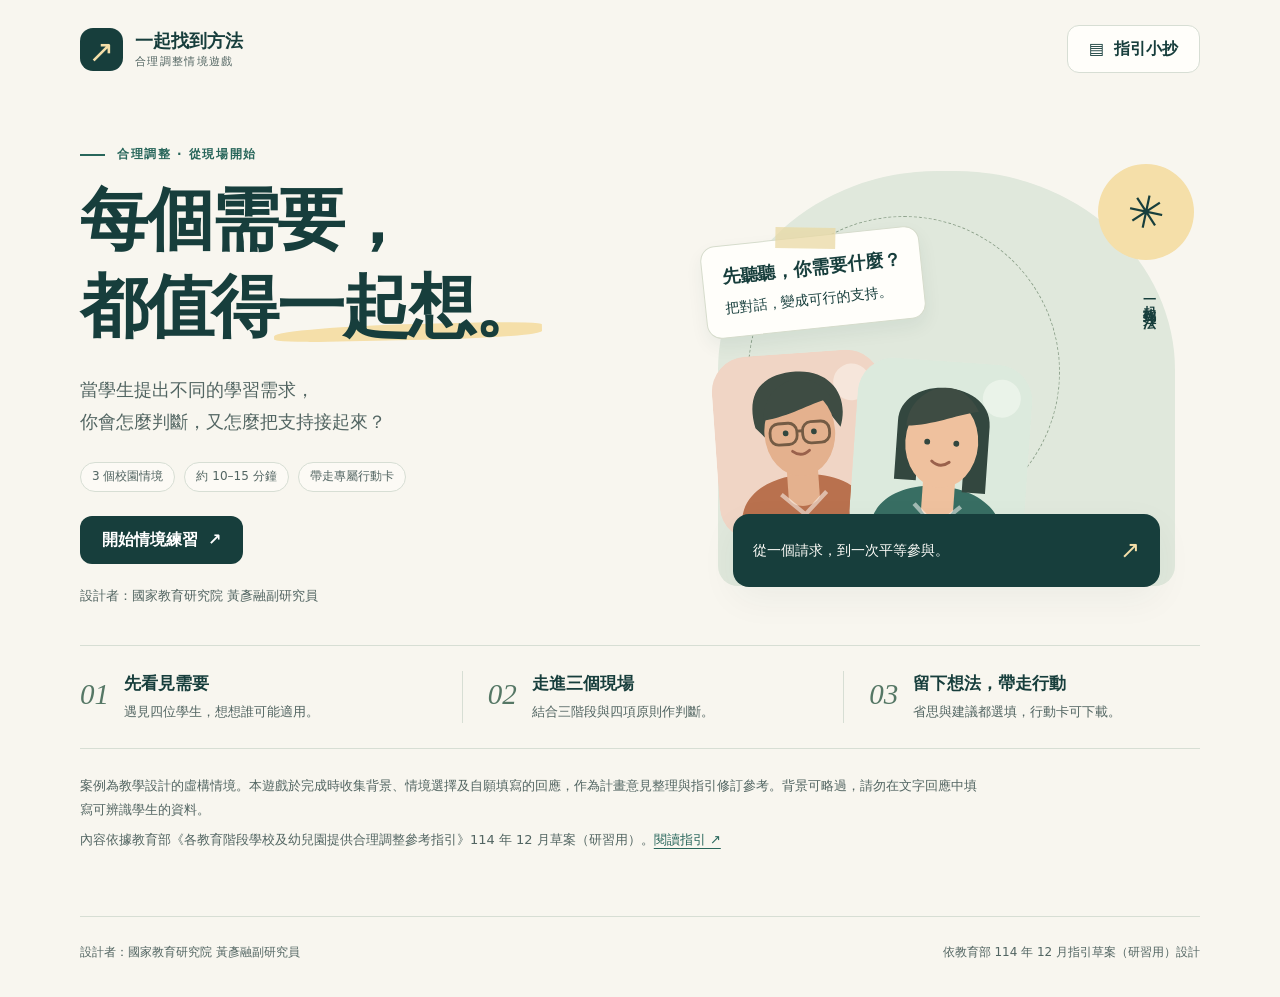
==== index.html @ 73f28015 "Add files via upload" ====
<!doctype html>
<html lang="zh-Hant">
<head>
  <meta charset="utf-8">
  <meta name="viewport" content="width=device-width, initial-scale=1">
  <meta name="theme-color" content="#173e3c">
  <meta name="description" content="走進三個教育現場情境，練習合理調整的研判，帶走你的合理調整行動卡。設計者：國家教育研究院 黃彥融副研究員。">
  <title>一起找到方法｜合理調整情境遊戲</title>
  <link rel="icon" href="./icon.svg" type="image/svg+xml">
  <link rel="stylesheet" href="./styles.css">
  <script defer src="./config.js"></script>
  <script defer src="./content.js"></script>
  <script defer src="./logic.js"></script>
  <script defer src="./game.js"></script>
</head>
<body>
  <a class="skip-link" href="#main">跳到主要內容</a>
  <header class="site-header">
    <a class="brand" href="./index.html" aria-label="一起找到方法 首頁"><span class="brand-mark" aria-hidden="true">↗</span><span>一起找到方法<small>合理調整情境遊戲</small></span></a>
    <button class="btn btn-light guide-open" data-guide="S1" type="button"><span aria-hidden="true">▤</span> 指引小抄</button>
  </header>
  <div id="progress-wrap"></div>
  <main id="main" tabindex="-1"></main>
  <footer class="site-footer"><span>設計者：國家教育研究院 黃彥融副研究員</span><span>依教育部 114 年 12 月指引草案（研習用）設計</span></footer>
  <dialog id="guide-dialog" aria-labelledby="guide-heading"><div id="guide-content"></div></dialog>
  <dialog id="restart-dialog" aria-labelledby="restart-heading"><div class="dialog-pad"><p class="eyebrow">重新出發</p><h2 id="restart-heading">開始一次新的練習？</h2><p>本分頁的作答會清除。已送出的意見紀錄會保留，重玩會使用新的作答編號。</p><div class="button-row"><button class="btn btn-light" id="cancel-restart">保留目前進度</button><button class="btn btn-primary" id="confirm-restart">重新開始</button></div></div></dialog>
  <div id="announcer" class="sr-only" role="status" aria-live="polite"></div>
  <noscript><p class="noscript">請開啟瀏覽器的 JavaScript，才能進行這個互動遊戲。</p></noscript>
</body>
</html>
---- styles.css ----
@charset "UTF-8";
[hidden]{display:none!important}
.skip-link:not(:focus){clip-path:inset(50%)}
:root{--ink:#173e3c;--muted:#526562;--paper:#f8f6ef;--white:#fffefa;--line:#d7ded4;--green:#28665b;--mint:#dceadd;--peach:#f0d5c5;--lavender:#e3e0ef;--sand:#eddfb6;--yellow:#f5dfa9;--red:#9b3c2f;--shadow:0 12px 36px #173e3c0d;--radius:22px}
*{box-sizing:border-box}html{scroll-behavior:smooth}body{margin:0;background:var(--paper);color:var(--ink);font-family:"PingFang TC","Noto Sans CJK TC","Microsoft JhengHei",system-ui,sans-serif;font-size:16px;line-height:1.8}button,input,select,textarea{font:inherit}button,a,input,select,textarea{-webkit-tap-highlight-color:transparent}button{cursor:pointer}a{color:var(--green);text-underline-offset:4px}button:disabled{cursor:not-allowed;opacity:.5}button:focus-visible,a:focus-visible,input:focus-visible,select:focus-visible,textarea:focus-visible,summary:focus-visible{outline:3px solid #a45b24;outline-offset:4px}h1,h2,h3,p{margin:0}h1,h2,h3{line-height:1.45;font-weight:750}h1{font-size:clamp(29px,3.8vw,45px);letter-spacing:-.035em}h2{font-size:27px}h3{font-size:19px}.muted{color:var(--muted)}.small{font-size:14px}.eyebrow{font-size:12px;font-weight:750;letter-spacing:.13em;text-transform:uppercase;color:var(--green);margin-bottom:10px}.site-header{max-width:1180px;margin:auto;display:flex;justify-content:space-between;align-items:center;padding:25px 30px;gap:16px}.brand{display:flex;align-items:center;gap:12px;text-decoration:none;color:var(--ink);font-size:18px;font-weight:800;line-height:1.5}.brand small{display:block;font-size:11px;letter-spacing:.12em;color:var(--muted);font-weight:500}.brand-mark{width:43px;height:43px;border-radius:13px;background:var(--ink);color:var(--yellow);display:grid;place-items:center;font-size:31px;font-weight:400}.btn{min-height:48px;border:1px solid transparent;border-radius:12px;padding:10px 21px;font-weight:650;display:inline-flex;justify-content:center;align-items:center;gap:10px;line-height:1.5;text-decoration:none;transition:background .16s,transform .16s}.btn:hover:not(:disabled){transform:translateY(-1px)}.btn-primary{background:var(--ink);color:white}.btn-primary:hover:not(:disabled){background:#28665b}.btn-light{background:var(--white);border-color:var(--line);color:var(--ink)}.btn-quiet{background:transparent;color:var(--muted);padding-left:8px;padding-right:8px}.btn-small{padding:7px 13px;min-height:42px;font-size:14px}.button-row{display:flex;align-items:center;gap:12px;flex-wrap:wrap}.push-right{margin-left:auto}.site-footer{max-width:1120px;margin:64px auto 0;padding:25px 0 34px;display:flex;justify-content:space-between;gap:18px;border-top:1px solid var(--line);font-size:12px;color:var(--muted)}#main{max-width:1120px;margin:0 auto;min-height:55vh;outline:none}.skip-link{position:fixed;top:-100px;left:16px;background:var(--ink);color:white;padding:12px;z-index:99}.skip-link:focus{top:8px}.sr-only{position:absolute;width:1px;height:1px;padding:0;margin:-1px;overflow:hidden;clip:rect(0,0,0,0);white-space:nowrap;border:0}.noscript{padding:30px}.intro-heading{max-width:770px;margin:22px 0 30px}.intro-heading p:not(.eyebrow){margin-top:13px;color:var(--muted)}.tag{display:inline-flex;align-items:center;gap:6px;border:1px solid var(--line);border-radius:100px;padding:3px 11px;font-size:12px;color:var(--muted);background:#fffefa99}.tag.green{background:var(--mint);border-color:transparent;color:var(--ink)}
/* Opening spread */
.hero{display:grid;grid-template-columns:1.12fr 1fr;align-items:center;gap:45px;padding:46px 0 38px}.hero h1{font-size:clamp(44px,5.5vw,68px);line-height:1.28;letter-spacing:-.035em}.hero h1 em{font-style:normal;position:relative;isolation:isolate}.hero h1 em:after{content:"";position:absolute;left:-3px;right:-3px;bottom:6px;height:16px;background:var(--yellow);z-index:-1;border-radius:60% 20% 40% 20%;transform:rotate(-1.2deg)}.hero-copy>p{margin:24px 0;max-width:495px;font-size:18px;color:var(--muted)}.hero-copy .eyebrow{display:flex;align-items:center;gap:12px}.hero-copy .eyebrow:before{content:"";height:2px;width:25px;background:var(--green)}.hero-meta{display:flex;flex-wrap:wrap;gap:9px;margin:24px 0}.designer{font-size:13px!important;margin:20px 0 0!important}.hero-art{height:440px;position:relative;isolation:isolate}.art-arch{position:absolute;inset:15px 25px 10px;background:#e0e8dc;border-radius:48% 48% 20px 20px;overflow:hidden}.art-arch:before{content:"";position:absolute;width:310px;height:310px;border:1px dashed #8fa38d;border-radius:50%;top:45px;left:30px}.art-sun{position:absolute;right:6px;top:8px;background:var(--yellow);width:96px;height:96px;border-radius:50%;display:grid;place-items:center;font-size:45px;transform:rotate(12deg)}.art-caption{position:absolute;right:39px;top:135px;writing-mode:vertical-rl;letter-spacing:.22em;font-size:13px;font-weight:600}.art-note{position:absolute;left:10px;top:80px;background:var(--white);border:1px solid #d6dccc;border-radius:15px;padding:15px 19px;box-shadow:0 8px 18px #173e3c10;transform:rotate(-6deg);z-index:2;font-size:14px}.art-note b{display:block;font-size:18px;margin-bottom:3px}.art-note:before{content:"";position:absolute;top:-10px;left:35%;width:60px;height:21px;background:#ead9a3ba;transform:rotate(7deg)}.art-person{position:absolute;width:170px;bottom:49px;left:23px;transform:rotate(-4deg)}.art-person.two{left:160px;bottom:35px;width:175px;transform:rotate(4deg)}.art-stamp{position:absolute;bottom:9px;left:40px;right:40px;background:var(--ink);color:var(--white);border-radius:16px;display:flex;align-items:center;justify-content:space-between;padding:15px 20px;box-shadow:var(--shadow);font-size:14px}.art-stamp span:last-child{font-size:24px;color:var(--yellow)}.overview{display:grid;grid-template-columns:repeat(3,1fr);border-top:1px solid var(--line);border-bottom:1px solid var(--line);padding:25px 0;gap:25px}.overview-item{display:flex;gap:15px}.overview-item+.overview-item{border-left:1px solid var(--line);padding-left:25px}.overview-num{font:italic 29px Georgia,serif;color:#557765;line-height:1.6}.overview h3{font-size:17px}.overview p{font-size:13px;color:var(--muted);margin-top:4px}.home-note{margin-top:25px;max-width:900px;font-size:13px;color:var(--muted)}.home-note p+p{margin-top:7px}.home-note a{font-size:13px}.local-note{font-size:12px;color:var(--muted);margin-top:9px}
/* Shared navigation and forms */
.progress-shell{max-width:1120px;margin:2px auto 34px;padding-top:10px}.progress-label{display:flex;justify-content:space-between;align-items:center;font-size:12px;color:var(--muted);margin-bottom:10px}.progress-track{display:grid;grid-template-columns:repeat(6,1fr);gap:7px;list-style:none;padding:0;margin:0}.progress-track li{border-top:4px solid #dfe3d8;padding-top:8px;font-size:12px;color:#78867a}.progress-track li.done{border-color:#779888;color:var(--green)}.progress-track li.current{border-color:var(--ink);color:var(--ink);font-weight:750}.form-card{background:var(--white);border:1px solid var(--line);border-radius:var(--radius);padding:30px;box-shadow:var(--shadow)}.profile-grid{display:grid;grid-template-columns:1fr 1fr;gap:24px 30px}.field{display:flex;flex-direction:column;gap:7px;min-width:0}.field.full{grid-column:1/-1}.field label,.field legend{font-size:15px;font-weight:700}.field small{font-size:12px;color:var(--muted)}input[type=text],select,textarea{width:100%;border:1px solid #bbc9be;border-radius:10px;padding:11px 12px;background:#fff;color:var(--ink);min-height:48px}textarea{resize:vertical;min-height:144px;line-height:1.8}.field fieldset,fieldset.field{border:0;padding:0;margin:0;min-width:0}.checks{display:flex;flex-wrap:wrap;gap:9px;margin-top:4px}.check{display:flex;align-items:center;gap:7px;border:1px solid var(--line);border-radius:9px;padding:8px 12px;font-weight:400!important;font-size:14px!important;min-height:44px;cursor:pointer}.check:has(input:checked){background:var(--mint);border-color:var(--green)}input[type=checkbox],input[type=radio]{accent-color:var(--green)}.form-actions{margin-top:28px;padding-top:23px;border-top:1px solid var(--line)}.optional{font-size:12px!important;border:1px solid var(--line);border-radius:30px;padding:2px 8px;color:var(--muted);font-weight:400;margin-left:7px}.inline-error{color:var(--red);font-size:14px;min-height:20px}.reflection-intro{background:var(--mint);padding:18px 22px;border-radius:14px;margin-bottom:25px;font-size:14px}.reflection-grid{display:grid;gap:29px}.reflection-grid label{font-size:20px}.reflection-question{margin:7px 0 10px}.reflection-count{text-align:right;color:var(--muted);font-size:12px}
/* Student cards */
.student-grid{display:grid;grid-template-columns:1fr 1fr;gap:21px}.student-card{background:var(--white);border:1px solid var(--line);border-radius:var(--radius);overflow:hidden}.student-top{display:flex;align-items:center;padding:20px 22px 12px;gap:14px}.portrait{display:block;width:80px;flex:0 0 80px;border-radius:22px;overflow:hidden}.student-top h2{font-size:23px}.student-top .tag{margin-top:5px}.student-description{padding:0 22px 20px;font-size:15px;min-height:113px}.intro-choices{border:0;margin:0;padding:0 20px 20px;display:flex;flex-direction:column;gap:7px}.intro-choice{position:relative;display:flex;align-items:center;gap:10px;padding:9px 12px;min-height:43px;border:1px solid var(--line);border-radius:9px;font-size:14px;cursor:pointer}.intro-choice:has(input:checked){border-color:var(--green);background:var(--mint)}.below-cards{margin-top:25px;display:flex;gap:20px;align-items:center;justify-content:space-between}.review-list{display:grid;gap:14px}.review-student{display:grid;grid-template-columns:70px 1fr;gap:20px;padding:22px;border-radius:18px;background:var(--white);border:1px solid var(--line)}.review-student .portrait{width:70px;flex-basis:70px}.review-student p{margin-top:8px;color:var(--muted);font-size:15px}.your-choice{font-size:12px;display:inline-block;background:var(--paper);padding:3px 9px;border-radius:8px}.review-takeaway{margin:24px 0;padding:21px 25px;background:var(--mint);border-radius:15px}.review-takeaway h3{margin-bottom:6px}
/* Cases */
.case-layout{display:grid;grid-template-columns:285px 1fr;gap:30px}.case-aside{align-self:start;position:sticky;top:24px}.case-profile{border-radius:var(--radius);padding:26px;position:relative;overflow:hidden}.case-profile.peach{background:var(--peach)}.case-profile.lavender{background:var(--lavender)}.case-profile.mint{background:var(--mint)}.case-profile .portrait{width:108px;max-width:100%;margin-bottom:20px}.case-profile h2{font-size:25px}.case-profile .eyebrow{margin-bottom:10px}.case-profile blockquote{margin:17px 0 0;font-size:15px;line-height:1.9}.case-profile .case-subtitle{font-size:13px;color:var(--muted);margin-top:10px}.case-steps{display:flex;gap:8px;margin-top:20px;align-items:center}.case-step{height:29px;width:29px;border:1px solid #7b9184;border-radius:50%;display:grid;place-items:center;font-size:12px}.case-step.active{background:var(--ink);color:white;border-color:var(--ink)}.case-steps span:last-child{margin-left:6px;font-size:12px}.case-context{font-size:13px;margin-top:20px;color:var(--muted)}summary{cursor:pointer;min-height:36px;font-weight:650}.case-context p{padding-top:8px}.case-content h1{font-size:clamp(26px,2.7vw,35px);margin:13px 0 19px}.scene-text{font-size:16px;color:#435c56;border-left:3px solid #97b09b;padding:4px 0 4px 18px;margin-bottom:25px}.case-mark{display:flex;align-items:center;justify-content:space-between;gap:12px}.stage-label{font-size:12px;color:var(--muted)}.stage-label strong{color:var(--green);font-weight:600}.decision-form{margin:0}.decision-options{display:flex;flex-direction:column;gap:12px;border:0;padding:0;margin:0}.decision-option{display:flex;align-items:flex-start;gap:13px;background:var(--white);border:1px solid #cbd5c8;border-radius:15px;padding:18px;cursor:pointer;line-height:1.85;box-shadow:0 2px 5px #173e3c03;transition:border .15s,background .15s}.decision-option:hover{border-color:#7b9987}.decision-option input{width:17px;height:17px;margin-top:7px;flex:0 0 17px}.option-letter{font-family:Georgia,serif;font-size:18px;color:#7b8d7b;margin-right:7px}.decision-option:has(input:checked){background:#e7eee3;border:2px solid var(--green);padding:17px}.decision-option:has(input:disabled){cursor:default}.decision-option .option-text{flex:1}.decision-option:has(input:disabled:not(:checked)){opacity:.65}.decision-bottom{display:flex;justify-content:space-between;align-items:center;gap:15px;margin-top:21px}.principle-links{display:flex;flex-wrap:wrap;gap:7px;margin-top:25px}.principle-links>span{font-size:12px;align-self:center;color:var(--muted);margin-right:3px}.principle-link{font-size:12px;min-height:37px;border:1px solid #c6d1c2;color:var(--green);background:transparent;border-radius:25px;padding:5px 12px}.principle-link:hover{background:var(--mint)}.feedback-panel{background:#e6eee2;border:1px solid #b8cdb5;border-radius:18px;padding:24px;margin-top:26px;outline:none;animation:arrive .28s ease}.feedback-panel>p:not(.eyebrow){margin:13px 0;color:#2a4b40;font-size:15px}.action-tip{background:#fffefaad;padding:15px 17px;border-radius:11px;font-size:14px;margin:17px 0}.action-tip strong{display:block;font-size:12px;margin-bottom:4px}.source-link{font-size:12px}.next-case-tag{margin-top:13px;color:var(--muted);font-size:12px}
/* Guide */
dialog{border:1px solid var(--line);border-radius:22px;max-width:680px;width:calc(100% - 32px);max-height:85vh;padding:0;color:var(--ink);background:var(--paper);box-shadow:0 30px 100px #122e2b33}dialog::backdrop{background:#102d2b88;backdrop-filter:blur(3px)}.dialog-pad{padding:28px}.dialog-pad p{margin:12px 0 22px}.guide-header{padding:24px 28px 17px;display:flex;justify-content:space-between;align-items:center}.guide-header h2{font-size:24px}.close-btn{border:1px solid var(--line);width:43px;height:43px;min-width:43px;border-radius:50%;background:var(--white);font-size:24px;color:var(--ink)}.guide-tabs{padding:0 28px;display:flex;flex-wrap:wrap;gap:8px}.guide-tabs button{border:1px solid var(--line);border-radius:9px;background:var(--white);padding:8px 12px;min-height:42px;color:var(--ink);font-size:13px}.guide-tabs button[aria-pressed=true]{background:var(--ink);color:var(--white)}.guide-body{margin:20px 28px 25px;padding:24px;background:var(--white);border-radius:16px;border:1px solid var(--line)}.guide-body h3{font-size:22px}.guide-body p{font-size:16px;margin:14px 0}.guide-footer{font-size:12px;color:var(--muted);padding:0 28px 26px}.guide-footer p{margin-bottom:8px}
/* Result */
.result-layout{display:grid;grid-template-columns:1fr .88fr;gap:48px;align-items:start}.result-copy{padding-top:12px}.result-copy>p{color:var(--muted);margin:18px 0 24px}.result-card-wrap{padding:22px;background:#e2e8db;border-radius:24px;transform:rotate(1deg);box-shadow:var(--shadow)}.result-card-wrap img{display:block;width:100%;height:auto;border-radius:14px;box-shadow:0 7px 24px #163e3c18}.result-actions{margin:25px 0;display:flex;gap:10px;flex-wrap:wrap}.result-actions>.btn{flex-grow:1}.card-description{font-size:13px;color:var(--muted);margin-top:14px}.result-values{padding:21px 0;border-top:1px solid var(--line);border-bottom:1px solid var(--line);display:grid;gap:18px}.result-values h3{font-size:14px;color:var(--green);margin-bottom:5px}.result-values p,.result-values li{font-size:15px;line-height:1.85}.result-values ul{margin:5px 0 0;padding-left:22px}.send-status{font-size:13px;padding:15px 17px;background:#fffefa;border:1px solid var(--line);border-radius:11px;margin:22px 0}.send-status p{margin:0}.send-status[data-status=sent]{background:var(--mint)}.send-status[data-status=failed]{background:#fff0df;border-color:#d6b996}.send-status .btn{margin-top:10px}.review-decisions{margin-top:35px;border-top:1px solid var(--line);padding-top:20px}.review-case{padding:18px 0;border-bottom:1px solid var(--line)}.review-case p{font-size:14px;color:var(--muted);margin-top:10px}.review-case strong{display:block;color:var(--ink)}.toast{font-size:13px;color:var(--red);margin-top:12px}.home-resume{padding:10px 14px;background:var(--mint);font-size:13px;border-radius:10px;margin-bottom:18px}.card-loading{padding:80px 20px;text-align:center}.restore-note{font-size:12px;color:var(--muted)}
@keyframes arrive{from{opacity:0;transform:translateY(7px)}to{opacity:1;transform:translateY(0)}}
@media(max-width:1180px){#main,.progress-shell,.site-footer{margin-left:30px;margin-right:30px}.hero{gap:20px}.hero-art{height:405px}.art-person{width:155px}.art-person.two{left:135px;width:155px}.site-footer{font-size:11px}}
@media(max-width:800px){.hero{grid-template-columns:1fr 1fr;gap:0;padding-top:23px}.hero h1{font-size:43px}.hero-copy>p{font-size:16px}.hero-art{height:370px}.art-arch{inset:15px 0 10px 15px}.art-note{font-size:12px;left:0;top:75px;padding:13px}.art-note b{font-size:16px}.art-person{width:135px;left:18px}.art-person.two{left:116px;width:130px}.art-stamp{left:12px;right:0;padding:13px;font-size:12px}.art-caption{right:10px;top:125px}.art-sun{right:0;width:72px;height:72px;font-size:35px}.overview{gap:14px}.overview-item{gap:10px}.overview-item+.overview-item{padding-left:14px}.overview-num{font-size:24px}.case-layout{grid-template-columns:230px 1fr;gap:23px}.case-profile{padding:22px}.case-profile h2{font-size:22px}.case-profile blockquote{font-size:14px}.result-layout{gap:28px}.guide-open{font-size:13px;padding:9px 13px}.student-description{min-height:137px}}
@media(max-width:640px){body{font-size:15px}.site-header{padding:19px 20px;gap:12px}.brand{font-size:16px;gap:9px}.brand-mark{width:36px;height:36px;font-size:27px;border-radius:11px}.brand small{font-size:10px}.guide-open{min-height:42px;font-size:12px;padding:7px 10px}.guide-open span{display:none}#main,.progress-shell,.site-footer{margin-left:20px;margin-right:20px}.site-footer{display:block;margin-top:42px;font-size:11px;padding:22px 0}.site-footer span{display:block;margin-top:5px}.hero{display:flex;flex-direction:column;gap:20px;padding:25px 0 29px;align-items:stretch}.hero h1{font-size:48px}.hero-copy>p{max-width:none;margin:19px 0;font-size:16px}.hero-meta{margin:18px 0}.hero-art{width:100%;max-width:365px;height:310px;align-self:center}.art-arch{inset:4px 25px 9px}.art-arch:before{width:230px;height:230px;left:28px;top:27px}.art-person{width:138px;left:40px;bottom:38px}.art-person.two{width:139px;left:156px;bottom:32px}.art-note{left:14px;top:42px;font-size:11px;transform:rotate(-5deg)}.art-note b{font-size:15px}.art-sun{right:19px;top:0;width:66px;height:66px;font-size:31px}.art-caption{top:86px;right:39px;font-size:11px}.art-stamp{left:34px;right:32px;bottom:0;padding:12px 15px}.designer{font-size:11px!important}.overview{grid-template-columns:1fr;gap:17px;padding:22px 0}.overview-item+.overview-item{padding-left:0;border-left:0}.overview-item{gap:17px}.overview-num{font-size:25px}.overview h3{font-size:16px}.overview p{margin-top:1px}.home-note{font-size:12px}.progress-shell{margin-top:0;margin-bottom:23px;padding-top:5px}.progress-track{gap:5px}.progress-track li{font-size:10px;padding-top:6px;white-space:nowrap}.progress-label{font-size:11px;margin-bottom:8px}.intro-heading{margin-top:18px;margin-bottom:22px}.intro-heading p:not(.eyebrow){font-size:14px}.intro-heading h1{font-size:29px}.form-card{padding:21px;border-radius:17px}.profile-grid{grid-template-columns:1fr;gap:22px}.field.full{grid-column:auto}.checks{gap:7px}.check{font-size:13px!important}.form-actions .btn{flex:1}.form-actions .btn-quiet{flex-basis:100%}.student-grid{grid-template-columns:1fr;gap:17px}.student-top{padding:17px 19px 10px}.student-description{min-height:0;padding:0 19px 17px;font-size:15px}.intro-choices{padding:0 17px 18px}.student-top .portrait{width:70px;flex-basis:70px}.below-cards{flex-wrap:wrap;gap:13px}.below-cards .btn-primary{width:100%}.review-student{grid-template-columns:48px 1fr;gap:13px;padding:18px}.review-student .portrait{width:48px;flex-basis:48px;border-radius:12px}.review-student p{font-size:14px}.case-layout{display:flex;flex-direction:column;gap:23px}.case-aside{position:static}.case-profile{display:grid;grid-template-columns:70px 1fr;gap:0 17px;padding:18px;border-radius:17px}.case-profile .portrait{width:70px;margin:0;grid-row:1/5;border-radius:18px}.case-profile .eyebrow{font-size:10px;margin:0 0 4px;grid-column:2}.case-profile h2{font-size:21px;grid-column:2}.case-profile blockquote{font-size:13px;margin:10px 0 0;grid-column:1/-1}.case-profile .case-subtitle{display:none}.case-steps{grid-column:2;margin-top:10px;gap:6px}.case-step{width:22px;height:22px;font-size:10px}.case-steps span:last-child{font-size:11px}.case-context{margin-top:12px;font-size:12px}.case-context summary{min-height:30px}.case-content h1{font-size:27px;margin:12px 0 17px}.scene-text{font-size:15px;padding-left:13px;margin-bottom:22px}.decision-option{padding:15px 13px;gap:9px;font-size:15px}.decision-option:has(input:checked){padding:14px 12px}.decision-bottom{align-items:stretch}.decision-bottom .btn-primary{flex:1}.stage-label{font-size:10px}.case-mark>.tag{font-size:10px}.feedback-panel{padding:20px 18px;margin-top:22px}.feedback-panel h3{font-size:18px}.feedback-panel>p:not(.eyebrow){font-size:15px}.feedback-panel .btn-primary{width:100%}.action-tip{font-size:13px}.principle-links{margin-top:20px}.principle-link{font-size:11px;padding:5px 10px}.guide-header{padding:19px 21px 16px}.guide-tabs{padding:0 21px;gap:7px}.guide-tabs button{font-size:12px;padding:7px 10px}.guide-body{margin:18px 21px;padding:19px}.guide-body h3{font-size:21px}.guide-body p{font-size:15px}.guide-footer{padding:0 21px 22px;font-size:11px}.dialog-pad{padding:23px}.dialog-pad h2{font-size:24px}.result-layout{display:flex;flex-direction:column;gap:25px}.result-copy{width:100%}.result-card-area{width:100%;max-width:430px;align-self:center}.result-copy h1{font-size:32px}.result-card-wrap{padding:17px;transform:none}.result-actions>.btn{font-size:14px;padding:11px}.reflection-intro{font-size:13px;padding:17px}.reflection-question{font-size:15px}.reflection-grid label{font-size:18px}.form-actions{padding-top:19px;margin-top:22px}textarea,input[type=text],select{font-size:16px}.review-decisions{margin-top:28px}}
@media(prefers-reduced-motion:reduce){*{scroll-behavior:auto!important;animation:none!important;transition:none!important}.btn:hover:not(:disabled){transform:none}}
@media print{.site-header,.site-footer,.progress-shell,.result-copy,.result-actions,.send-status,.review-decisions{display:none}.result-layout{display:block}.result-card-area{width:100%;max-width:500px;margin:auto}.result-card-wrap{transform:none;background:none;padding:0;box-shadow:none}.result-card-wrap img{box-shadow:none}body{background:white}}
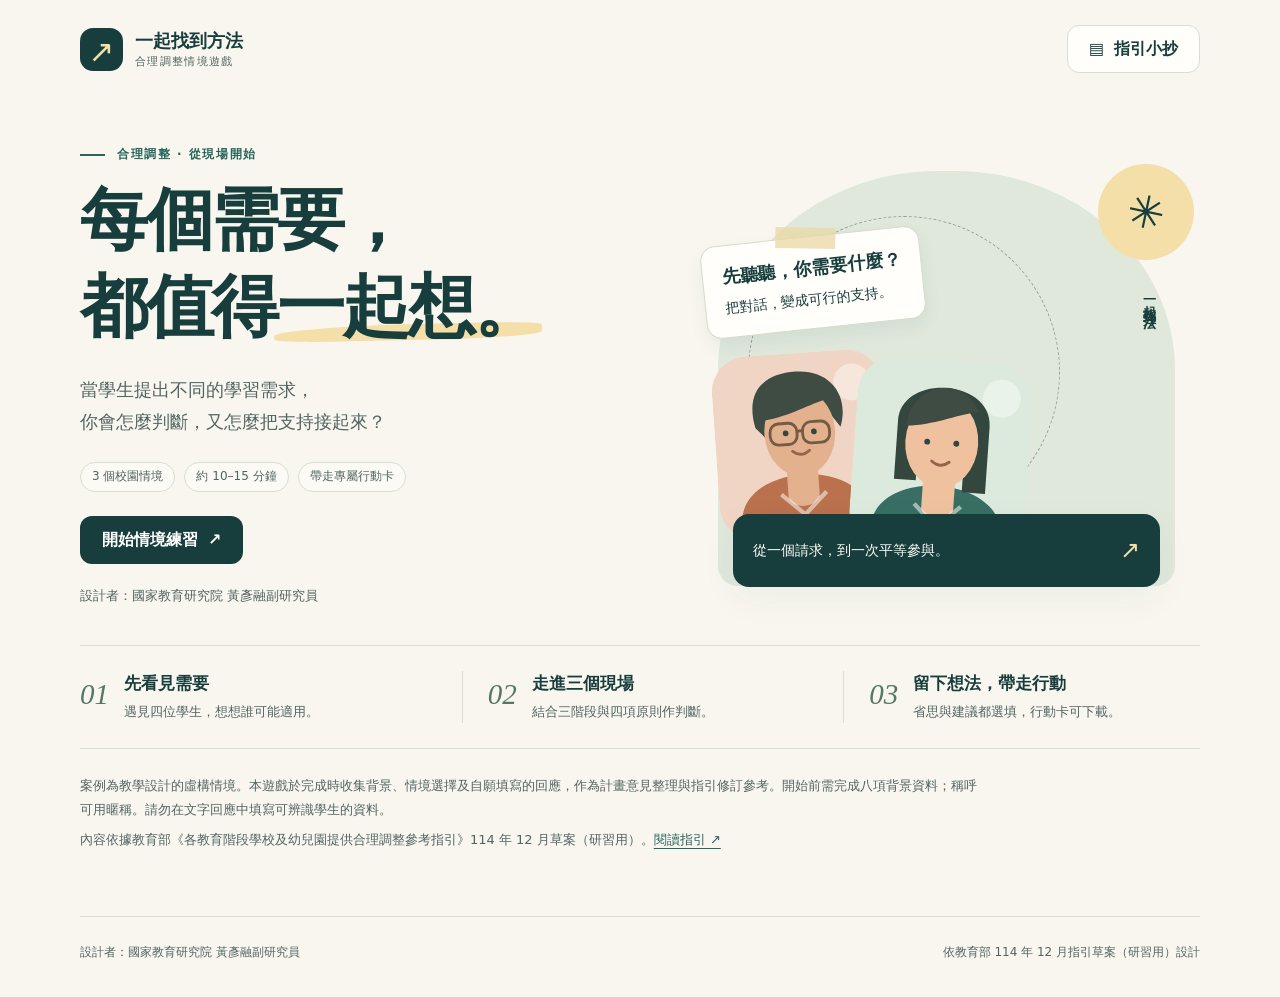
==== commit 3589ba1a: "Add files via upload" ====
--- a/index.html
+++ b/index.html
@@ -7,11 +7,11 @@
   <meta name="description" content="走進三個教育現場情境，練習合理調整的研判，帶走你的合理調整行動卡。設計者：國家教育研究院 黃彥融副研究員。">
   <title>一起找到方法｜合理調整情境遊戲</title>
   <link rel="icon" href="./icon.svg" type="image/svg+xml">
-  <link rel="stylesheet" href="./styles.css">
+  <link rel="stylesheet" href="./styles.css?v=20260930-background-required">
   <script defer src="./config.js"></script>
-  <script defer src="./content.js"></script>
-  <script defer src="./logic.js"></script>
-  <script defer src="./game.js"></script>
+  <script defer src="./content.js?v=20260930-background-required"></script>
+  <script defer src="./logic.js?v=20260930-background-required"></script>
+  <script defer src="./game.js?v=20260930-background-required"></script>
 </head>
 <body>
   <a class="skip-link" href="#main">跳到主要內容</a>
--- a/styles.css
+++ b/styles.css
@@ -21,3 +21,11 @@
 @media(max-width:640px){body{font-size:15px}.site-header{padding:19px 20px;gap:12px}.brand{font-size:16px;gap:9px}.brand-mark{width:36px;height:36px;font-size:27px;border-radius:11px}.brand small{font-size:10px}.guide-open{min-height:42px;font-size:12px;padding:7px 10px}.guide-open span{display:none}#main,.progress-shell,.site-footer{margin-left:20px;margin-right:20px}.site-footer{display:block;margin-top:42px;font-size:11px;padding:22px 0}.site-footer span{display:block;margin-top:5px}.hero{display:flex;flex-direction:column;gap:20px;padding:25px 0 29px;align-items:stretch}.hero h1{font-size:48px}.hero-copy>p{max-width:none;margin:19px 0;font-size:16px}.hero-meta{margin:18px 0}.hero-art{width:100%;max-width:365px;height:310px;align-self:center}.art-arch{inset:4px 25px 9px}.art-arch:before{width:230px;height:230px;left:28px;top:27px}.art-person{width:138px;left:40px;bottom:38px}.art-person.two{width:139px;left:156px;bottom:32px}.art-note{left:14px;top:42px;font-size:11px;transform:rotate(-5deg)}.art-note b{font-size:15px}.art-sun{right:19px;top:0;width:66px;height:66px;font-size:31px}.art-caption{top:86px;right:39px;font-size:11px}.art-stamp{left:34px;right:32px;bottom:0;padding:12px 15px}.designer{font-size:11px!important}.overview{grid-template-columns:1fr;gap:17px;padding:22px 0}.overview-item+.overview-item{padding-left:0;border-left:0}.overview-item{gap:17px}.overview-num{font-size:25px}.overview h3{font-size:16px}.overview p{margin-top:1px}.home-note{font-size:12px}.progress-shell{margin-top:0;margin-bottom:23px;padding-top:5px}.progress-track{gap:5px}.progress-track li{font-size:10px;padding-top:6px;white-space:nowrap}.progress-label{font-size:11px;margin-bottom:8px}.intro-heading{margin-top:18px;margin-bottom:22px}.intro-heading p:not(.eyebrow){font-size:14px}.intro-heading h1{font-size:29px}.form-card{padding:21px;border-radius:17px}.profile-grid{grid-template-columns:1fr;gap:22px}.field.full{grid-column:auto}.checks{gap:7px}.check{font-size:13px!important}.form-actions .btn{flex:1}.form-actions .btn-quiet{flex-basis:100%}.student-grid{grid-template-columns:1fr;gap:17px}.student-top{padding:17px 19px 10px}.student-description{min-height:0;padding:0 19px 17px;font-size:15px}.intro-choices{padding:0 17px 18px}.student-top .portrait{width:70px;flex-basis:70px}.below-cards{flex-wrap:wrap;gap:13px}.below-cards .btn-primary{width:100%}.review-student{grid-template-columns:48px 1fr;gap:13px;padding:18px}.review-student .portrait{width:48px;flex-basis:48px;border-radius:12px}.review-student p{font-size:14px}.case-layout{display:flex;flex-direction:column;gap:23px}.case-aside{position:static}.case-profile{display:grid;grid-template-columns:70px 1fr;gap:0 17px;padding:18px;border-radius:17px}.case-profile .portrait{width:70px;margin:0;grid-row:1/5;border-radius:18px}.case-profile .eyebrow{font-size:10px;margin:0 0 4px;grid-column:2}.case-profile h2{font-size:21px;grid-column:2}.case-profile blockquote{font-size:13px;margin:10px 0 0;grid-column:1/-1}.case-profile .case-subtitle{display:none}.case-steps{grid-column:2;margin-top:10px;gap:6px}.case-step{width:22px;height:22px;font-size:10px}.case-steps span:last-child{font-size:11px}.case-context{margin-top:12px;font-size:12px}.case-context summary{min-height:30px}.case-content h1{font-size:27px;margin:12px 0 17px}.scene-text{font-size:15px;padding-left:13px;margin-bottom:22px}.decision-option{padding:15px 13px;gap:9px;font-size:15px}.decision-option:has(input:checked){padding:14px 12px}.decision-bottom{align-items:stretch}.decision-bottom .btn-primary{flex:1}.stage-label{font-size:10px}.case-mark>.tag{font-size:10px}.feedback-panel{padding:20px 18px;margin-top:22px}.feedback-panel h3{font-size:18px}.feedback-panel>p:not(.eyebrow){font-size:15px}.feedback-panel .btn-primary{width:100%}.action-tip{font-size:13px}.principle-links{margin-top:20px}.principle-link{font-size:11px;padding:5px 10px}.guide-header{padding:19px 21px 16px}.guide-tabs{padding:0 21px;gap:7px}.guide-tabs button{font-size:12px;padding:7px 10px}.guide-body{margin:18px 21px;padding:19px}.guide-body h3{font-size:21px}.guide-body p{font-size:15px}.guide-footer{padding:0 21px 22px;font-size:11px}.dialog-pad{padding:23px}.dialog-pad h2{font-size:24px}.result-layout{display:flex;flex-direction:column;gap:25px}.result-copy{width:100%}.result-card-area{width:100%;max-width:430px;align-self:center}.result-copy h1{font-size:32px}.result-card-wrap{padding:17px;transform:none}.result-actions>.btn{font-size:14px;padding:11px}.reflection-intro{font-size:13px;padding:17px}.reflection-question{font-size:15px}.reflection-grid label{font-size:18px}.form-actions{padding-top:19px;margin-top:22px}textarea,input[type=text],select{font-size:16px}.review-decisions{margin-top:28px}}
 @media(prefers-reduced-motion:reduce){*{scroll-behavior:auto!important;animation:none!important;transition:none!important}.btn:hover:not(:disabled){transform:none}}
 @media print{.site-header,.site-footer,.progress-shell,.result-copy,.result-actions,.send-status,.review-decisions{display:none}.result-layout{display:block}.result-card-area{width:100%;max-width:500px;margin:auto}.result-card-wrap{transform:none;background:none;padding:0;box-shadow:none}.result-card-wrap img{box-shadow:none}body{background:white}}
+
+/* Background form: all eight questions require an explicit response. */
+.required-label{display:inline-block;margin-left:7px;padding:2px 8px;border:1px solid #b4c6b6;border-radius:30px;font-size:12px;font-weight:400;color:var(--green)}
+.profile-errors{margin:0 0 23px;padding:13px 16px;border:1px solid var(--red);border-radius:10px;background:#fff4ef;color:var(--red);font-size:14px}
+.field-error{margin:0;color:var(--red);font-size:13px;line-height:1.7}
+.field.invalid input[type=text],.field.invalid select{border:2px solid var(--red)}
+.field.invalid .checks{outline:2px solid var(--red);outline-offset:5px;border-radius:6px}
+.intro-heading .profile-resume{color:var(--green);font-size:14px}
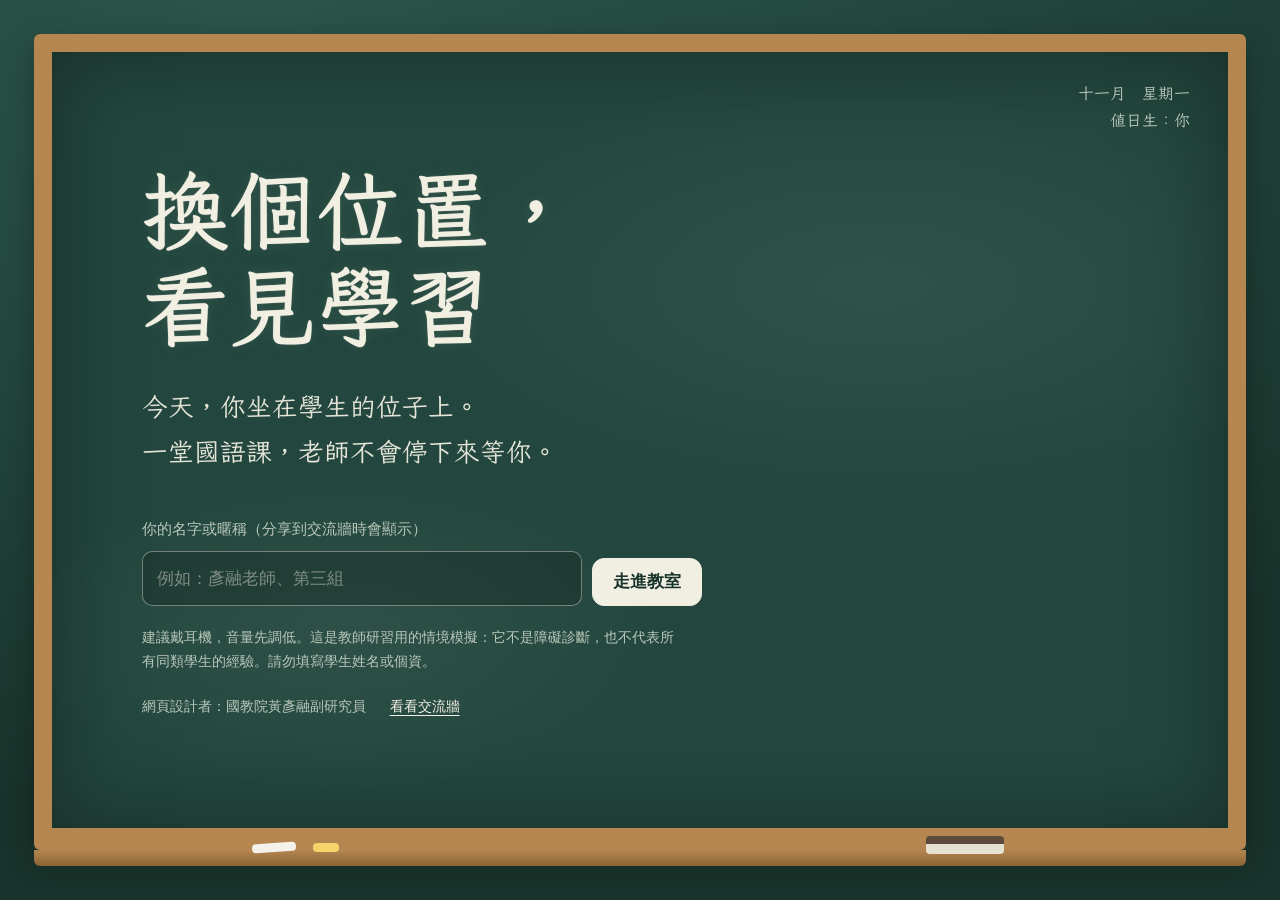
==== commit 4ffb7aa0: "Add files via upload" ====
--- a/index.html
+++ b/index.html
@@ -2,29 +2,1811 @@
 <html lang="zh-Hant">
 <head>
   <meta charset="utf-8">
-  <meta name="viewport" content="width=device-width, initial-scale=1">
-  <meta name="theme-color" content="#173e3c">
-  <meta name="description" content="走進三個教育現場情境，練習合理調整的研判，帶走你的合理調整行動卡。設計者：國家教育研究院 黃彥融副研究員。">
-  <title>一起找到方法｜合理調整情境遊戲</title>
-  <link rel="icon" href="./icon.svg" type="image/svg+xml">
-  <link rel="stylesheet" href="./styles.css?v=20260930-background-required">
-  <script defer src="./config.js"></script>
-  <script defer src="./content.js?v=20260930-background-required"></script>
-  <script defer src="./logic.js?v=20260930-background-required"></script>
-  <script defer src="./game.js?v=20260930-background-required"></script>
+  <meta name="viewport" content="width=device-width, initial-scale=1, viewport-fit=cover">
+  <meta name="theme-color" content="#23473e">
+  <meta name="description" content="坐進學生的位子，上一堂不會等你的國語課。融合教育教師研習用的沉浸式情境。">
+  <title>換個位置，看見學習｜融合教育沉浸式教室</title>
+  <link rel="preconnect" href="https://fonts.googleapis.com">
+  <link rel="preconnect" href="https://fonts.gstatic.com" crossorigin>
+  <link rel="stylesheet" href="https://fonts.googleapis.com/css2?family=LXGW+WenKai+TC:wght@400;700&display=swap">
+  <style>
+:root{
+  --page:#e8ebe3; --ink:#1d2927; --muted:#566660; --line:#c9d1c7; --panel:#f6f5ef; --panel-ink:#1d2927; --field:#fffdf7;
+  --board:#23473e; --board-deep:#18332b; --chalk:#f1eee2; --chalk-dim:#b9c7bb; --frame:#b5864f; --frame-deep:#8a6235;
+  --wall:#e3e7dc; --wall-low:#d2d9cb; --wood:#c48f58; --wood-deep:#8e6034; --paper:#fbf7ec; --paper-ink:#25292a; --paper-edge:#e4d9bf;
+  --orange:#e17c12; --orange-ink:#8a4500; --mark:rgba(240,146,34,.36); --ok:#2d7650; --miss:#a8432c;
+  --amber:#f0c987; --blue:#b7cdef; --coral:#f1b59c; --purple:#d4c2ec;
+  --kai:"LXGW WenKai TC","BiauKai","DFKai-SB","標楷體","Kaiti TC","STKaiti","Noto Serif TC","Noto Serif CJK TC","PMingLiU","Songti TC",serif;
+  --sans:"PingFang TC","Noto Sans TC","Noto Sans CJK TC","Microsoft JhengHei",system-ui,sans-serif;
+  color-scheme:light;
+  box-sizing:border-box; padding-top:env(safe-area-inset-top,0px); padding-bottom:env(safe-area-inset-bottom,0px);
+}
+@media (prefers-color-scheme:dark){
+  :root:not([data-theme="light"]){
+    --page:#141a18; --ink:#e6ebe4; --muted:#9db0a7; --line:#2d3833; --panel:#1c2421; --panel-ink:#e6ebe4; --field:#121816;
+    --wall:#3a423c; --wall-low:#2f3631; --wood:#8f6741; --wood-deep:#5d4127; --paper:#ece5d2; --paper-edge:#cfc4a8;
+    --orange:#f0973a; --orange-ink:#ffcf98; --ok:#7fd0a3; --miss:#f19a83; color-scheme:dark;
+  }
+}
+:root[data-theme="dark"]{
+  --page:#141a18; --ink:#e6ebe4; --muted:#9db0a7; --line:#2d3833; --panel:#1c2421; --panel-ink:#e6ebe4; --field:#121816;
+  --wall:#3a423c; --wall-low:#2f3631; --wood:#8f6741; --wood-deep:#5d4127; --paper:#ece5d2; --paper-edge:#cfc4a8;
+  --orange:#f0973a; --orange-ink:#ffcf98; --ok:#7fd0a3; --miss:#f19a83; color-scheme:dark;
+}
+*,*::before,*::after{box-sizing:border-box}
+html{height:100%;scroll-padding-top:env(safe-area-inset-top,0px)}
+body{margin:0;height:100%;background:var(--page);color:var(--ink);font-family:var(--sans);font-size:16px;line-height:1.7;-webkit-font-smoothing:antialiased}
+main{height:100%}
+button,input,textarea,select{font:inherit;color:inherit}
+button{cursor:pointer}
+[hidden]{display:none!important}
+:focus-visible{outline:3px solid var(--orange);outline-offset:3px}
+h1:focus,h2:focus{outline:none}
+.visually-hidden{position:absolute!important;width:1px;height:1px;overflow:hidden;clip:rect(0,0,0,0);white-space:nowrap}
+.skip-link{position:fixed;left:12px;top:-80px;z-index:999;background:var(--panel);color:var(--panel-ink);padding:8px 14px;border-radius:8px}
+.skip-link:focus{top:calc(env(safe-area-inset-top,0px) + 10px)}
+.screen{min-height:100%}
+.btn{display:inline-flex;align-items:center;justify-content:center;gap:8px;border-radius:12px;padding:12px 20px;font-weight:700;border:1.5px solid var(--line);background:var(--panel);color:var(--panel-ink);text-decoration:none;line-height:1.3}
+.btn:hover{border-color:var(--muted)}
+.btn.primary{background:var(--board);border-color:var(--board);color:var(--chalk)}
+.btn.primary:hover{background:var(--board-deep)}
+.btn:disabled{opacity:.45;cursor:not-allowed}
+
+/* ---------- 開場：黑板 ---------- */
+.intro{display:flex;flex-direction:column;background:radial-gradient(120% 90% at 20% 0%,#2c5449 0%,var(--board) 45%,var(--board-deep) 100%);color:var(--chalk)}
+.board-wall{flex:1;display:flex;flex-direction:column;padding:clamp(14px,3vw,34px)}
+.chalkboard{position:relative;flex:1;border:clamp(10px,1.6vw,18px) solid var(--frame);border-bottom-width:clamp(14px,2vw,22px);border-radius:6px;box-shadow:inset 0 0 90px rgba(0,0,0,.35),0 10px 30px rgba(0,0,0,.3);
+  background:radial-gradient(60% 40% at 70% 30%,rgba(255,255,255,.06),transparent 70%),radial-gradient(40% 30% at 25% 75%,rgba(255,255,255,.05),transparent 70%),var(--board);
+  padding:clamp(26px,6vw,80px) clamp(22px,7vw,96px);display:flex;flex-direction:column;justify-content:center;max-width:1240px;width:100%;margin:0 auto}
+.board-corner{position:absolute;right:clamp(16px,3vw,38px);top:clamp(12px,2.4vw,28px);font-family:var(--kai);font-size:clamp(.82rem,1.4vw,1rem);color:var(--chalk-dim);text-align:right;line-height:1.7}
+.chalk-title{font-family:var(--kai);font-weight:700;font-size:clamp(2.6rem,8vw,5.4rem);line-height:1.12;letter-spacing:.02em;margin:0 0 .35em;text-shadow:0 0 1px rgba(241,238,226,.6),0 0 14px rgba(241,238,226,.08)}
+.chalk-lead{font-family:var(--kai);font-size:clamp(1.15rem,2.3vw,1.6rem);line-height:1.75;color:#e4e5d8;max-width:30em;margin:0 0 1.6em}
+.start-form{display:flex;flex-wrap:wrap;gap:10px;align-items:flex-end;max-width:560px}
+.start-form label{width:100%;font-size:.92rem;color:var(--chalk-dim)}
+.start-form input{flex:1;min-width:0;background:rgba(0,0,0,.18);border:1.5px solid rgba(241,238,226,.4);border-radius:10px;padding:12px 14px;color:var(--chalk);font-size:1.05rem}
+.start-form input::placeholder{color:rgba(241,238,226,.45)}
+.start-form .btn{background:var(--chalk);color:var(--board-deep);border-color:var(--chalk);font-size:1.05rem}
+.chalk-note{margin:1.4em 0 0;font-size:.85rem;color:var(--chalk-dim);max-width:40em;line-height:1.8}
+.chalk-tray{height:16px;margin:0 auto;width:min(1240px,100%);background:linear-gradient(var(--frame),var(--frame-deep));border-radius:0 0 6px 6px;position:relative}
+.chalk-tray .chalk{position:absolute;top:-7px;height:9px;border-radius:4px;background:#f4f2ea}
+.chalk-tray .c1{left:18%;width:44px;transform:rotate(-4deg)}
+.chalk-tray .c2{left:23%;width:26px;background:#f7d36b}
+.chalk-tray .eraser{position:absolute;top:-14px;right:20%;width:78px;height:18px;border-radius:4px;background:linear-gradient(#5d4a3a 0 45%,#e7e1d1 45%)}
+.board-foot{display:flex;flex-wrap:wrap;gap:8px 24px;margin:1.6em 0 0;font-size:.85rem;color:var(--chalk-dim)}
+.board-foot a{color:var(--chalk);text-underline-offset:4px}
+.intro-foot{display:flex;justify-content:space-between;gap:12px;flex-wrap:wrap;padding:14px clamp(16px,3vw,34px) 18px;font-size:.85rem;color:var(--chalk-dim)}
+.intro-foot a{color:var(--chalk);text-underline-offset:4px}
+
+/* ---------- 選座位 ---------- */
+.paper-wrap,.panel-wrap{max-width:1180px;margin:0 auto;padding:clamp(24px,5vw,56px) clamp(16px,4vw,40px) 64px}
+.screen-head h1,.band h1{font-family:var(--kai);font-size:clamp(2rem,4.4vw,3rem);line-height:1.2;margin:0 0 .3em}
+.screen-head p,.band p{color:var(--muted);margin:0;max-width:44em}
+.seat-layout{display:grid;grid-template-columns:minmax(0,1.35fr) minmax(280px,.65fr);gap:clamp(18px,3vw,36px);margin-top:28px;align-items:start}
+.plan{position:relative;background:var(--wall);border:2px solid var(--line);border-radius:18px;padding:64px 54px 30px 44px}
+.plan-board{position:absolute;left:22%;right:22%;top:14px;height:20px;border-radius:4px;background:var(--board);color:var(--chalk);font-size:.72rem;text-align:center;line-height:20px;letter-spacing:.4em}
+.plan-desk{position:absolute;left:44%;width:12%;top:40px;height:14px;border-radius:3px;background:var(--wood-deep);opacity:.55}
+.plan-windows{position:absolute;left:8px;top:70px;bottom:40px;width:10px;border-radius:4px;background:repeating-linear-gradient(#a9cfd6 0 38px,transparent 38px 46px)}
+.plan-door{position:absolute;right:6px;top:66px;width:14px;height:60px;border-radius:3px;background:var(--wood);}
+.plan-label{position:absolute;font-size:.7rem;color:var(--muted)}
+.plan-grid{display:grid;grid-template-columns:repeat(6,1fr);gap:clamp(8px,1.6vw,16px)}
+.plan.flip{padding:30px 44px 64px 54px}
+.plan.flip .plan-board{top:auto;bottom:14px}
+.plan.flip .plan-desk{top:auto;bottom:40px}
+.plan.flip .plan-windows{left:auto;right:8px;top:40px;bottom:70px}
+.plan.flip .plan-door{right:auto;left:6px;top:auto;bottom:66px}
+.plan.flip .plan-grid{transform:rotate(180deg)}
+.plan.flip .avatar{transform:rotate(180deg)}
+.plan-caption{font-size:.8rem;color:var(--muted);margin:8px 0 0;text-align:center}
+.plan-seat{aspect-ratio:1.5;border-radius:6px;background:var(--wall-low);border:0}
+.plan-seat.named{position:relative;background:var(--paper);border:2px solid var(--line);display:grid;place-items:center;padding:0;transition:transform .15s,border-color .15s}
+.plan-seat.named:hover{border-color:var(--orange);transform:scale(1.06)}
+.plan-seat.named[aria-pressed="true"]{border-color:var(--orange);box-shadow:0 0 0 4px var(--mark);transform:scale(1.1)}
+.avatar{display:grid;place-items:center;width:38px;height:38px;border-radius:50%;font-family:var(--kai);font-weight:700;font-size:1.1rem;color:#2b2b2b}
+.plan-seat .avatar{width:min(34px,80%);height:auto;aspect-ratio:1;font-size:.95rem}
+.amber{background:var(--amber)}.blue{background:var(--blue)}.coral{background:var(--coral)}.purple{background:var(--purple)}
+.plan-seat.dim{opacity:.35}
+.plan-seat.glow{box-shadow:0 0 0 4px var(--orange)}
+.seat-card{background:var(--panel);color:var(--panel-ink);border:1px solid var(--line);border-radius:18px;padding:24px;min-height:260px}
+.seat-card .who{display:flex;gap:14px;align-items:center;margin-bottom:14px}
+.seat-card .avatar{width:56px;height:56px;font-size:1.5rem}
+.seat-card h2{margin:0;font-family:var(--kai);font-size:1.7rem;line-height:1.2}
+.seat-card .tag{font-size:.85rem;color:var(--muted)}
+.seat-card p{margin:0 0 12px}
+.seat-card .seat-note{color:var(--muted);font-size:.92rem}
+.seat-card .btn{width:100%;margin:10px 0 12px}
+.seat-hint{color:var(--muted)}
+.seat-list{display:none}
+
+/* ---------- 教室 ---------- */
+.stage{position:relative;height:100%;display:grid;grid-template-rows:minmax(230px,47%) 1fr;overflow:hidden;--near:.85;--board-blur:0px;--book-blur:0px;--book-scale:1}
+.scene{position:relative;overflow:hidden;background:linear-gradient(180deg,var(--wall) 0%,var(--wall) 74%,var(--wall-low) 74%,var(--wall-low) 100%);transition:transform .55s ease,filter .4s}
+.window{position:absolute;left:0;top:9%;width:12%;height:58%;display:grid;grid-template-rows:repeat(3,1fr);gap:5px;padding:6px;background:#f5f2e8;border-radius:0 6px 6px 0}
+.window i{background:linear-gradient(160deg,#cfe7ee,#a9cfd9);border-radius:2px}
+.sunlight{position:absolute;inset:0;background:linear-gradient(115deg,rgba(255,236,190,.55) 0%,rgba(255,236,190,0) 34%);pointer-events:none;mix-blend-mode:soft-light}
+.wallclock{position:absolute;right:23%;top:6%;width:clamp(30px,4vw,48px);aspect-ratio:1;border-radius:50%;background:#fbfaf4;border:3px solid #39433f}
+.wallclock .hand{position:absolute;left:50%;bottom:50%;width:2px;transform-origin:50% 100%;background:#2b302e;border-radius:2px}
+.wallclock .h{height:26%;transform:rotate(310deg);width:3px}
+.wallclock .m{height:38%;transform:rotate(150deg)}
+.wallclock .s{height:42%;background:var(--orange);animation:tick 60s steps(60) infinite}
+@keyframes tick{to{transform:rotate(360deg)}}
+.board{position:absolute;left:44%;top:7%;width:calc(62% * var(--near));min-width:250px;aspect-ratio:3.1;transform:translateX(-50%);background:var(--board);border:clamp(5px,.8vw,10px) solid var(--frame);border-radius:4px;box-shadow:0 6px 0 var(--frame-deep),inset 0 0 40px rgba(0,0,0,.3);overflow:hidden;transition:width .6s}
+.board-inner{position:absolute;inset:0;padding:5% 6%;color:var(--chalk);font-family:var(--kai);filter:blur(var(--board-blur));transition:filter .5s;display:flex;flex-direction:column;justify-content:center;gap:2%}
+.board-title{font-size:calc(clamp(1rem,2.6vw,1.9rem) * var(--near));text-align:center;letter-spacing:.12em;margin:0}
+.board-sub{font-size:calc(clamp(.7rem,1.3vw,.95rem) * var(--near));text-align:center;color:var(--chalk-dim);margin:0}
+.board-steps{list-style:none;margin:2% 0 0;padding:0;display:flex;justify-content:center;gap:4%;flex-wrap:wrap;font-size:calc(clamp(.72rem,1.25vw,1rem) * var(--near))}
+.board-steps li{border-bottom:2px solid rgba(247,211,107,.8);padding:0 .2em}
+.board-quiz{font-size:calc(clamp(.62rem,1.12vw,.92rem) * var(--near));line-height:1.55;text-align:left}
+.board-quiz p{margin:0 0 .35em}
+.board-quiz ol{margin:0;padding:0;list-style:none;display:grid;grid-template-columns:1fr 1fr;gap:.15em 1.2em}
+.board-glare{position:absolute;inset:0;background:radial-gradient(55% 80% at 22% 30%,rgba(255,252,235,.55),transparent 70%);opacity:0;transition:opacity .5s;pointer-events:none}
+.stage.glare .board-glare{opacity:1}
+.teacher{position:absolute;left:73%;bottom:23%;height:calc(52% * var(--near));aspect-ratio:100/190;transition:left .6s,height .6s}
+.teacher svg{width:100%;height:100%;overflow:visible}
+.teacher .t-back{display:none}
+.teacher.turned .t-front{display:none}
+.teacher.turned .t-back{display:block}
+.teacher .mouth{transform-origin:50px 43px;transform-box:view-box}
+.teacher.talking .mouth{animation:talk .28s ease-in-out infinite alternate}
+@keyframes talk{to{transform:scaleY(2.4)}}
+.bubble{position:absolute;left:calc(73% + 6.5%);right:1.5%;top:28%;max-width:min(34ch,20%);background:#fffef8;color:#22302d;border-radius:14px;padding:10px 14px;font-size:clamp(.82rem,1.15vw,.98rem);line-height:1.65;box-shadow:0 6px 18px rgba(30,40,35,.18);opacity:0;transform:translateY(6px);transition:opacity .25s,transform .25s;z-index:4}
+.bubble.show{opacity:1;transform:none}
+.bubble::before{content:"";position:absolute;left:-8px;top:18px;border:8px solid transparent;border-right-color:#fffef8;border-left:0}
+.bubble-who{display:block;font-size:.72rem;color:#6b7a75;font-weight:700}
+.bubble p{margin:0}
+.bubble .masked{color:#9aa39f;letter-spacing:-.05em}
+.bubble.fragment p{color:#6b7a75}
+.door{position:absolute;right:0;bottom:16%;width:10%;height:62%;background:linear-gradient(90deg,var(--wood-deep),var(--wood));border-radius:4px 0 0 0;display:none}
+.door-window{position:absolute;left:18%;right:18%;top:12%;height:30%;background:#cfe0e3;overflow:hidden;border:3px solid #6e5233}
+.passerby{position:absolute;bottom:-10%;left:-60%;width:46%;height:90%;border-radius:50% 50% 10% 10%;background:#3d4744;opacity:.8}
+.stage[data-role="adhd"]:not(.s-calm) .door{display:block}
+.heads{position:absolute;left:0;right:0;bottom:0;height:46%;pointer-events:none}
+.head-row{position:absolute;left:0;right:0;display:flex;justify-content:space-around;align-items:flex-end}
+.head{position:relative;width:var(--s);height:calc(var(--s) * 1.5);animation:bob 6s ease-in-out infinite;animation-delay:var(--d)}
+.head::before{content:"";position:absolute;left:18%;right:18%;top:0;height:58%;border-radius:48% 48% 44% 44%;background:var(--hair)}
+.head::after{content:"";position:absolute;left:0;right:0;bottom:0;height:46%;border-radius:40% 40% 6px 6px;background:linear-gradient(180deg,#f6f6f2 0 70%,#26406a 70%);box-shadow:inset 0 3px 0 #26406a}
+.head.turn::before{border-radius:48% 30% 44% 50%;transform:translateX(12%) rotate(-8deg)}
+.head.duck{animation:duck 1.2s ease-in-out}
+@keyframes bob{50%{transform:translateY(-2px)}}
+@keyframes duck{40%{transform:translateY(40%)}}
+.thought{position:absolute;left:4%;bottom:5%;max-width:min(30em,70%);font-family:var(--kai);font-size:clamp(1rem,1.7vw,1.3rem);color:#2c3633;background:rgba(255,253,244,.88);padding:6px 14px;border-radius:999px;opacity:0;transform:translateY(8px);transition:opacity .4s,transform .4s;z-index:5}
+.thought.show{opacity:1;transform:none}
+:root[data-theme="dark"] .thought{color:#2c3633}
+
+.desk{position:relative;background:repeating-linear-gradient(92deg,rgba(0,0,0,.035) 0 3px,transparent 3px 11px),linear-gradient(180deg,var(--wood) 0%,var(--wood-deep) 100%);box-shadow:inset 0 10px 18px rgba(0,0,0,.18);overflow:auto;transition:filter .4s}
+.desk-inner{max-width:1120px;margin:0 auto;padding:22px clamp(12px,3vw,32px) 28px;display:grid;grid-template-columns:minmax(0,1fr) minmax(220px,300px);gap:clamp(14px,2vw,26px);align-items:start}
+.pace{position:sticky;top:0;z-index:6;height:26px;display:flex;align-items:center;justify-content:flex-end;padding:0 14px;background:rgba(40,28,16,.32)}
+.pace i{position:absolute;left:0;top:0;bottom:0;width:100%;background:linear-gradient(90deg,rgba(225,124,18,.55),rgba(225,124,18,.85));transform-origin:left;transition:transform .25s linear}
+.pace span{position:relative;font-size:.8rem;font-weight:700;color:#fff8ec;text-shadow:0 1px 2px rgba(0,0,0,.4)}
+.book-wrap{position:relative}
+.book{position:relative;background:linear-gradient(90deg,var(--paper) 0 49.6%,var(--paper-edge) 49.6% 50.4%,var(--paper) 50.4%);color:var(--paper-ink);border-radius:6px 6px 10px 10px;box-shadow:0 2px 0 var(--paper-edge),0 14px 26px rgba(40,26,10,.35);padding:clamp(16px,2.4vw,28px) clamp(16px,2.6vw,34px);transform:scale(var(--lean,1));transform-origin:50% 100%;transition:transform .35s}
+.book .page{font-family:var(--kai);font-size:calc(clamp(1.08rem,1.7vw,1.32rem) * var(--book-scale));line-height:2.05;filter:blur(var(--book-blur));transition:filter .35s}
+.book h3{font-family:var(--kai);font-size:1.25em;margin:0 0 .4em;font-weight:700;letter-spacing:.08em}
+.book .byline{font-size:.7em;color:#7b7566;margin:0 0 .8em}
+.book p{margin:0}
+.sent{border-radius:3px;cursor:default;-webkit-box-decoration-break:clone;box-decoration-break:clone}
+.book.active .sent{cursor:pointer}
+.book.active .sent:hover{background:rgba(225,124,18,.14)}
+.sent[aria-pressed="true"]{background:var(--mark)}
+.sent.reading-now{box-shadow:inset 0 -3px 0 rgba(225,124,18,.85)}
+.sent .tag{display:inline-block;font-family:var(--sans);font-size:.55em;line-height:1.4;padding:0 .4em;margin:0 .3em;border:1px solid #b07a3a;color:#8a5a20;border-radius:4px;vertical-align:middle}
+.book.hc{background:#fff;color:#000}
+.book.hc .page{font-weight:700}
+.intruder{position:absolute;right:-4%;top:12%;width:62%;height:72%;border:0;border-radius:6px;background:linear-gradient(135deg,#3f6aa8,#2c4f84);box-shadow:-10px 12px 24px rgba(0,0,0,.35);color:#eef3fb;font-family:var(--kai);font-size:1.3rem;transform:rotate(-7deg);display:flex;align-items:flex-start;justify-content:flex-end;padding:18px 22px;animation:slidein .55s ease-out;z-index:3}
+.intruder span{border:2px solid rgba(238,243,251,.6);padding:2px 10px;border-radius:4px}
+.intruder.leaving{animation:slideout .45s ease-in forwards}
+@keyframes slidein{from{transform:translateX(70%) rotate(4deg);opacity:0}}
+@keyframes slideout{to{transform:translateX(90%) rotate(10deg);opacity:0}}
+.desk-side{display:flex;flex-direction:column;gap:14px}
+.task-card,.answer-card,.handout,.sticky,.gloss{background:var(--paper);color:var(--paper-ink);border-radius:8px;padding:14px 16px;box-shadow:0 8px 18px rgba(40,26,10,.28)}
+.task-card .label{font-size:.75rem;color:#7b7566;margin:0}
+.task-card h2{font-family:var(--kai);font-size:1.35rem;margin:0 0 6px;line-height:1.3}
+.task-card .status{font-size:.88rem;color:#5d5a50;margin:0}
+.task-card .btn{margin-top:10px;width:100%;padding:10px}
+.answer-card h3,.handout h3,.gloss h3,.sticky h3{font-size:.8rem;margin:0 0 8px;color:#7b7566;font-weight:700}
+.answer-grid{display:grid;grid-template-columns:repeat(4,1fr);gap:8px}
+.answer-grid button{aspect-ratio:1;border-radius:50%;border:2px solid #8b8370;background:#fff;color:#2a2a2a;font-weight:800;font-size:1.15rem}
+.answer-grid button[aria-pressed="true"]{background:#2a2a2a;color:#fff;border-color:#2a2a2a}
+.answer-grid button:disabled{cursor:default}
+.handout{font-family:var(--kai);font-size:1.15rem;line-height:1.7;background:#fff;color:#000}
+.handout ol{margin:6px 0 0;padding-left:1.6em}
+.sticky{background:#fbe78a;transform:rotate(1.5deg)}
+.sticky ol{margin:0;padding-left:1.3em;font-size:.95rem}
+.sticky li.done{text-decoration:line-through;opacity:.6}
+.gloss{font-size:.9rem;line-height:1.75}
+.gloss p{margin:0 0 6px}
+.lean-btn{border:2px dashed rgba(255,248,236,.6);background:rgba(40,28,16,.25);color:#fff8ec;border-radius:10px;padding:10px;font-weight:700;touch-action:none;user-select:none;-webkit-user-select:none}
+.hud{position:absolute;top:10px;right:12px;z-index:20;display:flex;gap:8px;align-items:center}
+.hud-seat{font-size:.78rem;color:#4b5853;background:rgba(255,253,244,.8);padding:4px 10px;border-radius:999px}
+.hud button{border:0;background:rgba(29,41,39,.78);color:#f1eee2;border-radius:999px;padding:6px 14px;font-size:.85rem;font-weight:700}
+.pause-layer{position:absolute;inset:0;z-index:40;background:rgba(15,25,22,.72);display:grid;place-items:center;padding:20px}
+.pause-box{background:var(--panel);color:var(--panel-ink);border-radius:18px;padding:26px;width:min(420px,100%);display:flex;flex-direction:column;gap:12px}
+.pause-box h2{margin:0;font-family:var(--kai);font-size:1.6rem}
+.pause-box label{display:flex;gap:10px;align-items:center}
+.pause-box input{width:20px;height:20px;accent-color:var(--board)}
+.curtain{position:absolute;inset:0;z-index:30;background:var(--board-deep);color:var(--chalk);display:grid;place-items:center;opacity:0;pointer-events:none;transition:opacity .9s}
+.curtain.show{opacity:1;pointer-events:auto}
+.curtain p{white-space:pre-line;font-family:var(--kai);font-size:clamp(1.6rem,4vw,2.6rem);text-align:center;line-height:1.5;margin:0;padding:20px}
+
+/* 事件：視線飄走、坐不住 */
+.stage.glance .scene{transform:translateX(-8%) scale(1.05)}
+.stage.glance .desk{filter:brightness(.72) blur(1.5px)}
+.stage.glance .passerby{animation:pass 1.7s linear}
+@keyframes pass{to{left:120%}}
+.stage.sway .scene,.stage.sway .desk{animation:sway 2.2s ease-in-out}
+@keyframes sway{25%{transform:translate(-1.5%,1%) rotate(-.6deg)}60%{transform:translate(1.5%,-.5%) rotate(.5deg)}}
+.stage.leaning{--lean:1.05}
+.stage.fx-off .scene,.stage.fx-off .desk,.stage.fx-off .head,.stage.fx-off .intruder{animation:none!important;transition:none!important}
+.stage.fx-off.glance .scene{transform:none}
+@media (prefers-reduced-motion:reduce){
+  .stage .scene,.stage .desk,.head,.intruder,.passerby,.wallclock .s{animation:none!important;transition:none!important}
+  .stage.glance .scene{transform:none}
+}
+
+/* 中等寬度：老師的話移到畫面下方，避免蓋住黑板 */
+@media (min-width:761px) and (max-width:1180px){
+  .board{left:46%}
+  .bubble{left:auto;right:2%;top:auto;bottom:6%;max-width:min(44ch,56%)}
+  .bubble::before{display:none}
+  .thought{max-width:38%}
+}
+/* 小螢幕：課本改橫排，教室畫面縮小 */
+@media (max-width:760px){
+  .stage{grid-template-rows:minmax(210px,40%) 1fr}
+  .window{width:16%}
+  .board{left:50%;width:calc(84% * var(--near));min-width:0;top:8%}
+  .teacher{left:76%;bottom:28%;height:calc(40% * var(--near))}
+  .bubble{right:3%}
+  .bubble{left:3%;right:3%;top:auto;bottom:4%;max-width:none}
+  .bubble::before{display:none}
+  .thought{left:3%;right:3%;max-width:none;bottom:auto;top:calc(8% + 30%);font-size:.95rem;border-radius:12px}
+  .desk-inner{grid-template-columns:1fr;padding-top:14px}
+  .desk-side{order:-1}
+  .book{background:var(--paper)}
+  .hud{top:6px;right:6px}
+  .hud-seat{display:none}
+  .seat-layout{grid-template-columns:1fr}
+  .plan{padding:54px 30px 22px 26px}
+}
+/* 大螢幕：像真正的國語課本一樣直排 */
+@media (min-width:900px) and (min-height:640px){
+  .book{height:clamp(300px,calc(53vh - 70px),520px);overflow-x:auto;overflow-y:hidden;direction:rtl;background:var(--paper)}
+  .book.hc{background:#fff}
+  .book .page{writing-mode:vertical-rl;height:100%;direction:ltr}
+  .book h3{margin:0 0 0 .5em}
+  .book .byline{margin:0 0 0 1em}
+  .book p{margin:0 0 0 .3em}
+  .sent .tag{text-orientation:upright;margin:.3em 0;padding:.3em .1em}
+}
+
+/* ---------- 下課、換位、比較 ---------- */
+.panel-screen{background:var(--page)}
+.band{background:var(--board);color:var(--chalk);border-radius:20px;padding:clamp(24px,4vw,44px);margin-bottom:26px}
+.band p{color:var(--chalk-dim)}
+.band .kicker{font-size:.85rem;color:#f7d36b;margin:0 0 6px}
+.timeline{list-style:none;margin:0;padding:0;display:grid;gap:12px}
+.timeline li{display:grid;grid-template-columns:auto 1fr;gap:16px;align-items:start;background:var(--panel);color:var(--panel-ink);border:1px solid var(--line);border-radius:16px;padding:18px 20px}
+.mark{width:42px;height:42px;border-radius:50%;display:grid;place-items:center;font-weight:800;font-size:1.1rem;color:#fff}
+.mark.ok{background:var(--ok)}.mark.miss{background:var(--miss)}.mark.late{background:#8a8170}
+.timeline h3{margin:0 0 2px;font-size:1.05rem}
+.timeline .meta{font-size:.85rem;color:var(--muted);margin:0 0 6px}
+.timeline p{margin:0}
+.actions{display:flex;flex-wrap:wrap;gap:10px;margin-top:24px}
+.swap-layout{display:grid;grid-template-columns:minmax(0,.9fr) minmax(0,1.1fr);gap:26px;align-items:start}
+.support-picks{border:0;margin:0;padding:0;display:grid;gap:12px}
+.support-picks legend{font-weight:700;margin-bottom:10px}
+.pick{display:grid;grid-template-columns:auto 1fr;gap:14px;align-items:start;background:var(--panel);color:var(--panel-ink);border:2px solid var(--line);border-radius:16px;padding:16px 18px;cursor:pointer}
+.pick:has(input:checked){border-color:var(--orange)}
+.pick input{width:22px;height:22px;margin-top:3px;accent-color:var(--orange)}
+.pick strong{display:block;font-size:1.05rem}
+.pick span{color:var(--muted);font-size:.92rem}
+.recap{background:var(--panel);color:var(--panel-ink);border:1px solid var(--line);border-radius:16px;padding:18px 20px;margin-top:16px}
+.recap h3{margin:0 0 8px;font-size:.95rem}
+.recap ol{margin:0;padding-left:1.3em;color:var(--muted);font-size:.92rem}
+.compare{display:grid;gap:10px}
+.compare-row{display:grid;grid-template-columns:150px 1fr 1fr;gap:12px;align-items:stretch}
+.compare-row>div{background:var(--panel);color:var(--panel-ink);border:1px solid var(--line);border-radius:14px;padding:14px 16px}
+.compare-head>div{background:none;border:0;padding:4px 16px;font-weight:700;color:var(--muted)}
+.compare-row .act{font-weight:700;display:flex;align-items:center}
+.cell{display:flex;gap:12px;align-items:center}
+.cell .mark{width:34px;height:34px;font-size:.95rem;flex-shrink:0}
+.cell small{display:block;color:var(--muted)}
+.answer-key{background:var(--panel);color:var(--panel-ink);border:1px solid var(--line);border-radius:16px;padding:18px 20px;margin-top:18px}
+.answer-key h3{margin:0 0 8px;font-size:1rem}
+.answer-key h3+ul{margin-bottom:16px}
+.answer-key ul{margin:0;padding-left:1.2em}
+.memory-note{font-family:var(--kai);font-size:1.25rem;line-height:1.7;margin:22px 0 0;padding:18px 22px;border-left:4px solid var(--orange);background:var(--panel);color:var(--panel-ink);border-radius:0 14px 14px 0}
+@media (max-width:760px){
+  .swap-layout{grid-template-columns:1fr}
+  .compare-row{grid-template-columns:1fr}
+  .compare-head{display:none}
+  .compare-row .act{padding-bottom:0;background:none;border:0}
+}
+
+/* ---------- 反思 ---------- */
+.reflect-layout{display:grid;grid-template-columns:minmax(0,1.4fr) minmax(260px,.6fr);gap:24px;align-items:start}
+.card{background:var(--panel);color:var(--panel-ink);border:1px solid var(--line);border-radius:18px;padding:clamp(18px,3vw,30px)}
+.field{margin:0 0 20px;border:0;padding:0}
+.field label,.field legend{display:block;font-weight:700;margin-bottom:8px}
+.field textarea,.field input[type="text"],.wall-side input{width:100%;background:var(--field);color:var(--ink);border:1.5px solid var(--line);border-radius:10px;padding:12px 14px;line-height:1.7;resize:vertical}
+.chips{display:flex;flex-wrap:wrap;gap:8px}
+.chip{position:relative}
+.chip input{position:absolute;opacity:0;width:1px;height:1px}
+.chip span{display:inline-block;border:1.5px solid var(--line);border-radius:999px;padding:7px 14px;font-size:.9rem;cursor:pointer;background:var(--field)}
+.chip input:checked+span{border-color:var(--orange);background:var(--mark)}
+.chip input:focus-visible+span{outline:3px solid var(--orange);outline-offset:2px}
+.consent{display:flex;gap:10px;align-items:flex-start;font-size:.9rem;color:var(--muted);margin:0 0 16px}
+.consent input{width:20px;height:20px;margin-top:3px;accent-color:var(--board);flex-shrink:0}
+.status-line{min-height:1.6em;font-size:.9rem;color:var(--orange-ink);margin:0 0 10px}
+.summary h3{margin:0 0 10px;font-size:1rem}
+.summary p{color:var(--muted);font-size:.92rem;margin:0 0 10px}
+.success{text-align:center;padding:20px 0}
+.success h2{font-family:var(--kai);font-size:2rem;margin:0 0 8px}
+.backup-box{width:100%;margin-top:8px;background:var(--field);color:var(--ink);border:1.5px solid var(--line);border-radius:10px;padding:10px}
+@media (max-width:760px){.reflect-layout{grid-template-columns:1fr}}
+
+/* ---------- 交流牆 ---------- */
+.wall-layout{display:grid;grid-template-columns:minmax(0,1.4fr) minmax(250px,.6fr);gap:22px;align-items:start}
+.wall-tools{display:flex;gap:10px;flex-wrap:wrap;align-items:center;margin:0 0 14px}
+.wall-tools select{background:var(--field);color:var(--ink);border:1.5px solid var(--line);border-radius:10px;padding:9px 12px}
+.wall-banner{font-size:.88rem;color:var(--muted);margin:0 0 16px}
+.wall-banner:empty{display:none}
+.posts{display:grid;gap:14px}
+.post{background:var(--panel);color:var(--panel-ink);border:1px solid var(--line);border-radius:16px;padding:20px}
+.post-top{display:flex;justify-content:space-between;gap:10px;flex-wrap:wrap;margin-bottom:12px}
+.post-top b{display:block}
+.post-top small{color:var(--muted)}
+.post-role{font-size:.8rem;border:1px solid var(--line);border-radius:999px;padding:3px 10px;align-self:flex-start}
+.post h4{margin:12px 0 2px;font-size:.8rem;color:var(--muted)}
+.post p{margin:0;white-space:pre-wrap;overflow-wrap:anywhere}
+.post-tags{display:flex;flex-wrap:wrap;gap:6px;margin-top:10px}
+.post-tags span{font-size:.78rem;background:var(--mark);border-radius:6px;padding:2px 8px}
+.replies{margin-top:12px;display:grid;gap:8px}
+.reply{border-left:3px solid var(--line);padding:4px 0 4px 12px;font-size:.92rem}
+.reply strong{font-size:.85rem}
+.reply small{color:var(--muted);margin-left:6px}
+.reply-bar{display:flex;justify-content:space-between;align-items:center;margin-top:14px;padding-top:12px;border-top:1px solid var(--line);font-size:.85rem;color:var(--muted)}
+.reply-bar button{border:0;background:none;color:var(--orange-ink);font-weight:700}
+.reply-form{display:grid;gap:8px;margin-top:10px}
+.reply-form textarea{width:100%;background:var(--field);color:var(--ink);border:1.5px solid var(--line);border-radius:10px;padding:10px;min-height:80px}
+.reply-form .btn{justify-self:end;padding:8px 16px}
+.empty{text-align:center;border:1.5px dashed var(--line);border-radius:16px;padding:40px 20px;color:var(--muted)}
+.wall-side{display:grid;gap:14px}
+@media (max-width:760px){.wall-layout{grid-template-columns:1fr}}
+.top-links{display:flex;justify-content:space-between;align-items:center;gap:12px;margin-bottom:20px;font-size:.92rem}
+.top-links a{color:var(--ink);text-underline-offset:4px}
+.credit{color:var(--muted);font-size:.85rem;margin-top:30px}
+
+  </style>
+  <script src="./config.js"></script>
 </head>
 <body>
-  <a class="skip-link" href="#main">跳到主要內容</a>
-  <header class="site-header">
-    <a class="brand" href="./index.html" aria-label="一起找到方法 首頁"><span class="brand-mark" aria-hidden="true">↗</span><span>一起找到方法<small>合理調整情境遊戲</small></span></a>
-    <button class="btn btn-light guide-open" data-guide="S1" type="button"><span aria-hidden="true">▤</span> 指引小抄</button>
-  </header>
-  <div id="progress-wrap"></div>
-  <main id="main" tabindex="-1"></main>
-  <footer class="site-footer"><span>設計者：國家教育研究院 黃彥融副研究員</span><span>依教育部 114 年 12 月指引草案（研習用）設計</span></footer>
-  <dialog id="guide-dialog" aria-labelledby="guide-heading"><div id="guide-content"></div></dialog>
-  <dialog id="restart-dialog" aria-labelledby="restart-heading"><div class="dialog-pad"><p class="eyebrow">重新出發</p><h2 id="restart-heading">開始一次新的練習？</h2><p>本分頁的作答會清除。已送出的意見紀錄會保留，重玩會使用新的作答編號。</p><div class="button-row"><button class="btn btn-light" id="cancel-restart">保留目前進度</button><button class="btn btn-primary" id="confirm-restart">重新開始</button></div></div></dialog>
-  <div id="announcer" class="sr-only" role="status" aria-live="polite"></div>
-  <noscript><p class="noscript">請開啟瀏覽器的 JavaScript，才能進行這個互動遊戲。</p></noscript>
+<a class="skip-link" href="#main">跳至主要內容</a>
+<main id="main">
+
+  <!-- 開場 -->
+  <section id="introView" class="screen intro" aria-labelledby="introTitle">
+    <div class="board-wall">
+      <div class="chalkboard">
+        <div class="board-corner" aria-hidden="true">十一月　星期一<br>值日生：你</div>
+        <h1 id="introTitle" class="chalk-title">換個位置，<br>看見學習</h1>
+        <p class="chalk-lead">今天，你坐在學生的位子上。<br>一堂國語課，老師不會停下來等你。</p>
+        <form id="startForm" class="start-form">
+          <label for="nickname">你的名字或暱稱（分享到交流牆時會顯示）</label>
+          <input id="nickname" maxlength="24" required autocomplete="nickname" placeholder="例如：彥融老師、第三組" spellcheck="false">
+          <button class="btn" type="submit">走進教室</button>
+        </form>
+        <p class="chalk-note">建議戴耳機，音量先調低。這是教師研習用的情境模擬：它不是障礙診斷，也不代表所有同類學生的經驗。請勿填寫學生姓名或個資。</p>
+        <p class="board-foot"><span>網頁設計者：國教院黃彥融副研究員</span><a href="#wall" data-route="wall">看看交流牆</a></p>
+      </div>
+      <div class="chalk-tray" aria-hidden="true"><i class="chalk c1"></i><i class="chalk c2"></i><i class="eraser"></i></div>
+    </div>
+  </section>
+
+  <!-- 選座位 -->
+  <section id="seatView" class="screen" hidden aria-labelledby="seatTitle">
+    <div class="paper-wrap">
+      <header class="screen-head">
+        <h1 id="seatTitle">選一個座位坐下</h1>
+        <p>五年甲班，第三節國語課。四位同學坐在不同的位置，各自有不同的處境。</p>
+      </header>
+      <div class="seat-layout">
+        <div class="plan" role="group" aria-label="教室座位圖">
+          <div class="plan-board" aria-hidden="true">黑板</div>
+          <div class="plan-desk" aria-hidden="true"></div>
+          <div class="plan-windows" aria-hidden="true"></div>
+          <div class="plan-door" aria-hidden="true"></div>
+          <div class="plan-grid" id="planGrid"></div>
+        </div>
+        <aside class="seat-card" id="seatCard" aria-live="polite">
+          <p class="seat-hint">點一個有名字的座位，看看坐在那裡的是誰。</p>
+        </aside>
+      </div>
+    </div>
+  </section>
+
+  <!-- 教室 -->
+  <section id="stageView" class="screen stage" hidden aria-labelledby="stageTitle">
+    <h1 id="stageTitle" class="visually-hidden">國語課</h1>
+    <div class="scene" id="scene">
+      <div class="window" aria-hidden="true"><i></i><i></i><i></i></div>
+      <div class="sunlight" aria-hidden="true"></div>
+      <div class="wallclock" aria-hidden="true"><i class="hand h"></i><i class="hand m"></i><i class="hand s"></i></div>
+      <div class="board" id="board" role="img" aria-label="黑板"><div class="board-inner" id="boardInner"></div><div class="board-glare"></div></div>
+      <div class="teacher" id="teacher" aria-hidden="true">
+        <svg viewBox="0 0 100 190">
+          <g class="t-front">
+            <rect x="37" y="132" width="10" height="50" rx="4" fill="#3a3f48"/><rect x="53" y="132" width="10" height="50" rx="4" fill="#3a3f48"/>
+            <path d="M30 108 L70 108 L76 146 L24 146 Z" fill="#46607e"/>
+            <rect x="27" y="56" width="46" height="62" rx="15" fill="#5b7f98"/>
+            <rect x="43" y="58" width="14" height="44" rx="3" fill="#f3ede1"/>
+            <rect x="18" y="62" width="11" height="48" rx="5" fill="#5b7f98" transform="rotate(8 23 62)"/>
+            <rect x="71" y="62" width="11" height="48" rx="5" fill="#5b7f98" transform="rotate(-8 77 62)"/>
+            <rect x="45" y="47" width="10" height="12" fill="#efc6a2"/>
+            <circle cx="50" cy="34" r="16" fill="#efc6a2"/>
+            <path d="M33 34 C33 14 67 14 67 34 L67 44 C64 30 58 24 50 24 C42 24 36 30 33 44 Z" fill="#2b2320"/>
+            <circle cx="44" cy="35" r="1.8" fill="#2b2320"/><circle cx="56" cy="35" r="1.8" fill="#2b2320"/>
+            <rect class="mouth" x="46.5" y="42" width="7" height="2" rx="1" fill="#a3524a"/>
+          </g>
+          <g class="t-back">
+            <rect x="37" y="132" width="10" height="50" rx="4" fill="#3a3f48"/><rect x="53" y="132" width="10" height="50" rx="4" fill="#3a3f48"/>
+            <path d="M30 108 L70 108 L76 146 L24 146 Z" fill="#46607e"/>
+            <rect x="27" y="56" width="46" height="62" rx="15" fill="#4f7189"/>
+            <rect x="18" y="62" width="11" height="48" rx="5" fill="#4f7189" transform="rotate(8 23 62)"/>
+            <rect x="72" y="26" width="11" height="44" rx="5" fill="#4f7189" transform="rotate(-24 77 60)"/>
+            <circle cx="50" cy="34" r="16.5" fill="#2b2320"/>
+            <path d="M34 36 C34 52 66 52 66 36" fill="#2b2320"/>
+          </g>
+        </svg>
+      </div>
+      <div class="bubble" id="bubble"><span class="bubble-who">老師</span><p id="bubbleText" aria-live="polite"></p></div>
+      <div class="door" aria-hidden="true"><div class="door-window"><i class="passerby"></i></div></div>
+      <div class="heads" id="heads" aria-hidden="true"></div>
+      <div class="thought" id="thought" role="status"></div>
+    </div>
+    <div class="desk" id="desk">
+      <div class="pace" id="pace" hidden><i id="paceFill"></i><span id="paceText"></span></div>
+      <div class="desk-inner">
+        <div class="book-wrap">
+          <article class="book" id="book" aria-label="國語課本"><div class="page" id="bookPage"></div></article>
+          <button class="intruder" id="intruder" type="button" hidden aria-label="隔壁同學的聯絡簿壓到課本上了，按一下推回去"><span>聯絡簿</span></button>
+        </div>
+        <div class="desk-side">
+          <div class="task-card" id="taskCard"></div>
+          <div class="answer-card" id="answerCard" hidden><h3>答案卡</h3><div class="answer-grid" id="answerGrid"></div></div>
+          <div class="handout" id="handout" hidden></div>
+          <div class="sticky" id="sticky" hidden></div>
+          <div class="gloss" id="gloss" hidden></div>
+          <button class="lean-btn" id="leanBtn" type="button" hidden>按住這裡（或空白鍵）：把臉湊近課本</button>
+        </div>
+      </div>
+    </div>
+    <div class="hud"><span class="hud-seat" id="hudSeat"></span><button type="button" id="pauseBtn" aria-keyshortcuts="Escape">暫停</button></div>
+    <div class="pause-layer" id="pauseLayer" hidden role="dialog" aria-modal="true" aria-labelledby="pauseTitle">
+      <div class="pause-box">
+        <h2 id="pauseTitle" tabindex="-1">暫停中</h2>
+        <button type="button" class="btn primary" id="resumeBtn">繼續上課</button>
+        <label><input type="checkbox" id="soundToggle" checked> 播放聲音（老師語音與教室環境聲）</label>
+        <label><input type="checkbox" id="fxToggle"> 減少晃動與模糊</label>
+        <button type="button" class="btn" id="quitBtn">離開教室，回到選座位</button>
+      </div>
+    </div>
+    <div class="curtain" id="curtain"><p id="curtainText"></p></div>
+  </section>
+
+  <!-- 下課 -->
+  <section id="debriefView" class="screen panel-screen" hidden aria-labelledby="debriefTitle">
+    <div class="panel-wrap">
+      <header class="band"><p class="kicker" id="debriefKicker"></p><h1 id="debriefTitle" tabindex="-1">下課了。</h1><p id="debriefLead"></p></header>
+      <ol class="timeline" id="debriefList"></ol>
+      <div class="actions"><button type="button" class="btn primary" id="toSwapBtn">換個位置：走上講台</button></div>
+    </div>
+  </section>
+
+  <!-- 換位：老師的位置 -->
+  <section id="swapView" class="screen panel-screen" hidden aria-labelledby="swapTitle">
+    <div class="panel-wrap">
+      <header class="band"><p class="kicker">換個位置</p><h1 id="swapTitle" tabindex="-1">現在，你站上講台。</h1><p id="swapLead"></p></header>
+      <div class="swap-layout">
+        <div>
+          <div class="plan flip" aria-hidden="true">
+            <div class="plan-board">黑板（在你身後）</div><div class="plan-desk"></div><div class="plan-windows"></div><div class="plan-door"></div>
+            <div class="plan-grid" id="swapPlan"></div>
+          </div>
+          <p class="plan-caption">從講台看出去的教室</p>
+          <div class="recap" id="swapRecap"></div>
+        </div>
+        <div>
+          <fieldset class="support-picks" id="supportPicks"><legend>你想做哪些教學調整？（可複選）</legend></fieldset>
+          <div class="actions"><button type="button" class="btn primary" id="replayBtn" disabled>用這些調整，再上一次這堂課</button></div>
+        </div>
+      </div>
+    </div>
+  </section>
+
+  <!-- 比較 -->
+  <section id="compareView" class="screen panel-screen" hidden aria-labelledby="compareTitle">
+    <div class="panel-wrap">
+      <header class="band"><p class="kicker" id="compareKicker"></p><h1 id="compareTitle" tabindex="-1">同一堂課，兩種經驗。</h1><p id="compareLead"></p></header>
+      <div class="compare" id="compareTable"></div>
+      <div class="answer-key" id="answerKey"></div>
+      <p class="memory-note" id="memoryNote"></p>
+      <div class="actions">
+        <button type="button" class="btn primary" id="toReflectBtn">寫下你的觀察與調整</button>
+        <button type="button" class="btn" id="retrySwapBtn">換一組調整再試</button>
+        <button type="button" class="btn" id="otherSeatBtn">坐到另一個位置</button>
+      </div>
+    </div>
+  </section>
+
+  <!-- 反思 -->
+  <section id="reflectView" class="screen panel-screen" hidden aria-labelledby="reflectTitle">
+    <div class="panel-wrap">
+      <header class="band"><p class="kicker" id="reflectKicker"></p><h1 id="reflectTitle" tabindex="-1">把剛才的感受，變成教學上的改變。</h1><p>困難不一定來自學生本身，也可能是課堂資訊、活動規則、座位安排與教學方式之間的落差。</p></header>
+      <div class="reflect-layout">
+        <div class="card">
+          <form id="reflectForm">
+            <div class="field"><label for="rObs">哪個時刻最讓你感受到這位學生可能遇到的困難？（必填）</label><textarea id="rObs" required minlength="10" maxlength="800" rows="4" placeholder="例如：老師一邊寫黑板一邊說「讀到哪裡停」的時候……"></textarea></div>
+            <div class="field"><label for="rAdj">如果你是這班的老師，你會怎麼調整班級經營或教學活動？（必填）</label><textarea id="rAdj" required minlength="10" maxlength="1000" rows="5" placeholder="要改變什麼、在哪個活動改、怎麼讓學生參與……"></textarea></div>
+            <fieldset class="field"><legend>你最想嘗試的支持策略（可複選）</legend><div class="chips" id="strategyChips"></div></fieldset>
+            <div class="field"><label for="rQ">想和其他老師討論的問題（選填）</label><textarea id="rQ" maxlength="600" rows="3" placeholder="例如：怎樣同時照顧不同學生，又不打斷課堂節奏？"></textarea></div>
+            <label class="consent"><input type="checkbox" id="rPublish"><span>我同意用我的暱稱把這份反思公開在交流牆，讓其他參與者閱讀與回覆。不勾選也可以送出，只會交給主持教師。</span></label>
+            <p class="status-line" id="rStatus" aria-live="polite"></p>
+            <div class="actions"><button type="submit" class="btn primary" id="rSubmit">送出反思</button><button type="button" class="btn" id="rCopy">複製我的反思備份</button></div>
+          </form>
+          <div class="success" id="rSuccess" hidden>
+            <h2>反思已送出。</h2>
+            <p id="rSuccessText"></p>
+            <div class="actions" style="justify-content:center"><a class="btn primary" href="#wall" data-route="wall">前往交流牆</a><button type="button" class="btn" id="rAnother">坐到另一個位置</button></div>
+          </div>
+        </div>
+        <aside class="card summary" id="reflectSummary"></aside>
+      </div>
+    </div>
+  </section>
+
+  <!-- 交流牆 -->
+  <section id="wallView" class="screen panel-screen" hidden aria-labelledby="wallTitle">
+    <div class="panel-wrap">
+      <div class="top-links"><a href="#start" data-route="start">← 回到教室門口</a><span id="wallCount"></span></div>
+      <header class="band"><p class="kicker">交流牆</p><h1 id="wallTitle" tabindex="-1">看見差異，一起討論改變。</h1><p>閱讀其他老師的觀察，分享你會如何調整課堂。沒有唯一標準答案。</p></header>
+      <p class="wall-banner" id="wallBanner" role="status"></p>
+      <div class="wall-layout">
+        <div>
+          <div class="wall-tools">
+            <label class="visually-hidden" for="wallFilter">依學生篩選</label>
+            <select id="wallFilter"><option value="all">所有學生</option><option value="vision">小晴（弱視）</option><option value="hearing">小廷（輕度聽損）</option><option value="adhd">小宇（注意力調節）</option><option value="reading">小禾（閱讀理解）</option></select>
+            <button type="button" class="btn" id="wallRefresh">重新整理</button>
+          </div>
+          <p class="status-line" id="wallStatus" aria-live="polite"></p>
+          <div class="posts" id="wallPosts"></div>
+        </div>
+        <aside class="wall-side">
+          <div class="card"><label for="wallNick" style="font-weight:700;display:block;margin-bottom:8px">回覆時使用的暱稱</label><input id="wallNick" maxlength="24" autocomplete="nickname" placeholder="填入你的暱稱"></div>
+          <div class="card"><strong>交流守則</strong><p style="margin:6px 0 0;color:var(--muted);font-size:.92rem">尊重學生的個別差異，就教學情境給具體建議，不張貼可辨識學生的資訊。</p></div>
+        </aside>
+      </div>
+      <p class="credit">網頁設計者：國教院黃彥融副研究員</p>
+    </div>
+  </section>
+</main>
+
+<script type="module">
+// ===== 課堂內容 =====
+const PASSAGE = [
+  '這裡的十一月，陽光照耀滿園柳丁的景象，如金粉從天上落下般美麗。',
+  '每當我經過那一大片的柳丁園，即使冷風陣陣，也能感受到一絲的溫暖。',
+  '那一顆顆香甜飽滿的柳丁，都是農人深切的希望。',
+  '這些年，我走過鄉間的泥土地、村裡的石子路，我下田看農事、上網推廣農特產。',
+  '我拍下一張張照片，用鏡頭記錄家鄉的容顏。'
+];
+// 小禾的類比：對閱讀理解有困難的學生，白話課文讀起來，可能像一般讀者讀文言文。
+const PASSAGE_CLASSICAL = [
+  '是鄉十一月，日照滿園之橙，燦若金屑自天而墜，其美可觀。',
+  '每過橙園，雖朔風屢至，猶覺微溫。',
+  '累累橙實，甘而且碩，皆農人之所深望也。',
+  '比年以來，余行鄉野之泥途、里巷之石徑，下田觀稼，復於網路廣傳土產。',
+  '攝影累帙，以鏡錄故鄉之貌。'
+];
+const CHUNK_LABELS = ['畫面', '感受', '希望', '行動', '記錄'];
+const QUIZ = {
+  q: '「陽光照耀滿園柳丁的景象，如金粉從天上落下般美麗。」作者用這個比喻，主要想表達什麼？',
+  qClassical: '「日照滿園之橙，燦若金屑自天而墜。」作者以此喻何？',
+  options: ['作者想說明十一月的天氣很冷。', '作者想呈現陽光照耀柳丁園時的美麗景象。', '作者想表達農人收成時十分辛苦。', '作者想提醒讀者家鄉的道路很崎嶇。'],
+  optionsClassical: ['言十一月天候甚寒。', '狀日照橙園之美。', '謂農人收成之艱。', '示鄉間道路之險。'],
+  correct: 1
+};
+const STOP_SENTENCE = 2;          // 活動一：讀到「農人深切的希望」停
+const HIGHLIGHT_ANSWER = [0, 1];  // 活動二：景象＋感受
+const ACTIVITY_NAMES = ['跟著老師讀', '畫出兩句重點', '回答黑板上的選擇題'];
+const ACTIVITY_SHORT = ['跟讀', '畫重點', '選擇題'];
+const WORK_TIME = [12, 35, 25];   // 秒；老師不會一直等
+
+// 老師說的話：[文字, 關鍵字旗標]。旗標 1 的片段在吵雜教室裡最容易被蓋掉。
+const LINES = {
+  opening: [['上課！', 0], ['好，請坐。', 0], ['今天我們要讀〈鏡頭下的家鄉〉。', 0]],
+  instr: [
+    [['請大家翻到〈鏡頭下的家鄉〉。', 0], ['跟著老師讀，', 0], ['讀到「農人深切的希望」', 1], ['就先停下來。', 1]],
+    [['現在請拿出筆，畫出兩句重點。', 0], ['第一句，', 0], ['找描寫柳丁園景象的句子；', 1], ['第二句，', 0], ['找作者經過柳丁園時的感受。', 1], ['只要畫兩句。', 0]],
+    [['最後請看黑板上的選擇題。', 0], ['「如金粉從天上落下」，', 0], ['作者用這個比喻想表達什麼？', 1], ['只選一個', 1], ['最合適的答案。', 0]]
+  ],
+  readAloud: [
+    [['這裡的十一月，', 0], ['陽光照耀滿園柳丁的景象，', 1], ['如金粉從天上落下般美麗。', 0]],
+    [['每當我經過那一大片的柳丁園，', 0], ['即使冷風陣陣，', 1], ['也能感受到一絲的溫暖。', 0]],
+    [['那一顆顆香甜飽滿的柳丁，', 0], ['都是農人深切的希望。', 1]]
+  ],
+  stopQuestion: [['好，停。', 1], ['我們讀到哪裡了？', 0], ['請在課本上指出來。', 0]],
+  after: [[['好，我們繼續。', 0]], [['時間到，筆放下。', 0]], [['好，時間到。', 0]]],
+  closing: [['今天就上到這裡。', 0], ['下課！', 0]],
+  // 小宇：老師一口氣交代很多步驟
+  long: [
+    '請先翻到〈鏡頭下的家鄉〉，跟著我念第一段，念到「農人深切的希望」停，再回頭找作者描寫柳丁園的句子，最後留意下一段。',
+    '請打開課文，找一個寫柳丁園景象的句子，再找一個寫作者感受的句子，只要畫兩句，畫好後把筆放下來，等一下要分享。',
+    '請大家先把課文看完，再看黑板這道選擇題，找出作者的比喻，想一下陽光和金粉的關係，只選一個最合適的答案，選好舉手。'
+  ],
+  longFragment: [
+    '請先翻到……跟著……第一段……再回頭……（剛才說到哪一項？）',
+    '請打開……找……再找……只要……（還有什麼要求？）',
+    '先把……再看……想一下……只……（我剛剛聽到哪裡？）'
+  ],
+  steps: [
+    ['翻到〈鏡頭下的家鄉〉', '跟著老師讀', '讀到「農人深切的希望」停'],
+    ['畫一句：柳丁園的景象', '畫一句：作者的感受', '只畫兩句'],
+    ['看黑板上的題目', '想一想：金粉在比喻什麼', '只選一個答案']
+  ],
+  rephrase: [
+    '我再說一次：我們讀前面三句，讀到講農人希望的那一句就停。',
+    '我用說的再講一次：一句是眼睛看到的柳丁園，一句是作者心裡的感覺。',
+    '金粉就是金色的粉末。想想看，陽光照在一大片柳丁上，是什麼樣子？'
+  ],
+  confirm: '小廷，你可以說說看，現在要做什麼嗎？'
+};
+
+const ROLES = {
+  vision: {
+    id: 'vision', name: '小晴', letter: '晴', color: 'amber', label: '弱視',
+    seat: { r: 5, c: 1 }, seatNote: '最後一排、靠窗。下午的陽光會反射在黑板上。',
+    intro: '看遠處的板書和課本小字都很吃力。看不清楚，不代表看不懂。',
+    rows: 3, near: .72,
+    thoughts: ['（課本的字糊成一片……老師讀到哪一句了？）', '（要畫哪一句？得把臉湊得很近才看得到。）', '（題目寫在黑板上……A 還是 B？看不清楚。）'],
+    easeThoughts: ['（字變大了，我跟得上老師讀到哪。）', '（每一句都看得清楚，可以專心想意思。）', '（題目看得到了，可以好好想答案。）'],
+    barriers: ['坐在後排，黑板與課本的字都不夠清楚。即使想跟上朗讀，也得花很多力氣辨認。', '課文字小、對比低，找句子的過程很費力；看不清不等於不理解。', '題目只寫在遠處的黑板上，作答的困難出現在「看清題目」之前。'],
+    supports: [
+      { key: 'large', label: '放大字體、提高對比', effect: '課本與答案卡換成大字、高對比的版本。' },
+      { key: 'seat', label: '讓學生坐到前排', effect: '座位移到第一排，黑板看得比較清楚，但課本的字還是一樣小。' },
+      { key: 'speak', label: '口述黑板上的內容', effect: '老師把黑板上的題目和選項念出來。' }
+    ],
+    helps: { large: [0, 1, 2], seat: [2], speak: [2] },
+    strategies: ['大字／高對比教材', '清楚板書與座位安排', '口述重要視覺資訊', '讓學生調整閱讀距離']
+  },
+  hearing: {
+    id: 'hearing', name: '小廷', letter: '廷', color: 'blue', label: '輕度聽損',
+    seat: { r: 4, c: 5 }, seatNote: '第四排。前後同學常小聲聊天，老師常一邊寫黑板一邊說話。',
+    intro: '聽得到聲音，但在吵雜的教室裡，關鍵的幾個字最容易漏掉。',
+    rows: 2, near: .82,
+    thoughts: ['（老師說讀到哪裡要停？後面的聲音蓋過去了。）', '（兩句……哪兩句？第二句要找什麼？）', '（老師是不是說只能選一個？）'],
+    easeThoughts: ['（這次聽清楚了：讀到農人的希望就停。）', '（一句景象、一句感受，我知道要畫什麼。）', '（只選一個，好。）'],
+    barriers: ['老師面向黑板說話，教室又有雜音，你只聽到零碎的字，無法確定要做什麼。', '只聽到「兩句……感受」，不知道要從哪兩個方向找；這是訊息取得的障礙，不是不懂課文。', '只靠口頭說明時，「只選一個」這類規則很容易漏接。'],
+    supports: [
+      { key: 'face', label: '面向學生、清楚說話', effect: '老師轉身面對全班說話，看得到口型，漏聽變少。' },
+      { key: 'text', label: '同步呈現文字指令', effect: '老師把步驟寫在黑板上，聽漏了也看得到。' },
+      { key: 'quiet', label: '降低噪音、確認理解', effect: '先請全班安靜再說明，說完後確認你知道要做什麼。' }
+    ],
+    helps: { face: [0, 1, 2], text: [0, 1, 2], quiet: [0, 1, 2] },
+    strategies: ['面向學生並清楚說話', '口語＋文字同步指令', '降低噪音／輔聽支持', '確認學生理解任務']
+  },
+  adhd: {
+    id: 'adhd', name: '小宇', letter: '宇', color: 'coral', label: 'ADHD 注意力調節',
+    seat: { r: 2, c: 6 }, seatNote: '門邊第二排。走廊的腳步聲、隔壁同學的東西，都在手邊。',
+    intro: '教室裡同時發生很多事。一被打斷，就要重新找回剛剛的進度。',
+    rows: 2, near: .86,
+    thoughts: ['（等一下，剛剛讀到哪裡了？）', '（老師說要畫什麼？第二個要求是……？）', '（好想站起來動一動……題目問什麼？）'],
+    easeThoughts: ['（老師讀到這裡，我跟著標記走。）', '（先找景象，再找感受，一步一步來。）', '（先看題目：問的是比喻。）'],
+    barriers: ['老師說話時，走廊的聲音、壓到課本的聯絡簿，都讓你一再重新找朗讀進度。', '要同時記住兩個要求，桌面又被擋住、旁邊有動靜，判斷句子的思路一直被打斷。', '要讀題、比較四個選項、記住問題；每被打斷一次，就得從頭來。'],
+    supports: [
+      { key: 'step', label: '一次給一個明確步驟', effect: '老師一次只說一步，步驟寫在黑板上。' },
+      { key: 'calm', label: '減少干擾、調整座位', effect: '座位移離門口，桌面清空，打斷少了很多。' },
+      { key: 'visual', label: '視覺提示與自我監控', effect: '桌上有步驟清單，課本上有標記，被打斷也找得回進度。' }
+    ],
+    helps: { step: [0, 1, 2], calm: [0, 1, 2], visual: [0, 1, 2] },
+    strategies: ['分段且明確的活動指令', '彈性坐姿／短暫活動', '減少非必要干擾', '視覺提示與自我監控']
+  },
+  reading: {
+    id: 'reading', name: '小禾', letter: '禾', color: 'purple', label: '閱讀理解困難',
+    seat: { r: 3, c: 3 }, seatNote: '中間第三排。',
+    intro: '每個字都讀得出來，整句、整段的意思卻常常抓不住。',
+    analogy: '對小禾來說，課本上的白話文，讀起來可能就像你現在讀文言文：每個字都認得，意思卻要拼很久。',
+    rows: 2, near: .84,
+    thoughts: ['（每個字都認得……可是這段在說什麼？）', '（哪一句是「景象」？哪一句是「感受」？）', '（「金屑自天而墜」……是真的金子嗎？）'],
+    easeThoughts: ['（原來這句在說陽光下的柳丁園。）', '（畫面一句、感受一句，比較好找了。）', '（金粉是比喻陽光，不是真的金子。）'],
+    barriers: ['長句、陌生詞和比喻疊在一起，要反覆讀好幾次才拼得出整體意思。', '即使每個字都讀得出來，仍難分辨哪句是「景象」、哪句是「感受」。', '缺少語境與詞義線索時，很難判斷比喻真正想表達的意思。'],
+    supports: [
+      { key: 'chunk', label: '分段閱讀、標示核心', effect: '每一句標出它在寫什麼：畫面、感受、行動。' },
+      { key: 'gloss', label: '詞語與比喻說明', effect: '桌上多了白話對照，比喻也有說明。' },
+      { key: 'time', label: '口語重述、延長時間', effect: '老師用口語再講一次，作答時間拉長。' }
+    ],
+    helps: { chunk: [1], gloss: [0, 2], time: [0, 1, 2] },
+    strategies: ['分段閱讀與核心句提示', '比喻／關鍵詞語解說', '圖像或口語重述', '延長思考時間與多元作答']
+  }
+};
+const ROLE_ORDER = ['vision', 'hearing', 'adhd', 'reading'];
+const ROLE_LABELS = { vision: '小晴 · 弱視', hearing: '小廷 · 輕度聽損', adhd: '小宇 · 注意力調節', reading: '小禾 · 閱讀理解' };
+
+// ===== 聲音：全部在瀏覽器裡合成，沒有外部音檔 =====
+const Sound = {
+  ctx: null, master: null, bed: null, bedGain: null, rustleTimer: null,
+  enabled: true, level: .2,
+  ensure() {
+    if (!this.enabled) return null;
+    const AC = window.AudioContext || window.webkitAudioContext;
+    if (!AC) return null;
+    try {
+      if (!this.ctx) {
+        this.ctx = new AC();
+        this.master = this.ctx.createGain(); this.master.gain.value = .9;
+        this.master.connect(this.ctx.destination);
+      }
+      if (this.ctx.state === 'suspended') this.ctx.resume().catch(() => {});
+      return this.ctx;
+    } catch (_) { return null; }
+  },
+  noiseBuffer(sec, shape) {
+    const ctx = this.ctx, len = Math.max(1, Math.floor(ctx.sampleRate * sec));
+    const buf = ctx.createBuffer(1, len, ctx.sampleRate), d = buf.getChannelData(0);
+    let s = 0;
+    for (let i = 0; i < len; i++) {
+      const x = i / Math.max(1, len - 1), t = i / ctx.sampleRate;
+      s = s * .86 + (Math.random() * 2 - 1) * .14;
+      d[i] = Math.max(-1, Math.min(1, shape(s, x, t)));
+    }
+    return buf;
+  },
+  play(buf, { type = 'lowpass', freq = 1200, q = .6, gain = .2 } = {}) {
+    const ctx = this.ctx; if (!ctx) return;
+    const src = ctx.createBufferSource(); src.buffer = buf;
+    const f = ctx.createBiquadFilter(); f.type = type; f.frequency.value = freq; f.Q.value = q;
+    const g = ctx.createGain(); g.gain.value = gain;
+    src.connect(f); f.connect(g); g.connect(this.master);
+    src.onended = () => { try { src.disconnect(); f.disconnect(); g.disconnect(); } catch (_) {} };
+    src.start();
+  },
+  startBed(level) {
+    this.level = level;
+    if (!this.ensure()) return;
+    if (this.bed) { this.setLevel(level); return; }
+    const ctx = this.ctx;
+    const buf = this.noiseBuffer(3, (s, x, t) => (s * .7 + (Math.random() * 2 - 1) * .16) * (.7 + .3 * Math.sin(t * 2 * Math.PI * .6)));
+    const src = ctx.createBufferSource(); src.buffer = buf; src.loop = true;
+    const f = ctx.createBiquadFilter(); f.type = 'bandpass'; f.frequency.value = 900; f.Q.value = .6;
+    const g = ctx.createGain(); g.gain.value = 0;
+    src.connect(f); f.connect(g); g.connect(this.master); src.start();
+    this.bed = src; this.bedGain = g;
+    this.setLevel(level);
+    clearInterval(this.rustleTimer);
+    this.rustleTimer = setInterval(() => { if (!Lesson.paused) this.rustle(); }, 2100);
+  },
+  setLevel(level) {
+    this.level = level;
+    if (!this.bedGain) return;
+    const now = this.ctx.currentTime;
+    this.bedGain.gain.cancelScheduledValues(now);
+    this.bedGain.gain.setTargetAtTime(level * .55, now, .3);
+  },
+  stopBed() {
+    clearInterval(this.rustleTimer); this.rustleTimer = null;
+    if (this.bed) { try { this.bed.stop(); this.bed.disconnect(); } catch (_) {} }
+    this.bed = null; this.bedGain = null;
+  },
+  rustleIndex: 0,
+  rustle(force) {
+    if (!this.ctx || (!this.bed && !force)) return;
+    const kinds = ['page', 'murmur', 'chair', 'page', 'murmur', 'step'];
+    const kind = force || kinds[this.rustleIndex++ % kinds.length];
+    const dur = { page: .55, murmur: 1.1, chair: .7, step: .4 }[kind];
+    const buf = this.noiseBuffer(dur, (s, x, t) => {
+      const fade = Math.pow(Math.sin(Math.PI * x), 1.2);
+      let v = s;
+      if (kind === 'page') v += (Math.random() * 2 - 1) * .4 * (.45 + .55 * Math.sin(x * 10 * Math.PI) ** 2);
+      if (kind === 'murmur') v += .4 * Math.sin(2 * Math.PI * (140 + 12 * Math.sin(t * 7)) * t) * (.35 + .65 * Math.sin(t * 8) ** 2);
+      if (kind === 'chair') v += .3 * Math.sin(2 * Math.PI * (240 + 200 * x) * t);
+      if (kind === 'step') v += .8 * Math.sin(2 * Math.PI * 78 * t) * Math.exp(-t * 11);
+      return v * fade;
+    });
+    const freq = { page: 2300, murmur: 650, chair: 1300, step: 380 }[kind];
+    this.play(buf, { type: kind === 'murmur' ? 'bandpass' : 'lowpass', freq, gain: ({ page: .22, murmur: .2, chair: .2, step: .25 }[kind]) * (this.level / .2) * (force ? 1.9 : 1) });
+  },
+  // 蓋過老師關鍵字的那一下：椅子拖地＋同學講話
+  // 不靠調低語音音量（部分平台會忽略），而是讓雜音真的蓋住那幾個字
+  maskFor(sec) {
+    if (!this.ensure()) return;
+    const n = Math.max(1, Math.round(sec / .45));
+    for (let i = 0; i < n; i++) setTimeout(() => this.rustle(i % 2 ? 'murmur' : 'chair'), i * 450);
+  },
+  bell() {
+    if (!this.ensure()) return;
+    const ctx = this.ctx, notes = [659, 523, 587, 392, 392, 587, 659, 523];
+    notes.forEach((hz, i) => {
+      const o = ctx.createOscillator(), g = ctx.createGain(), t = ctx.currentTime + i * .42;
+      o.type = 'sine'; o.frequency.value = hz;
+      g.gain.setValueAtTime(0, t); g.gain.linearRampToValueAtTime(.12, t + .02); g.gain.exponentialRampToValueAtTime(.001, t + .9);
+      o.connect(g); g.connect(this.master); o.start(t); o.stop(t + 1);
+    });
+  },
+  footsteps() { if (!this.ensure()) return; [0, 380, 760, 1140].forEach(ms => setTimeout(() => this.rustle('step'), ms)); },
+  pencil() {
+    if (!this.ensure()) return;
+    const ctx = this.ctx;
+    [0, 140, 230, 290].forEach((ms, i) => setTimeout(() => {
+      const o = ctx.createOscillator(), g = ctx.createGain(), t = ctx.currentTime;
+      o.type = 'triangle'; o.frequency.value = 1900 - i * 260;
+      g.gain.setValueAtTime(.09 / (i + 1), t); g.gain.exponentialRampToValueAtTime(.001, t + .08);
+      o.connect(g); g.connect(this.master); o.start(t); o.stop(t + .1);
+    }, ms));
+  }
+};
+
+// ===== 老師的聲音（裝置內建中文語音）=====
+const Voice = {
+  voices: [],
+  load() { try { this.voices = window.speechSynthesis?.getVoices?.() || []; } catch (_) { this.voices = []; } },
+  pick() {
+    if (!this.voices.length) this.load();
+    const n = v => String(v.lang || '').toLowerCase().replace('_', '-');
+    return this.voices.find(v => n(v) === 'zh-tw') || this.voices.find(v => n(v).startsWith('zh-hant')) || this.voices.find(v => n(v).startsWith('zh')) || null;
+  },
+  available() { return Sound.enabled && 'speechSynthesis' in window && 'SpeechSynthesisUtterance' in window; },
+  cancel() { try { window.speechSynthesis?.cancel(); } catch (_) {} },
+  // 回傳 Promise；語音不可用或出錯時，用估計的時間代替，字幕節奏仍然一致。
+  utter(text, { volume = .95, rate = .95 } = {}) {
+    const est = Math.max(.6, text.replace(/[，。、；：！？「」〈〉（）…\s]/g, '').length / (4.3 * rate)) + .25;
+    if (!this.available()) return Lesson.wait(est);
+    const tok = Lesson.token;
+    return new Promise((resolve, reject) => {
+      let done = false;
+      // 若這段語音結束時課堂已被中止或重新開始，就讓舊的流程停下來
+      const finish = () => { if (done) return; done = true; clearTimeout(safety); if (tok !== Lesson.token) reject(ABORT); else resolve(); };
+      const u = new SpeechSynthesisUtterance(text);
+      u.lang = 'zh-TW'; const v = this.pick(); if (v) u.voice = v;
+      u.volume = volume; u.rate = rate; u.pitch = 1.04;
+      let started = false;
+      u.onstart = () => { started = true; };
+      u.onend = finish;
+      u.onerror = e => {
+        if (e?.error === 'interrupted' || e?.error === 'canceled') return finish();
+        Lesson.wait(est).then(finish, finish);
+      };
+      const safety = setTimeout(() => { if (!started) { this.cancel(); } finish(); }, (est * 2.6 + 2.5) * 1000);
+      try { window.speechSynthesis.speak(u); } catch (_) { Lesson.wait(est).then(finish, finish); }
+    });
+  }
+};
+if ('speechSynthesis' in window) { Voice.load(); window.speechSynthesis.addEventListener?.('voiceschanged', () => Voice.load()); }
+
+// ===== 後端：沿用原本 V6 的 Google Apps Script 介面（config.js 沒填網址時為本機示範模式）=====
+const CONFIG = window.CLASSROOM_CONFIG || {};
+const API_URL = String(CONFIG.API_URL || '').trim();
+const IS_DEMO = API_URL.length === 0;
+const REQUIRED_BACKEND_VERSION = '6.0.0';
+const LOCAL_KEY = 'classroom-perspective-local-v1';
+let sequence = 0;
+
+function assertEndpoint() {
+  if (!/^https:\/\/script\.google\.com\/macros\/s\/[\w-]+\/exec(?:\?.*)?$/.test(API_URL)) {
+    throw new Error('config.js 的 API_URL 格式錯誤，請填入 Google Apps Script 的 /exec 網址。');
+  }
+}
+function loadDemo() {
+  try {
+    const data = JSON.parse(localStorage.getItem(LOCAL_KEY) || '{}');
+    return { posts: Array.isArray(data.posts) ? data.posts : [], replies: Array.isArray(data.replies) ? data.replies : [] };
+  } catch (_) { return { posts: [], replies: [] }; }
+}
+function storeDemo(data) { try { localStorage.setItem(LOCAL_KEY, JSON.stringify(data)); } catch (_) {} }
+
+// ContentService redirects responses to googleusercontent.com; use read-only JSONP only for
+// non-sensitive data. NEVER transmit private reflection text via a GET query string.
+function jsonp(params = {}, timeoutMs = 10000) {
+  assertEndpoint();
+  return new Promise((resolve,reject)=>{
+    const callback = `_classroomCallback_${Date.now()}_${++sequence}`;
+    const script = document.createElement('script');
+    const url = new URL(API_URL);
+    Object.entries(params).forEach(([k,v])=>url.searchParams.set(k,String(v)));
+    url.searchParams.set('prefix',callback);
+    url.searchParams.set('_t',String(Date.now()));
+    let settled=false;
+    let timeoutId;
+    const cleanup=()=>{ delete window[callback];script.remove();clearTimeout(timeoutId); };
+    const settle=(fn,val)=>{if(settled)return;settled=true;cleanup();fn(val);};
+    timeoutId=window.setTimeout(()=>settle(reject,new Error('無法讀取 Apps Script；可能是部署網址、公開權限或網路問題。')),timeoutMs);
+    window[callback]=val=>settle(resolve,val);
+    script.onerror=()=>settle(reject,new Error('無法載入 Apps Script 的 JSONP 回應，請確認對「任何人」開放並重新部署。'));
+    script.src=url.toString();
+    document.head.appendChild(script);
+  });
+}
+function sleep(ms){return new Promise(resolve=>setTimeout(resolve,ms));}
+
+async function checkBackendHealth(){
+  if(IS_DEMO)return {ok:true,demo:true,apiVersion:'local-demo',message:'此瀏覽器為本機示範模式'};
+  const res=await jsonp({action:'health'});
+  if(!res || res.ok===false){
+    throw new Error(`後端回應健康檢查失敗：${res?.error || '未知錯誤'}。請確認已更新 Code.gs 並編輯原部署為「新增版本」。`);
+  }
+  if(res.apiVersion!==REQUIRED_BACKEND_VERSION){
+    throw new Error(`目前 /exec 不是 V6 後端（收到 ${res.apiVersion || '無版本號'}）。請將 Code.gs 更新並「管理部署作業 → 編輯 → 新增版本 → 部署」。`);
+  }
+  return res;
+}
+
+async function checkSubmission(id,kind='submit'){
+  if(IS_DEMO){
+    const data=loadDemo();
+    const row=kind==='reply'?data.replies.find(r=>r.id===id):data.posts.find(p=>p.id===id);
+    return {ok:true,exists:!!row,moderation:row && kind==='submit'&&!row.publish?'private':'visible'};
+  }
+  const res=await jsonp({action:'check',id,kind},9500);
+  if(!res || !res.ok)throw new Error(res?.error || '無法確認寫入結果。');
+  if(res.apiVersion!==REQUIRED_BACKEND_VERSION)throw new Error('後端版本不一致，無法確認本次寫入。');
+  return res;
+}
+
+async function postNoCors(payload){
+  const controller=new AbortController();
+  const timeout=window.setTimeout(()=>controller.abort(),12000);
+  try {
+    await fetch(API_URL,{
+      method:'POST', mode:'no-cors', redirect:'follow',
+      headers:{'Content-Type':'text/plain;charset=UTF-8'},
+      body:JSON.stringify(payload),signal:controller.signal
+    });
+  } finally {clearTimeout(timeout);}
+}
+
+// Browser-native form POST is a fallback when cross-origin fetch fails / is silently discarded.
+// The hidden iframe response is NOT read (cross-origin). Successful saving is verified by JSONP.
+function postViaForm(payload){
+  return new Promise((resolve,reject)=>{
+    const iframe=document.createElement('iframe');
+    const target=`classroom_post_${Date.now()}_${++sequence}`;
+    iframe.name=target;iframe.title='Google Sheets 後端送出背景框架';iframe.hidden=true;
+    const form=document.createElement('form');form.action=API_URL;
+    form.target=target;form.method='POST';form.enctype='application/x-www-form-urlencoded';form.hidden=true;
+    const field=document.createElement('input');field.type='hidden';field.name='payload';field.value=JSON.stringify(payload);
+    form.append(field);document.body.append(iframe,form);
+    try { form.submit(); resolve(); }
+    catch(err){reject(new Error('備援表單無法送出：'+err.message));}
+    finally { window.setTimeout(()=>{form.remove();iframe.remove();},20000); }
+  });
+}
+
+async function verifyRepeatedly(id,kind,delays){
+  for(const delay of delays){
+    await sleep(delay);
+    try {
+      const answer=await checkSubmission(id,kind);
+      if(answer.exists)return {ok:true,moderation:answer.moderation || 'visible',savedId:id};
+    } catch(error){
+      if(/版本不一致|後端版本/.test(String(error)))throw error;
+      // Transient read failure: keep checking the same ID.
+    }
+  }
+  return null;
+}
+
+async function postThenVerify(payload){
+  await checkBackendHealth(); // Block old /exec deployments BEFORE sending data.
+  const kind=payload.action;
+  const exists=await checkSubmission(payload.id,kind);
+  if(exists.exists)return {ok:true,moderation:exists.moderation,savedId:payload.id,alreadyExists:true};
+  let initialError;
+  try { await postNoCors(payload); }
+  catch(error){ initialError=error; }
+  if(!initialError){
+    const verified=await verifyRepeatedly(payload.id,kind,[300,650,1200]);
+    if(verified)return verified;
+  }
+  // Same ID is reused; backend uses a lock and de-duplication, so no duplicate rows.
+  await postViaForm(payload);
+  const verified=await verifyRepeatedly(payload.id,kind,[350,850,1300,1900,2600]);
+  if(verified)return verified;
+  throw new Error('後端 V6 可以讀取，但沒有找到本次寫入。請開啟「連線診斷」，並在試算表 DeliveryLog 查看是否有 RECEIVED / ERROR 紀錄。保留目前畫面後可以使用同一筆 ID 再送一次。');
+}
+
+async function submitReflection(record){
+  if(IS_DEMO){
+    const data=loadDemo();
+    if(!data.posts.some(p=>p.id===record.id))data.posts.unshift({...record,createdAt:new Date().toISOString()});
+    storeDemo(data);
+    return {ok:true,demo:true,moderation:record.publish?'visible':'private'};
+  }
+  return postThenVerify({action:'submit',...record});
+}
+async function submitReply(record){
+  if(IS_DEMO){
+    const data=loadDemo();
+    if(!data.replies.some(p=>p.id===record.id))data.replies.push({...record,createdAt:new Date().toISOString()});
+    storeDemo(data);
+    return {ok:true,demo:true,moderation:'visible'};
+  }
+  return postThenVerify({action:'reply',...record});
+}
+async function loadWall(){
+  if(IS_DEMO){
+    const data=loadDemo();
+    const posts=data.posts.filter(p=>p.publish===true);
+    return {ok:true,posts,replies:data.replies.filter(r=>posts.some(p=>p.id===r.parentId)),demo:true};
+  }
+  const res=await jsonp({action:'list'});
+  if(!res?.ok)throw new Error(res?.error||'Google Sheets 讀取失敗。');
+  if(res.apiVersion!==REQUIRED_BACKEND_VERSION)throw new Error('交流牆後端版本未更新到 V6，請先更新部署。');
+  return {ok:true,posts:res.posts||[],replies:res.replies||[],demo:false};
+}
+function makeId(){
+  if(window.crypto&&typeof window.crypto.randomUUID==='function')return window.crypto.randomUUID();
+  return `cid_${Date.now().toString(36)}_${Math.random().toString(36).slice(2,15)}`;
+}
+
+// ===== 主程式 =====
+const $ = s => document.querySelector(s);
+const $$ = s => [...document.querySelectorAll(s)];
+const ABORT = new Error('abort');
+function safeGet(k) { try { return sessionStorage.getItem(k) || ''; } catch (_) { return ''; } }
+function safeSet(k, v) { try { sessionStorage.setItem(k, v); } catch (_) {} }
+function el(tag, cls, text) { const n = document.createElement(tag); if (cls) n.className = cls; if (text !== undefined) n.textContent = String(text); return n; }
+
+const S = { nickname: safeGet('classroomNickname'), roleId: null, supports: [], runs: [], results: [], cur: null, view: 'introView', fxOff: false, lastPicks: [] };
+const role = () => ROLES[S.roleId];
+const has = key => S.supports.includes(key);
+const VIEWS = ['introView', 'seatView', 'stageView', 'debriefView', 'swapView', 'compareView', 'reflectView', 'wallView'];
+
+function show(id) {
+  VIEWS.forEach(v => { $('#' + v).hidden = v !== id; });
+  S.view = id;
+  if (id !== 'stageView') { Lesson.abort(); Sound.stopBed(); Voice.cancel(); }
+  window.scrollTo(0, 0);
+  const h = $('#' + id + ' h1');
+  if (h) { if (!h.hasAttribute('tabindex')) h.setAttribute('tabindex', '-1'); h.focus({ preventScroll: true }); }
+  if (id === 'wallView') Wall.open();
+}
+
+// ---------- 可暫停的課堂時鐘 ----------
+const Lesson = {
+  t: 0, last: null, paused: false, token: 0, running: false,
+  start() {
+    this.t = 0; this.last = null; this.paused = false; this.token++;
+    if (!this.running) {
+      this.running = true;
+      const step = now => {
+        if (this.last != null && !this.paused) this.t += Math.min(.25, (now - this.last) / 1000);
+        this.last = now; requestAnimationFrame(step);
+      };
+      requestAnimationFrame(step);
+    }
+  },
+  abort() { this.token++; this.paused = false; Voice.cancel(); },
+  until(pred) {
+    const tok = this.token;
+    return new Promise((resolve, reject) => {
+      const check = () => {
+        if (tok !== this.token) return reject(ABORT);
+        if (pred()) return resolve();
+        requestAnimationFrame(check);
+      };
+      check();
+    });
+  },
+  wait(sec) { const end = this.t + sec; return this.until(() => this.t >= end); },
+  pause() {
+    if (S.view !== 'stageView' || this.paused) return;
+    this.paused = true; Voice.cancel(); Sound.setLevel(0);
+    $('#pauseLayer').hidden = false; $('#pauseTitle').focus();
+  },
+  resume() {
+    if (!this.paused) return;
+    this.paused = false; $('#pauseLayer').hidden = true;
+    Sound.setLevel(ambientLevel()); $('#pauseBtn').focus();
+  }
+};
+
+// ---------- 座位圖 ----------
+function buildPlan(container, { interactive = false, glow = null } = {}) {
+  container.replaceChildren();
+  for (let r = 1; r <= 5; r++) for (let c = 1; c <= 6; c++) {
+    const rid = ROLE_ORDER.find(id => ROLES[id].seat.r === r && ROLES[id].seat.c === c);
+    if (!rid) { container.appendChild(el('div', 'plan-seat' + (glow ? ' dim' : ''))); continue; }
+    const R = ROLES[rid];
+    const seat = el(interactive ? 'button' : 'div', 'plan-seat named' + (glow === rid ? ' glow' : glow ? ' dim' : ''));
+    const av = el('span', `avatar ${R.color}`, R.letter); av.setAttribute('aria-hidden', 'true');
+    seat.appendChild(av);
+    if (interactive) {
+      seat.type = 'button'; seat.dataset.role = rid;
+      seat.setAttribute('aria-label', `${R.name}的座位：${R.label}`);
+      seat.setAttribute('aria-pressed', 'false');
+      seat.addEventListener('click', () => pickSeat(rid));
+    }
+    container.appendChild(seat);
+  }
+}
+function pickSeat(rid) {
+  const R = ROLES[rid];
+  $$('#planGrid .named').forEach(b => b.setAttribute('aria-pressed', String(b.dataset.role === rid)));
+  const card = $('#seatCard'); card.replaceChildren();
+  const who = el('div', 'who');
+  const av = el('span', `avatar ${R.color}`, R.letter); av.setAttribute('aria-hidden', 'true');
+  const txt = el('div'); txt.append(el('h2', '', R.name), el('span', 'tag', R.label));
+  who.append(av, txt);
+  card.append(who, el('p', '', R.intro), el('p', 'seat-note', R.seatNote));
+  if (R.analogy) card.appendChild(el('p', 'seat-note', R.analogy));
+  const sound = el('label', 'consent');
+  const cb = el('input'); cb.type = 'checkbox'; cb.checked = Sound.enabled;
+  cb.addEventListener('change', () => { Sound.enabled = cb.checked; $('#soundToggle').checked = cb.checked; });
+  sound.append(cb, el('span', '', '播放聲音（老師語音與教室環境聲）'));
+  const go = el('button', 'btn primary', `坐下，開始上課`); go.type = 'button';
+  go.addEventListener('click', () => { S.roleId = rid; S.runs = []; S.lastPicks = []; unlockAudio(); startRun([]); });
+  card.append(sound, go, el('p', 'seat-note', '整堂課大約四分鐘。老師會照自己的節奏往下教；按 Esc 或右上角可以暫停。'));
+}
+function unlockAudio() {
+  if (!Sound.enabled) return;
+  Sound.ensure();
+  try { if (Voice.available()) { const u = new SpeechSynthesisUtterance(' '); u.volume = 0; window.speechSynthesis.speak(u); } } catch (_) {}
+}
+
+// ---------- 教室場景 ----------
+function ambientLevel() {
+  const r = role(); if (!r) return .16;
+  if (r.id === 'hearing') return has('quiet') ? .07 : has('face') ? .24 : .32;
+  if (r.id === 'adhd') return has('calm') ? .09 : .24;
+  return .16;
+}
+const HAIR = ['#1f1a17', '#2a211c', '#3a2b22', '#171311', '#45362b', '#241c18'];
+function buildHeads(rows) {
+  const box = $('#heads'); box.replaceChildren();
+  const spec = [
+    { n: 4, s: 'clamp(54px,8vw,96px)', b: '-14px' },
+    { n: 6, s: 'clamp(40px,5.6vw,70px)', b: '20%' },
+    { n: 7, s: 'clamp(30px,4.2vw,52px)', b: '40%' }
+  ];
+  for (let k = rows - 1; k >= 0; k--) {
+    const row = el('div', 'head-row'); row.style.bottom = spec[k].b;
+    for (let i = 0; i < spec[k].n; i++) {
+      const h = el('div', 'head');
+      h.style.setProperty('--s', spec[k].s);
+      h.style.setProperty('--hair', HAIR[(i * 7 + k * 3) % HAIR.length]);
+      h.style.setProperty('--d', `${-((i * 1.7 + k) % 6)}s`);
+      row.appendChild(h);
+    }
+    box.appendChild(row);
+  }
+}
+function setupStage() {
+  const r = role(), st = $('#stageView');
+  st.dataset.role = r.id;
+  st.className = 'screen stage ' + S.supports.map(k => 's-' + k).join(' ');
+  st.classList.toggle('fx-off', S.fxOff);
+  const half = S.fxOff ? .5 : 1;
+  let near = r.near, rows = r.rows, boardBlur = 0, bookBlur = 0, bookScale = 1;
+  if (r.id === 'vision') {
+    if (has('seat')) { near = 1.06; rows = 0; }
+    boardBlur = (has('seat') ? 1.3 : 4.6) * half;
+    bookBlur = (has('large') ? 0 : 1.9) * half;
+    bookScale = has('large') ? 1.28 : .86;
+    st.classList.toggle('glare', !has('seat'));
+  }
+  if (r.id === 'adhd' && has('calm')) near = .9;
+  st.style.setProperty('--near', near);
+  st.style.setProperty('--board-blur', boardBlur + 'px');
+  st.style.setProperty('--book-blur', bookBlur + 'px');
+  st.style.setProperty('--book-scale', bookScale);
+  st.dataset.bookBlur = bookBlur;
+  buildHeads(rows);
+  $('#teacher').classList.toggle('turned', r.id === 'hearing' && !has('face'));
+  $('#book').classList.toggle('hc', r.id === 'vision' && has('large'));
+  $('#hudSeat').textContent = `${r.name}的座位${S.supports.length ? '（已加入調整）' : ''}`;
+  $('#bubble').classList.remove('show', 'fragment'); $('#bubbleText').textContent = '';
+  $('#taskCard').replaceChildren(); $('#boardInner').replaceChildren(); $('#bookPage').replaceChildren();
+  $('#thought').classList.remove('show');
+  $('#intruder').hidden = true; $('#book').inert = false; $('#desk').inert = false;
+  $('#stageView').classList.remove('glance', 'sway', 'leaning');
+  $('#pace').hidden = true; $('#pauseLayer').hidden = true;
+  ['handout', 'sticky', 'gloss', 'answerCard', 'leanBtn'].forEach(id => { $('#' + id).hidden = true; });
+}
+function curtain(text) { $('#curtainText').textContent = text; $('#curtain').classList.add('show'); }
+function lift() { $('#curtain').classList.remove('show'); }
+let thoughtTimer = null;
+function think(text, sec = 4.8) {
+  const t = $('#thought'); t.textContent = text; t.classList.add('show');
+  clearTimeout(thoughtTimer); thoughtTimer = setTimeout(() => t.classList.remove('show'), sec * 1000);
+}
+
+// ---------- 老師說話 ----------
+function splitSegs(segs) {
+  const out = [];
+  segs.forEach(([text, flag]) => {
+    if (text.length <= 26) { out.push([text, flag]); return; }
+    let buf = '';
+    for (const part of text.split(/(?<=[，、；])/)) {
+      if (buf && (buf + part).length > 26) { out.push([buf, flag]); buf = ''; }
+      buf += part;
+    }
+    if (buf) out.push([buf, flag]);
+  });
+  return out;
+}
+function maskText(text) {
+  const tail = (text.match(/[，。、；：！？]$/) || [''])[0];
+  const core = text.replace(/[，。、；：！？]$/, '');
+  return '▒'.repeat(Math.max(2, Math.ceil(core.length / 2))) + tail;
+}
+async function teacherSay(segs, { fragment = null } = {}) {
+  const r = role(), bubble = $('#bubble'), p = $('#bubbleText');
+  p.replaceChildren(); bubble.classList.remove('fragment'); bubble.classList.add('show');
+  let maskIndex = 0;
+  for (const [text, flag] of splitSegs(segs)) {
+    await Lesson.until(() => !Lesson.paused);
+    let masked = false;
+    if (flag && r.id === 'hearing' && !has('quiet')) { masked = has('face') ? maskIndex % 2 === 0 : true; maskIndex++; }
+    const span = el('span', masked ? 'masked' : '', masked ? maskText(text) : text);
+    if (masked) span.setAttribute('aria-label', '（被雜音蓋過，聽不清楚）');
+    p.appendChild(span);
+    $('#teacher').classList.add('talking');
+    if (masked) {
+      const est = Math.max(.8, text.length / 4.1);
+      if (Sound.enabled) Sound.maskFor(est);
+      await Lesson.wait(est);
+    } else {
+      await Voice.utter(text, { volume: r.id === 'hearing' && !has('face') && !has('quiet') ? .55 : .95 });
+    }
+    $('#teacher').classList.remove('talking');
+  }
+  if (fragment) { await Lesson.wait(1.5); p.textContent = fragment; bubble.classList.add('fragment'); }
+}
+
+// ---------- 黑板、課本、桌面 ----------
+function renderBoard(a) {
+  const r = role(), inner = $('#boardInner'); inner.replaceChildren();
+  const label = [];
+  if (a < 2) {
+    inner.append(el('p', 'board-title', '鏡頭下的家鄉'), el('p', 'board-sub', a === 0 ? '第三課　朗讀' : '第三課　找出重點'));
+    label.push('黑板：鏡頭下的家鄉');
+    if ((r.id === 'hearing' && has('text')) || (r.id === 'adhd' && has('step'))) {
+      const ol = el('ol', 'board-steps');
+      LINES.steps[a].forEach((s, i) => ol.appendChild(el('li', '', `${'①②③'[i]} ${s}`)));
+      inner.appendChild(ol); label.push('步驟：' + LINES.steps[a].join('；'));
+    }
+  } else {
+    const classical = r.id === 'reading';
+    const box = el('div', 'board-quiz');
+    box.appendChild(el('p', '', classical ? QUIZ.qClassical : QUIZ.q));
+    const ol = el('ol');
+    (classical ? QUIZ.optionsClassical : QUIZ.options).forEach((o, i) => ol.appendChild(el('li', '', `${'ABCD'[i]}　${o}`)));
+    box.appendChild(ol); inner.appendChild(box);
+    label.push('黑板上的選擇題');
+  }
+  $('#board').setAttribute('aria-label', label.join('。'));
+}
+function renderBook() {
+  const r = role(), page = $('#bookPage'); page.replaceChildren();
+  const classical = r.id === 'reading';
+  page.append(el('h3', '', '鏡頭下的家鄉'), el('p', 'byline', '第三課'));
+  const para = el('p');
+  (classical ? PASSAGE_CLASSICAL : PASSAGE).forEach((text, i) => {
+    const s = el('span', 'sent', text);
+    s.dataset.i = i; s.setAttribute('role', 'button'); s.setAttribute('aria-pressed', 'false');
+    s.setAttribute('aria-disabled', 'true'); s.tabIndex = -1;
+    if (r.id === 'reading' && has('chunk')) s.appendChild(el('span', 'tag', CHUNK_LABELS[i]));
+    s.addEventListener('click', () => onSentence(i));
+    s.addEventListener('keydown', e => { if (e.key === 'Enter' || e.key === ' ') { e.preventDefault(); onSentence(i); } });
+    para.appendChild(s);
+  });
+  page.appendChild(para);
+  $('#book').classList.remove('active');
+}
+function bookActive(on) {
+  $('#book').classList.toggle('active', on);
+  $$('#bookPage .sent').forEach(s => { s.tabIndex = on ? 0 : -1; s.setAttribute('aria-disabled', String(!on)); });
+}
+function markReading(i) { $$('#bookPage .sent').forEach(s => s.classList.toggle('reading-now', Number(s.dataset.i) === i)); }
+function setTask(a, status, button) {
+  const card = $('#taskCard'); card.replaceChildren();
+  card.append(el('p', 'label', `活動 ${a + 1}／3`), el('h2', '', ACTIVITY_NAMES[a]), el('p', 'status', status));
+  if (button) card.appendChild(button);
+}
+function renderSide(a) {
+  const r = role();
+  $('#answerCard').hidden = a !== 2;
+  if (a === 2) {
+    const grid = $('#answerGrid'); grid.replaceChildren();
+    const opts = r.id === 'reading' ? QUIZ.optionsClassical : QUIZ.options;
+    'ABCD'.split('').forEach((L, i) => {
+      const b = el('button', '', L); b.type = 'button'; b.disabled = true;
+      b.setAttribute('aria-pressed', 'false'); b.setAttribute('aria-label', `${L}：${opts[i]}`);
+      b.addEventListener('click', () => onAnswer(i));
+      grid.appendChild(b);
+    });
+  }
+  const handout = $('#handout');
+  handout.hidden = !(r.id === 'vision' && has('large') && a === 2);
+  if (!handout.hidden) {
+    handout.replaceChildren(el('h3', '', '大字講義'), el('div', '', QUIZ.q));
+    const ol = el('ol'); ol.type = 'A'; QUIZ.options.forEach(o => ol.appendChild(el('li', '', o))); handout.appendChild(ol);
+  }
+  const sticky = $('#sticky');
+  sticky.hidden = !(r.id === 'adhd' && has('visual'));
+  if (!sticky.hidden) {
+    sticky.replaceChildren(el('h3', '', '我的步驟'));
+    const ol = el('ol'); ol.id = 'stickyList';
+    LINES.steps[a].forEach(s => ol.appendChild(el('li', '', s))); sticky.appendChild(ol);
+  }
+  const gloss = $('#gloss');
+  gloss.hidden = !(r.id === 'reading' && has('gloss'));
+  if (!gloss.hidden) {
+    gloss.replaceChildren(el('h3', '', '白話對照'));
+    if (a < 2) PASSAGE.forEach((t, i) => gloss.appendChild(el('p', '', `${i + 1}. ${t}`)));
+    else {
+      gloss.appendChild(el('p', '', '「若」是「好像」；「金屑」是金色的粉末。這句是比喻：陽光照在整片柳丁園上，金黃閃亮。'));
+      QUIZ.options.forEach((o, i) => gloss.appendChild(el('p', '', `${'ABCD'[i]}. ${o}`)));
+    }
+  }
+  $('#leanBtn').hidden = !(r.id === 'vision' && !has('large') && a < 2);
+}
+function stepDone(n) { $$('#stickyList li').forEach((li, i) => li.classList.toggle('done', i < n)); }
+
+// ---------- 作答 ----------
+function onSentence(i) {
+  const c = S.cur; if (!c || !$('#book').classList.contains('active')) return;
+  if (c.a === 0) {
+    c.answer = i; c.done = true;
+    $$('#bookPage .sent').forEach(s => s.setAttribute('aria-pressed', String(Number(s.dataset.i) === i)));
+    bookActive(false); stepDone(3);
+    setTask(0, '你指出了一句。等老師往下。');
+  } else if (c.a === 1) {
+    if (c.picks.has(i)) c.picks.delete(i); else if (c.picks.size < 2) c.picks.add(i);
+    $$('#bookPage .sent').forEach(s => s.setAttribute('aria-pressed', String(c.picks.has(Number(s.dataset.i)))));
+    stepDone(c.picks.size);
+    renderPickTask();
+  }
+}
+function renderPickTask() {
+  const c = S.cur;
+  const b = el('button', 'btn primary', '畫好了'); b.type = 'button'; b.disabled = c.picks.size !== 2;
+  b.addEventListener('click', () => { c.done = true; bookActive(false); stepDone(3); setTask(1, '畫好了。等其他同學。'); });
+  setTask(1, `用螢光筆畫出兩句（已畫 ${c.picks.size}／2）`, b);
+}
+function onAnswer(i) {
+  const c = S.cur; if (!c || c.a !== 2 || c.done) return;
+  c.answer = i; c.done = true;
+  $$('#answerGrid button').forEach((b, k) => { b.setAttribute('aria-pressed', String(k === i)); b.disabled = true; });
+  stepDone(3);
+  setTask(2, `你選了 ${'ABCD'[i]}。等老師收卷。`);
+}
+
+// ---------- 小宇的教室：同時發生的事 ----------
+function makePhase() {
+  const ph = { ended: false, at(sec, fn) { Lesson.wait(sec).then(() => { if (!ph.ended && !Lesson.paused) fn(); }, () => {}); }, end() { ph.ended = true; } };
+  return ph;
+}
+const ADHD_PLAN = [[[3, 'notebook'], [9.5, 'glance']], [[4, 'pencil'], [10, 'notebook'], [21, 'glance']], [[4, 'glance'], [12, 'fidget']]];
+function scheduleAdhd(a, ph) {
+  if (role().id !== 'adhd' || has('calm')) return;
+  ADHD_PLAN[a].forEach(([t, kind]) => ph.at(t, () => adhdEvent(kind)));
+}
+function adhdEvent(kind) {
+  const st = $('#stageView'), c = S.cur; if (!c) return;
+  c.interruptions++;
+  if (kind === 'notebook') {
+    const nb = $('#intruder'); nb.classList.remove('leaving'); nb.hidden = false; $('#book').inert = true;
+    think('（隔壁的聯絡簿又壓到我的課本上了……）');
+  } else if (kind === 'glance') {
+    st.classList.add('glance'); $('#desk').inert = true; if (Sound.enabled) Sound.footsteps();
+    think('（走廊有人走過去……）', 3);
+    setTimeout(() => { st.classList.remove('glance'); $('#desk').inert = false; }, 1900);
+  } else if (kind === 'pencil') {
+    if (Sound.enabled) Sound.pencil();
+    const heads = $$('#heads .head'); const h = heads[heads.length - 2]; h?.classList.add('duck'); setTimeout(() => h?.classList.remove('duck'), 1300);
+    think('（誰的筆掉了？滾到哪裡去了？）', 3.4);
+  } else if (kind === 'fidget') {
+    st.classList.add('sway'); $('#desk').inert = true;
+    think('（坐好久了，好想站起來動一動……）', 3.4);
+    setTimeout(() => { st.classList.remove('sway'); $('#desk').inert = false; }, 2200);
+  }
+}
+function pushNotebookAway() {
+  const nb = $('#intruder'); nb.classList.add('leaving');
+  setTimeout(() => { nb.hidden = true; nb.classList.remove('leaving'); $('#book').inert = false; }, 450);
+  think(has('visual') ? '（推開了。標記還在，我讀到這裡。）' : '（推開了……剛剛讀到哪裡？）', 3);
+}
+
+// ---------- 一個活動 ----------
+async function workPhase(sec, isDone) {
+  const start = Lesson.t, pace = $('#pace');
+  pace.hidden = false;
+  await Lesson.until(() => {
+    const left = Math.max(0, sec - (Lesson.t - start));
+    $('#paceFill').style.transform = `scaleX(${left / sec})`;
+    $('#paceText').textContent = isDone() ? '已完成' : `老師再等 ${Math.ceil(left)} 秒`;
+    return isDone() || left <= 0;
+  });
+  const used = Lesson.t - start;
+  if (isDone()) await Lesson.wait(1.1);
+  pace.hidden = true;
+  return used;
+}
+function thoughtFor(a) {
+  const r = role();
+  const helped = S.supports.some(k => (r.helps[k] || []).includes(a));
+  return helped ? r.easeThoughts[a] : r.thoughts[a];
+}
+async function runActivity(a) {
+  const r = role();
+  S.cur = { a, answer: null, picks: new Set(), done: false, interruptions: 0 };
+  renderBoard(a); renderBook(); renderSide(a);
+  setTask(a, '聽老師說明');
+  if (r.id === 'adhd' && !has('step')) await teacherSay([[LINES.long[a], 0]], { fragment: LINES.longFragment[a] });
+  else await teacherSay(LINES.instr[a]);
+  if (r.id === 'hearing' && has('quiet')) {
+    await teacherSay([[LINES.confirm, 0]]);
+    think(`（我知道了：${['讀到「農人深切的希望」就停', '一句景象、一句感受', '只選一個答案'][a]}。）`, 3.5);
+    await Lesson.wait(1.2);
+  }
+  if (r.id === 'reading' && has('time')) await teacherSay([[LINES.rephrase[a], 0]]);
+  if (r.id === 'vision' && has('speak') && a === 2) {
+    await teacherSay([['我把題目念一次：', 0], [QUIZ.q, 0], ...QUIZ.options.map((o, i) => [`${'ABCD'[i]}，${o}`, 0])]);
+  }
+  stepDone(1);
+  const factor = r.id === 'reading' && has('time') ? 1.8 : 1;
+  const limit = Math.round(WORK_TIME[a] * factor);
+  const ph = makePhase();
+  let used;
+  if (a === 0) {
+    setTask(0, '老師在讀課文，跟著讀');
+    scheduleAdhd(0, ph);
+    const marker = r.id === 'adhd' && has('visual');
+    for (let i = 0; i < 3; i++) { if (marker) markReading(i); await teacherSay(LINES.readAloud[i]); }
+    markReading(-1); stepDone(2);
+    await teacherSay(LINES.stopQuestion);
+    setTask(0, '在課本上點出：剛剛讀到哪一句？');
+    bookActive(true);
+    ph.at(2.2, () => think(thoughtFor(0)));
+    used = await workPhase(limit, () => S.cur.done);
+  } else if (a === 1) {
+    bookActive(true); renderPickTask();
+    scheduleAdhd(1, ph);
+    ph.at(2.5, () => think(thoughtFor(1)));
+    used = await workPhase(limit, () => S.cur.done);
+  } else {
+    $$('#answerGrid button').forEach(b => { b.disabled = false; });
+    setTask(2, '看黑板上的題目，在答案卡上選一個');
+    scheduleAdhd(2, ph);
+    ph.at(2.5, () => think(thoughtFor(2)));
+    used = await workPhase(limit, () => S.cur.done);
+  }
+  ph.end();
+  bookActive(false);
+  $$('#answerGrid button').forEach(b => { b.disabled = true; });
+  $('#intruder').hidden = true; $('#book').inert = false; $('#desk').inert = false;
+  const c = S.cur;
+  let correct = false, timedOut = !c.done;
+  if (a === 0) correct = c.answer === STOP_SENTENCE;
+  if (a === 1) { if (!c.done && c.picks.size === 2) timedOut = false; correct = c.picks.size === 2 && HIGHLIGHT_ANSWER.every(i => c.picks.has(i)); }
+  if (a === 2) correct = c.answer === QUIZ.correct;
+  if (timedOut) setTask(a, '時間到了，老師往下教了。');
+  await teacherSay(LINES.after[a]);
+  return { a, correct, timedOut, used: Math.round(used), limit, interruptions: c.interruptions };
+}
+
+async function runLesson() {
+  const r = role();
+  try {
+    curtain(S.runs.length ? `再上一次\n${r.name}的國語課` : `第三節　國語課\n你是${r.name}`);
+    await Lesson.wait(2.2);
+    if (Sound.enabled) { Sound.startBed(ambientLevel()); Sound.bell(); }
+    lift();
+    await Lesson.wait(2.6);
+    await teacherSay(LINES.opening);
+    const results = [];
+    for (let a = 0; a < 3; a++) { results.push(await runActivity(a)); await Lesson.wait(.9); }
+    await teacherSay(LINES.closing);
+    if (Sound.enabled) Sound.bell();
+    curtain('下課');
+    await Lesson.wait(2.4);
+    S.runs.push({ supports: [...S.supports], results });
+    if (S.runs.length === 1) renderDebrief(); else renderCompare();
+  } catch (e) { if (e !== ABORT) console.error(e); }
+}
+function startRun(supports) {
+  S.supports = supports;
+  setupStage();
+  show('stageView');
+  Lesson.start();
+  runLesson();
+}
+
+// ---------- 下課、換位、比較 ----------
+function markFor(res) {
+  if (res.timedOut) return { cls: 'late', sym: '⏱', text: '時間到，還沒完成' };
+  return res.correct ? { cls: 'ok', sym: '✓', text: '跟上了' } : { cls: 'miss', sym: '✗', text: '沒抓到老師要的' };
+}
+function renderDebrief() {
+  const r = role(), run = S.runs[0];
+  $('#debriefKicker').textContent = `${r.name}的國語課`;
+  const kept = run.results.filter(x => x.correct).length;
+  $('#debriefLead').textContent = `三個活動，你跟上了 ${kept} 個。${r.analogy || '老師一直照自己的節奏往下教，沒有停下來等你。'}`;
+  const list = $('#debriefList'); list.replaceChildren();
+  run.results.forEach(res => {
+    const m = markFor(res), li = el('li');
+    const mk = el('span', `mark ${m.cls}`, m.sym); mk.setAttribute('aria-hidden', 'true');
+    const body = el('div');
+    body.append(el('h3', '', `活動 ${res.a + 1}：${ACTIVITY_NAMES[res.a]}　${m.text}`),
+      el('p', 'meta', `用了 ${Math.min(res.used, res.limit)} 秒／老師給 ${res.limit} 秒${res.interruptions ? `　被打斷 ${res.interruptions} 次` : ''}`),
+      el('p', '', r.barriers[res.a]));
+    li.append(mk, body); list.appendChild(li);
+  });
+  show('debriefView');
+}
+function renderSwap() {
+  const r = role();
+  $('#swapLead').textContent = `從講台看過去，${r.name}坐在這裡：${r.seatNote}剛才你經歷的那些時刻，站在台上的老師看得見嗎？選擇你要做的調整，再上一次同一堂課。`;
+  buildPlan($('#swapPlan'), { glow: r.id });
+  const recap = $('#swapRecap'); recap.replaceChildren(el('h3', '', `${r.name}剛才的三個時刻`));
+  const ol = el('ol');
+  S.runs[0].results.forEach(res => ol.appendChild(el('li', '', `${ACTIVITY_SHORT[res.a]}：${markFor(res).text}`)));
+  recap.appendChild(ol);
+  const fs = $('#supportPicks'); $$('#supportPicks .pick').forEach(n => n.remove());
+  r.supports.forEach(sp => {
+    const lab = el('label', 'pick');
+    const cb = el('input'); cb.type = 'checkbox'; cb.value = sp.key; cb.checked = S.lastPicks.includes(sp.key);
+    const txt = el('div'); txt.append(el('strong', '', sp.label), el('span', '', sp.effect));
+    lab.append(cb, txt); fs.appendChild(lab);
+    cb.addEventListener('change', updateReplay);
+  });
+  updateReplay();
+  show('swapView');
+}
+function updateReplay() { $('#replayBtn').disabled = !$$('#supportPicks input:checked').length; }
+function renderCompare() {
+  const r = role(), base = S.runs[0], now = S.runs[S.runs.length - 1];
+  const labels = now.supports.map(k => r.supports.find(s => s.key === k).label);
+  $('#compareKicker').textContent = `${r.name}的國語課`;
+  $('#compareLead').textContent = `你加入的調整：${labels.join('、')}。`;
+  const table = $('#compareTable'); table.replaceChildren();
+  const head = el('div', 'compare-row compare-head');
+  head.append(el('div', '', '活動'), el('div', '', '原本的課堂'), el('div', '', '加入調整後')); table.appendChild(head);
+  for (let a = 0; a < 3; a++) {
+    const row = el('div', 'compare-row');
+    row.appendChild(el('div', 'act', `${a + 1}. ${ACTIVITY_NAMES[a]}`));
+    [base.results[a], now.results[a]].forEach(res => {
+      const m = markFor(res), cell = el('div', 'cell');
+      const mk = el('span', `mark ${m.cls}`, m.sym); mk.setAttribute('aria-hidden', 'true');
+      const t = el('div'); t.append(el('span', '', m.text), el('small', '', `${Math.min(res.used, res.limit)} 秒／${res.limit} 秒${res.interruptions ? `，被打斷 ${res.interruptions} 次` : ''}`));
+      cell.append(mk, t); row.appendChild(cell);
+    });
+    table.appendChild(row);
+  }
+  const key = $('#answerKey'); key.replaceChildren(el('h3', '', '這些調整改變了什麼'));
+  const ul = el('ul');
+  now.supports.forEach(k => { const sp = r.supports.find(s => s.key === k); ul.appendChild(el('li', '', `${sp.label}：${sp.effect}`)); });
+  const missed = [0, 1, 2].filter(a => !now.supports.some(k => (r.helps[k] || []).includes(a)));
+  if (missed.length) ul.appendChild(el('li', '', `這組調整沒有照顧到「${missed.map(a => ACTIVITY_SHORT[a]).join('」「')}」。同一位學生，不同的時刻需要不同的支持。`));
+  key.appendChild(ul);
+  key.appendChild(el('h3', '', '參考答案'));
+  const ul2 = el('ul');
+  ul2.append(el('li', '', `跟讀：停在「${PASSAGE[STOP_SENTENCE]}」`), el('li', '', '畫重點：第一句（柳丁園的景象）與第二句（冷風中的溫暖）'), el('li', '', 'B：作者想呈現陽光照耀柳丁園的美麗景象。'));
+  key.append(ul2, el('p', '', '作答結果反映的是情境設計下的經驗，不能用來推斷任何學生的能力。'));
+  $('#memoryNote').textContent = `第二次上課，你已經熟悉課文和題目了。但對${r.name}來說，每一堂新課都是第一次。`;
+  show('compareView');
+}
+
+// ---------- 反思 ----------
+function renderReflect() {
+  const r = role();
+  $('#reflectKicker').textContent = `${r.name}的課堂`;
+  $('#reflectForm').hidden = false; $('#rSuccess').hidden = true; $('#rStatus').textContent = '';
+  const chips = $('#strategyChips'); chips.replaceChildren();
+  [...r.strategies, '與學生討論並持續檢視調整'].forEach((s, i) => {
+    const lab = el('label', 'chip'); const cb = el('input'); cb.type = 'checkbox'; cb.name = 'strategy'; cb.value = s; cb.id = 'st' + i;
+    lab.append(cb, el('span', '', s)); chips.appendChild(lab);
+  });
+  const sum = $('#reflectSummary'); sum.replaceChildren(el('h3', '', '你的體驗'));
+  S.runs.forEach((run, i) => {
+    const kept = run.results.filter(x => x.correct).length;
+    const lbl = run.supports.length ? `調整後（${run.supports.map(k => r.supports.find(s => s.key === k).label).join('、')}）` : '原本的課堂';
+    sum.appendChild(el('p', '', `${i + 1}. ${lbl}：跟上 ${kept}／3`));
+  });
+  sum.appendChild(el('p', '', '想一想：我們調整的是學生，還是學習環境、課堂溝通與教學設計？'));
+  show('reflectView');
+}
+// Code.gs 只保留 ExperienceJSON 前 2400 字；上課次數一多，JSON 會被從中間截斷。
+// 因此送出精簡、主持教師在試算表裡也看得懂的摘要：保留第一次與最後四次。
+function experienceSummary(r) {
+  const word = res => res.timedOut ? '時間到' : res.correct ? '跟上' : '沒抓到';
+  const line = run => run.results.map(res => `${ACTIVITY_SHORT[res.a]}${word(res)}(${Math.min(res.used, res.limit)}/${res.limit}秒${res.interruptions ? `，打斷${res.interruptions}次` : ''})`).join('｜');
+  const label = run => run.supports.length ? '調整：' + run.supports.map(k => r.supports.find(s => s.key === k).label).join('、') : '原本的課堂';
+  const keep = S.runs.length <= 5 ? S.runs : [S.runs[0], ...S.runs.slice(-4)];
+  return { version: 'immersive-1', totalRuns: S.runs.length, runs: keep.map(run => ({ label: label(run), kept: run.results.filter(x => x.correct).length, results: line(run) })) };
+}
+let pendingId = null;
+async function submitReflectionForm(e) {
+  e.preventDefault();
+  const obs = $('#rObs').value.trim(), adj = $('#rAdj').value.trim(), q = $('#rQ').value.trim();
+  if (obs.length < 10 || adj.length < 10) { $('#rStatus').textContent = '前兩題請各寫至少 10 個字。'; return; }
+  const r = role();
+  pendingId = pendingId || makeId();
+  const record = {
+    id: pendingId, nickname: S.nickname, studentId: r.id, publish: $('#rPublish').checked,
+    observation: obs, adjustment: adj, question: q, strategies: $$('input[name="strategy"]:checked').map(x => x.value),
+    experience: experienceSummary(r)
+  };
+  const btn = $('#rSubmit'); btn.disabled = true;
+  $('#rStatus').textContent = IS_DEMO ? '正在儲存……' : '正在送出並確認 Google 試算表已儲存……';
+  try {
+    const res = await submitReflection(record);
+    pendingId = null;
+    $('#reflectForm').hidden = true; $('#rSuccess').hidden = false;
+    $('#rSuccessText').textContent = res.demo
+      ? (record.publish ? '這是本機示範模式：反思只存在這個瀏覽器的交流牆，其他人看不到。' : '這是本機示範模式：這份反思沒有公開，只存在這個瀏覽器。')
+      : res.moderation === 'pending' ? '已存入 Google 試算表，主持教師審核後才會公開。'
+      : res.moderation === 'private' ? '已存入 Google 試算表，只有主持教師看得到。'
+      : '已存入 Google 試算表，也可以到交流牆閱讀並回覆其他老師的想法。';
+    const h2 = $('#rSuccess h2'); h2.tabIndex = -1; h2.focus();
+  } catch (err) {
+    $('#rStatus').textContent = `還不能確認已儲存，請先別關閉這頁：${err.message}`;
+  } finally { btn.disabled = false; }
+}
+async function copyBackup() {
+  const r = role();
+  const text = `換個位置，看見學習｜反思備份\n體驗者：${S.nickname}\n學生：${r ? r.name + '（' + r.label + '）' : ''}\n\n觀察：\n${$('#rObs').value}\n\n教學調整：\n${$('#rAdj').value}\n\n討論問題：\n${$('#rQ').value}`;
+  try { await navigator.clipboard.writeText(text); $('#rStatus').textContent = '已複製，可以先貼到記事本保存。'; }
+  catch (_) {
+    let box = $('#backupBox');
+    if (!box) { box = el('textarea', 'backup-box'); box.id = 'backupBox'; box.rows = 7; box.readOnly = true; box.setAttribute('aria-label', '反思備份文字'); $('#rStatus').after(box); }
+    box.value = text; box.focus(); box.select();
+    $('#rStatus').textContent = '無法自動複製，請全選下方文字後複製。';
+  }
+}
+
+// ---------- 交流牆 ----------
+const Wall = {
+  posts: [], replies: [], loading: false, filter: 'all', ready: false, timer: null,
+  open() {
+    if (!this.ready) {
+      this.ready = true;
+      $('#wallFilter').addEventListener('change', e => { this.filter = e.target.value; this.render(); });
+      $('#wallRefresh').addEventListener('click', () => this.refresh());
+      $('#wallNick').addEventListener('change', () => safeSet('classroomNickname', $('#wallNick').value.trim().slice(0, 24)));
+      $('#wallBanner').textContent = IS_DEMO ? '本機示範模式：資料只存在這個瀏覽器，其他人看不到。正式網站會存到 Google 試算表。' : '';
+      // 有展開的回覆欄或尚未送出的文字時，不自動重建，避免打好的回覆消失
+      this.timer = setInterval(() => {
+        if (document.hidden || S.view !== 'wallView') return;
+        if ($$('.reply-form').some(f => !f.hidden) || $$('.reply-form textarea').some(t => t.value.trim())) return;
+        this.refresh(true);
+      }, 45000);
+    }
+    $('#wallNick').value = $('#wallNick').value || S.nickname || safeGet('classroomNickname');
+    this.refresh();
+  },
+  async refresh(quiet = false) {
+    if (this.loading) return; this.loading = true;
+    if (!quiet) $('#wallStatus').textContent = '讀取中……';
+    try {
+      const data = await loadWall();
+      this.posts = (data.posts || []).filter(p => p && ROLE_LABELS[p.studentId]).sort((a, b) => new Date(b.createdAt) - new Date(a.createdAt));
+      this.replies = (data.replies || []).filter(r => r && r.parentId);
+      $('#wallStatus').textContent = '';
+      $('#wallCount').textContent = `${this.posts.length} 份分享 · ${this.replies.length} 則回覆`;
+      this.render();
+    } catch (err) { $('#wallStatus').textContent = `讀取失敗：${err.message}`; }
+    finally { this.loading = false; }
+  },
+  render() {
+    const box = $('#wallPosts'); box.replaceChildren();
+    const list = this.filter === 'all' ? this.posts : this.posts.filter(p => p.studentId === this.filter);
+    if (!list.length) {
+      const e = el('div', 'empty'); e.append(el('p', '', '這裡還沒有分享。上完一堂課後，你可以成為第一位。'));
+      const a = el('a', 'btn primary', '走進教室'); a.href = '#start'; a.dataset.route = 'start'; e.appendChild(a);
+      box.appendChild(e); return;
+    }
+    list.forEach(p => box.appendChild(this.post(p)));
+  },
+  fmt(iso) { const d = new Date(iso); return Number.isNaN(d.getTime()) ? '' : d.toLocaleString('zh-TW', { month: 'numeric', day: 'numeric', hour: '2-digit', minute: '2-digit', hour12: false }); },
+  post(p) {
+    const card = el('article', 'post');
+    const top = el('div', 'post-top'); const who = el('div');
+    who.append(el('b', '', p.nickname || '匿名參與者'), el('small', '', this.fmt(p.createdAt)));
+    top.append(who, el('span', 'post-role', ROLE_LABELS[p.studentId])); card.appendChild(top);
+    card.append(el('h4', '', '觀察到的參與障礙'), el('p', '', p.observation || ''), el('h4', '', '打算怎麼調整'), el('p', '', p.adjustment || ''));
+    if (Array.isArray(p.strategies) && p.strategies.length) { const t = el('div', 'post-tags'); p.strategies.forEach(s => t.appendChild(el('span', '', s))); card.appendChild(t); }
+    if (p.question) card.append(el('h4', '', '想一起討論'), el('p', '', p.question));
+    const reps = this.replies.filter(r => r.parentId === p.id).sort((a, b) => new Date(a.createdAt) - new Date(b.createdAt));
+    if (reps.length) { const rl = el('div', 'replies'); reps.forEach(r => { const d = el('div', 'reply'); const h = el('div'); h.append(el('strong', '', r.nickname || '匿名'), el('small', '', this.fmt(r.createdAt))); d.append(h, el('p', '', r.message || '')); rl.appendChild(d); }); card.appendChild(rl); }
+    const bar = el('div', 'reply-bar'); const tog = el('button', '', '回覆'); tog.type = 'button'; tog.setAttribute('aria-expanded', 'false');
+    bar.append(el('span', '', `${reps.length} 則回覆`), tog); card.appendChild(bar);
+    const form = el('form', 'reply-form'); form.hidden = true;
+    const ta = el('textarea'); ta.id = 'reply-' + p.id; ta.maxLength = 600; ta.placeholder = '分享一個具體做法、追問或不同觀點……';
+    const lab = el('label', 'visually-hidden', `回覆 ${p.nickname || '這位老師'}`); lab.htmlFor = ta.id;
+    const st = el('span', 'status-line'); st.setAttribute('role', 'status');
+    const send = el('button', 'btn primary', '送出回覆'); send.type = 'submit';
+    form.append(lab, ta, st, send); card.appendChild(form);
+    tog.addEventListener('click', () => { form.hidden = !form.hidden; tog.setAttribute('aria-expanded', String(!form.hidden)); tog.textContent = form.hidden ? '回覆' : '收起'; if (!form.hidden) ta.focus(); });
+    let rid = null;
+    form.addEventListener('submit', async e => {
+      e.preventDefault();
+      const nick = $('#wallNick').value.trim();
+      if (!nick) { st.textContent = '請先在右側填寫暱稱（回覆內容會保留）。'; $('#wallNick').focus(); return; }
+      if (ta.value.trim().length < 3) { st.textContent = '回覆至少 3 個字。'; return; }
+      safeSet('classroomNickname', nick);
+      rid = rid || makeId(); send.disabled = true; st.textContent = '送出中……';
+      try { await submitReply({ id: rid, parentId: p.id, nickname: nick, message: ta.value.trim() }); rid = null; ta.value = ''; form.hidden = true; await this.refresh(true); }
+      catch (err) { st.textContent = `還不能確認已儲存：${err.message}`; }
+      finally { send.disabled = false; }
+    });
+    return card;
+  }
+};
+
+// ---------- 路由與事件 ----------
+function route(name) {
+  if (name === 'wall') show('wallView');
+  else if (name === 'start') show('introView');
+}
+function init() {
+  buildPlan($('#planGrid'), { interactive: true });
+  $('#nickname').value = S.nickname;
+  $('#startForm').addEventListener('submit', e => {
+    e.preventDefault();
+    const name = $('#nickname').value.replace(/[\u0000-\u001f]/g, '').trim().slice(0, 24);
+    if (!name) { $('#nickname').focus(); return; }
+    S.nickname = name; safeSet('classroomNickname', name);
+    show('seatView');
+  });
+  $('#intruder').addEventListener('click', pushNotebookAway);
+  $('#pauseBtn').addEventListener('click', () => Lesson.pause());
+  $('#resumeBtn').addEventListener('click', () => Lesson.resume());
+  $('#quitBtn').addEventListener('click', () => { Lesson.paused = false; show('seatView'); });
+  $('#soundToggle').addEventListener('change', e => {
+    Sound.enabled = e.target.checked;
+    if (!Sound.enabled) { Sound.stopBed(); Voice.cancel(); } else { Sound.ensure(); Sound.startBed(0); }
+  });
+  $('#fxToggle').addEventListener('change', e => { S.fxOff = e.target.checked; setupStageVisualsOnly(); });
+  $('#toSwapBtn').addEventListener('click', renderSwap);
+  $('#replayBtn').addEventListener('click', () => { const picks = $$('#supportPicks input:checked').map(x => x.value); S.lastPicks = picks; unlockAudio(); startRun(picks); });
+  $('#retrySwapBtn').addEventListener('click', renderSwap);
+  $('#otherSeatBtn').addEventListener('click', () => show('seatView'));
+  $('#toReflectBtn').addEventListener('click', renderReflect);
+  $('#reflectForm').addEventListener('submit', submitReflectionForm);
+  $('#rCopy').addEventListener('click', copyBackup);
+  $('#rAnother').addEventListener('click', () => { $('#reflectForm').reset(); show('seatView'); });
+  const lean = on => { if ($('#leanBtn').hidden) return; const st = $('#stageView'); st.classList.toggle('leaning', on); st.style.setProperty('--book-blur', (on ? Math.min(.7, Number(st.dataset.bookBlur)) : Number(st.dataset.bookBlur)) + 'px'); };
+  $('#leanBtn').addEventListener('pointerdown', e => { e.preventDefault(); lean(true); });
+  ['pointerup', 'pointerleave', 'pointercancel'].forEach(t => $('#leanBtn').addEventListener(t, () => lean(false)));
+  document.addEventListener('keydown', e => {
+    if (S.view !== 'stageView') return;
+    if (e.key === 'Escape') { e.preventDefault(); Lesson.paused ? Lesson.resume() : Lesson.pause(); return; }
+    const typing = /^(INPUT|TEXTAREA|SELECT)$/.test(document.activeElement?.tagName) || document.activeElement?.classList.contains('sent');
+    if (e.key === ' ' && !typing && !$('#leanBtn').hidden && !Lesson.paused) { e.preventDefault(); if (!e.repeat) lean(true); }
+  });
+  document.addEventListener('keyup', e => { if (e.key === ' ' && S.view === 'stageView') lean(false); });
+  document.addEventListener('visibilitychange', () => { if (document.hidden) Lesson.pause(); });
+  document.addEventListener('click', e => {
+    const a = e.target.closest('a[data-route]'); if (!a) return;
+    e.preventDefault();
+    const name = a.dataset.route;
+    if (location.hash !== '#' + name) { try { location.hash = name; } catch (_) { route(name); } } else route(name);
+  });
+  window.addEventListener('hashchange', () => route(location.hash.slice(1)));
+  if (location.hash === '#wall') route('wall'); else $('#introTitle').focus?.();
+}
+function setupStageVisualsOnly() {
+  // 只重算視覺設定，不重設課堂進度
+  const st = $('#stageView'); const r = role(); if (!r) return;
+  st.classList.toggle('fx-off', S.fxOff);
+  const half = S.fxOff ? .5 : 1;
+  if (r.id === 'vision') {
+    const bb = (has('seat') ? 1.3 : 4.6) * half, kb = (has('large') ? 0 : 1.9) * half;
+    st.style.setProperty('--board-blur', bb + 'px'); st.style.setProperty('--book-blur', kb + 'px'); st.dataset.bookBlur = kb;
+  }
+}
+init();
+
+</script>
 </body>
 </html>
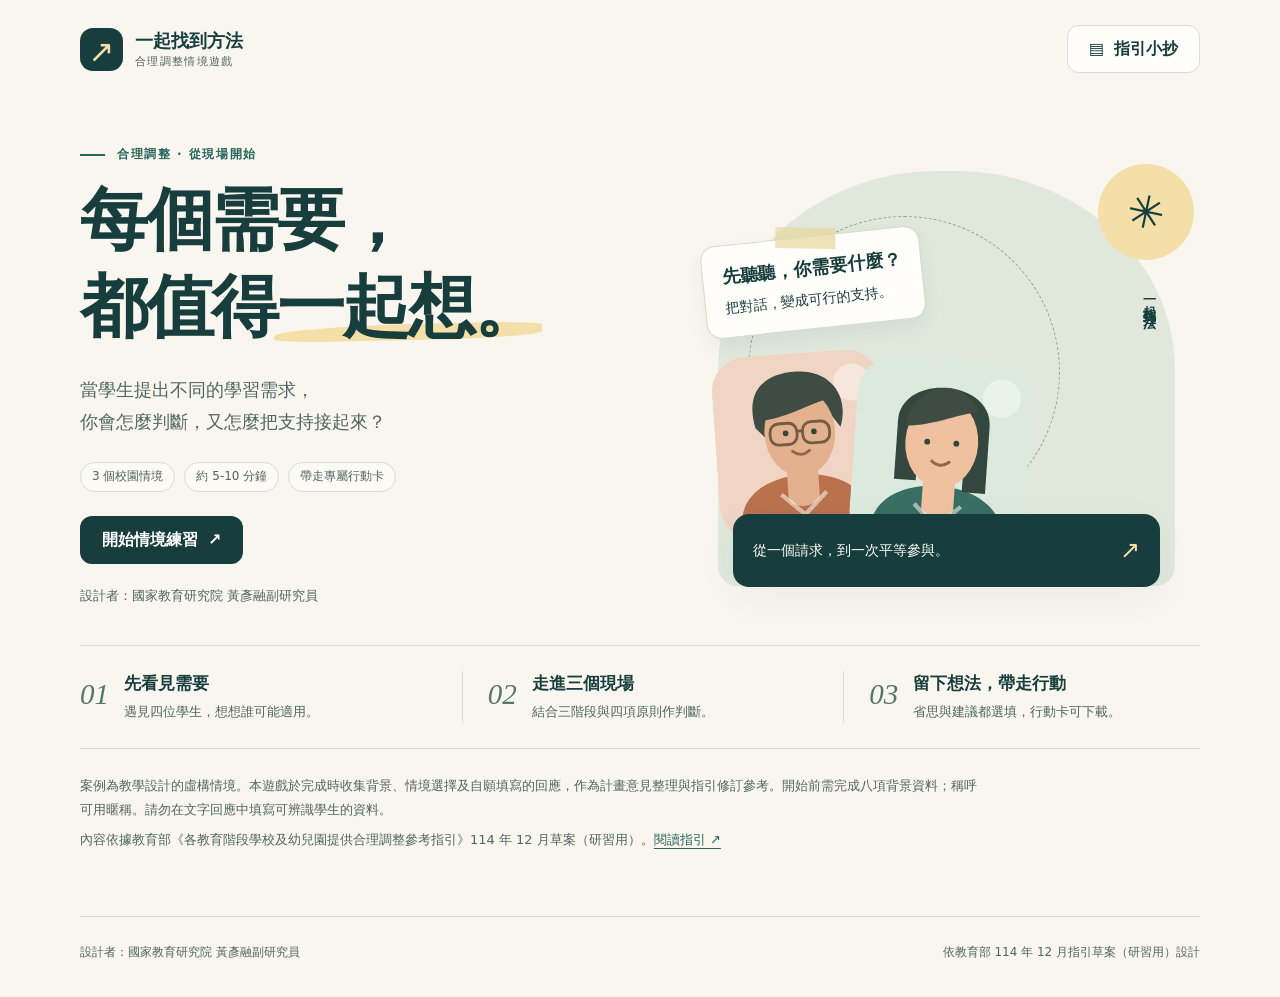
==== commit 097bd7bd: "Add files via upload" ====
--- a/index.html
+++ b/index.html
@@ -2,1811 +2,29 @@
 <html lang="zh-Hant">
 <head>
   <meta charset="utf-8">
-  <meta name="viewport" content="width=device-width, initial-scale=1, viewport-fit=cover">
-  <meta name="theme-color" content="#23473e">
-  <meta name="description" content="坐進學生的位子，上一堂不會等你的國語課。融合教育教師研習用的沉浸式情境。">
-  <title>換個位置，看見學習｜融合教育沉浸式教室</title>
-  <link rel="preconnect" href="https://fonts.googleapis.com">
-  <link rel="preconnect" href="https://fonts.gstatic.com" crossorigin>
-  <link rel="stylesheet" href="https://fonts.googleapis.com/css2?family=LXGW+WenKai+TC:wght@400;700&display=swap">
-  <style>
-:root{
-  --page:#e8ebe3; --ink:#1d2927; --muted:#566660; --line:#c9d1c7; --panel:#f6f5ef; --panel-ink:#1d2927; --field:#fffdf7;
-  --board:#23473e; --board-deep:#18332b; --chalk:#f1eee2; --chalk-dim:#b9c7bb; --frame:#b5864f; --frame-deep:#8a6235;
-  --wall:#e3e7dc; --wall-low:#d2d9cb; --wood:#c48f58; --wood-deep:#8e6034; --paper:#fbf7ec; --paper-ink:#25292a; --paper-edge:#e4d9bf;
-  --orange:#e17c12; --orange-ink:#8a4500; --mark:rgba(240,146,34,.36); --ok:#2d7650; --miss:#a8432c;
-  --amber:#f0c987; --blue:#b7cdef; --coral:#f1b59c; --purple:#d4c2ec;
-  --kai:"LXGW WenKai TC","BiauKai","DFKai-SB","標楷體","Kaiti TC","STKaiti","Noto Serif TC","Noto Serif CJK TC","PMingLiU","Songti TC",serif;
-  --sans:"PingFang TC","Noto Sans TC","Noto Sans CJK TC","Microsoft JhengHei",system-ui,sans-serif;
-  color-scheme:light;
-  box-sizing:border-box; padding-top:env(safe-area-inset-top,0px); padding-bottom:env(safe-area-inset-bottom,0px);
-}
-@media (prefers-color-scheme:dark){
-  :root:not([data-theme="light"]){
-    --page:#141a18; --ink:#e6ebe4; --muted:#9db0a7; --line:#2d3833; --panel:#1c2421; --panel-ink:#e6ebe4; --field:#121816;
-    --wall:#3a423c; --wall-low:#2f3631; --wood:#8f6741; --wood-deep:#5d4127; --paper:#ece5d2; --paper-edge:#cfc4a8;
-    --orange:#f0973a; --orange-ink:#ffcf98; --ok:#7fd0a3; --miss:#f19a83; color-scheme:dark;
-  }
-}
-:root[data-theme="dark"]{
-  --page:#141a18; --ink:#e6ebe4; --muted:#9db0a7; --line:#2d3833; --panel:#1c2421; --panel-ink:#e6ebe4; --field:#121816;
-  --wall:#3a423c; --wall-low:#2f3631; --wood:#8f6741; --wood-deep:#5d4127; --paper:#ece5d2; --paper-edge:#cfc4a8;
-  --orange:#f0973a; --orange-ink:#ffcf98; --ok:#7fd0a3; --miss:#f19a83; color-scheme:dark;
-}
-*,*::before,*::after{box-sizing:border-box}
-html{height:100%;scroll-padding-top:env(safe-area-inset-top,0px)}
-body{margin:0;height:100%;background:var(--page);color:var(--ink);font-family:var(--sans);font-size:16px;line-height:1.7;-webkit-font-smoothing:antialiased}
-main{height:100%}
-button,input,textarea,select{font:inherit;color:inherit}
-button{cursor:pointer}
-[hidden]{display:none!important}
-:focus-visible{outline:3px solid var(--orange);outline-offset:3px}
-h1:focus,h2:focus{outline:none}
-.visually-hidden{position:absolute!important;width:1px;height:1px;overflow:hidden;clip:rect(0,0,0,0);white-space:nowrap}
-.skip-link{position:fixed;left:12px;top:-80px;z-index:999;background:var(--panel);color:var(--panel-ink);padding:8px 14px;border-radius:8px}
-.skip-link:focus{top:calc(env(safe-area-inset-top,0px) + 10px)}
-.screen{min-height:100%}
-.btn{display:inline-flex;align-items:center;justify-content:center;gap:8px;border-radius:12px;padding:12px 20px;font-weight:700;border:1.5px solid var(--line);background:var(--panel);color:var(--panel-ink);text-decoration:none;line-height:1.3}
-.btn:hover{border-color:var(--muted)}
-.btn.primary{background:var(--board);border-color:var(--board);color:var(--chalk)}
-.btn.primary:hover{background:var(--board-deep)}
-.btn:disabled{opacity:.45;cursor:not-allowed}
-
-/* ---------- 開場：黑板 ---------- */
-.intro{display:flex;flex-direction:column;background:radial-gradient(120% 90% at 20% 0%,#2c5449 0%,var(--board) 45%,var(--board-deep) 100%);color:var(--chalk)}
-.board-wall{flex:1;display:flex;flex-direction:column;padding:clamp(14px,3vw,34px)}
-.chalkboard{position:relative;flex:1;border:clamp(10px,1.6vw,18px) solid var(--frame);border-bottom-width:clamp(14px,2vw,22px);border-radius:6px;box-shadow:inset 0 0 90px rgba(0,0,0,.35),0 10px 30px rgba(0,0,0,.3);
-  background:radial-gradient(60% 40% at 70% 30%,rgba(255,255,255,.06),transparent 70%),radial-gradient(40% 30% at 25% 75%,rgba(255,255,255,.05),transparent 70%),var(--board);
-  padding:clamp(26px,6vw,80px) clamp(22px,7vw,96px);display:flex;flex-direction:column;justify-content:center;max-width:1240px;width:100%;margin:0 auto}
-.board-corner{position:absolute;right:clamp(16px,3vw,38px);top:clamp(12px,2.4vw,28px);font-family:var(--kai);font-size:clamp(.82rem,1.4vw,1rem);color:var(--chalk-dim);text-align:right;line-height:1.7}
-.chalk-title{font-family:var(--kai);font-weight:700;font-size:clamp(2.6rem,8vw,5.4rem);line-height:1.12;letter-spacing:.02em;margin:0 0 .35em;text-shadow:0 0 1px rgba(241,238,226,.6),0 0 14px rgba(241,238,226,.08)}
-.chalk-lead{font-family:var(--kai);font-size:clamp(1.15rem,2.3vw,1.6rem);line-height:1.75;color:#e4e5d8;max-width:30em;margin:0 0 1.6em}
-.start-form{display:flex;flex-wrap:wrap;gap:10px;align-items:flex-end;max-width:560px}
-.start-form label{width:100%;font-size:.92rem;color:var(--chalk-dim)}
-.start-form input{flex:1;min-width:0;background:rgba(0,0,0,.18);border:1.5px solid rgba(241,238,226,.4);border-radius:10px;padding:12px 14px;color:var(--chalk);font-size:1.05rem}
-.start-form input::placeholder{color:rgba(241,238,226,.45)}
-.start-form .btn{background:var(--chalk);color:var(--board-deep);border-color:var(--chalk);font-size:1.05rem}
-.chalk-note{margin:1.4em 0 0;font-size:.85rem;color:var(--chalk-dim);max-width:40em;line-height:1.8}
-.chalk-tray{height:16px;margin:0 auto;width:min(1240px,100%);background:linear-gradient(var(--frame),var(--frame-deep));border-radius:0 0 6px 6px;position:relative}
-.chalk-tray .chalk{position:absolute;top:-7px;height:9px;border-radius:4px;background:#f4f2ea}
-.chalk-tray .c1{left:18%;width:44px;transform:rotate(-4deg)}
-.chalk-tray .c2{left:23%;width:26px;background:#f7d36b}
-.chalk-tray .eraser{position:absolute;top:-14px;right:20%;width:78px;height:18px;border-radius:4px;background:linear-gradient(#5d4a3a 0 45%,#e7e1d1 45%)}
-.board-foot{display:flex;flex-wrap:wrap;gap:8px 24px;margin:1.6em 0 0;font-size:.85rem;color:var(--chalk-dim)}
-.board-foot a{color:var(--chalk);text-underline-offset:4px}
-.intro-foot{display:flex;justify-content:space-between;gap:12px;flex-wrap:wrap;padding:14px clamp(16px,3vw,34px) 18px;font-size:.85rem;color:var(--chalk-dim)}
-.intro-foot a{color:var(--chalk);text-underline-offset:4px}
-
-/* ---------- 選座位 ---------- */
-.paper-wrap,.panel-wrap{max-width:1180px;margin:0 auto;padding:clamp(24px,5vw,56px) clamp(16px,4vw,40px) 64px}
-.screen-head h1,.band h1{font-family:var(--kai);font-size:clamp(2rem,4.4vw,3rem);line-height:1.2;margin:0 0 .3em}
-.screen-head p,.band p{color:var(--muted);margin:0;max-width:44em}
-.seat-layout{display:grid;grid-template-columns:minmax(0,1.35fr) minmax(280px,.65fr);gap:clamp(18px,3vw,36px);margin-top:28px;align-items:start}
-.plan{position:relative;background:var(--wall);border:2px solid var(--line);border-radius:18px;padding:64px 54px 30px 44px}
-.plan-board{position:absolute;left:22%;right:22%;top:14px;height:20px;border-radius:4px;background:var(--board);color:var(--chalk);font-size:.72rem;text-align:center;line-height:20px;letter-spacing:.4em}
-.plan-desk{position:absolute;left:44%;width:12%;top:40px;height:14px;border-radius:3px;background:var(--wood-deep);opacity:.55}
-.plan-windows{position:absolute;left:8px;top:70px;bottom:40px;width:10px;border-radius:4px;background:repeating-linear-gradient(#a9cfd6 0 38px,transparent 38px 46px)}
-.plan-door{position:absolute;right:6px;top:66px;width:14px;height:60px;border-radius:3px;background:var(--wood);}
-.plan-label{position:absolute;font-size:.7rem;color:var(--muted)}
-.plan-grid{display:grid;grid-template-columns:repeat(6,1fr);gap:clamp(8px,1.6vw,16px)}
-.plan.flip{padding:30px 44px 64px 54px}
-.plan.flip .plan-board{top:auto;bottom:14px}
-.plan.flip .plan-desk{top:auto;bottom:40px}
-.plan.flip .plan-windows{left:auto;right:8px;top:40px;bottom:70px}
-.plan.flip .plan-door{right:auto;left:6px;top:auto;bottom:66px}
-.plan.flip .plan-grid{transform:rotate(180deg)}
-.plan.flip .avatar{transform:rotate(180deg)}
-.plan-caption{font-size:.8rem;color:var(--muted);margin:8px 0 0;text-align:center}
-.plan-seat{aspect-ratio:1.5;border-radius:6px;background:var(--wall-low);border:0}
-.plan-seat.named{position:relative;background:var(--paper);border:2px solid var(--line);display:grid;place-items:center;padding:0;transition:transform .15s,border-color .15s}
-.plan-seat.named:hover{border-color:var(--orange);transform:scale(1.06)}
-.plan-seat.named[aria-pressed="true"]{border-color:var(--orange);box-shadow:0 0 0 4px var(--mark);transform:scale(1.1)}
-.avatar{display:grid;place-items:center;width:38px;height:38px;border-radius:50%;font-family:var(--kai);font-weight:700;font-size:1.1rem;color:#2b2b2b}
-.plan-seat .avatar{width:min(34px,80%);height:auto;aspect-ratio:1;font-size:.95rem}
-.amber{background:var(--amber)}.blue{background:var(--blue)}.coral{background:var(--coral)}.purple{background:var(--purple)}
-.plan-seat.dim{opacity:.35}
-.plan-seat.glow{box-shadow:0 0 0 4px var(--orange)}
-.seat-card{background:var(--panel);color:var(--panel-ink);border:1px solid var(--line);border-radius:18px;padding:24px;min-height:260px}
-.seat-card .who{display:flex;gap:14px;align-items:center;margin-bottom:14px}
-.seat-card .avatar{width:56px;height:56px;font-size:1.5rem}
-.seat-card h2{margin:0;font-family:var(--kai);font-size:1.7rem;line-height:1.2}
-.seat-card .tag{font-size:.85rem;color:var(--muted)}
-.seat-card p{margin:0 0 12px}
-.seat-card .seat-note{color:var(--muted);font-size:.92rem}
-.seat-card .btn{width:100%;margin:10px 0 12px}
-.seat-hint{color:var(--muted)}
-.seat-list{display:none}
-
-/* ---------- 教室 ---------- */
-.stage{position:relative;height:100%;display:grid;grid-template-rows:minmax(230px,47%) 1fr;overflow:hidden;--near:.85;--board-blur:0px;--book-blur:0px;--book-scale:1}
-.scene{position:relative;overflow:hidden;background:linear-gradient(180deg,var(--wall) 0%,var(--wall) 74%,var(--wall-low) 74%,var(--wall-low) 100%);transition:transform .55s ease,filter .4s}
-.window{position:absolute;left:0;top:9%;width:12%;height:58%;display:grid;grid-template-rows:repeat(3,1fr);gap:5px;padding:6px;background:#f5f2e8;border-radius:0 6px 6px 0}
-.window i{background:linear-gradient(160deg,#cfe7ee,#a9cfd9);border-radius:2px}
-.sunlight{position:absolute;inset:0;background:linear-gradient(115deg,rgba(255,236,190,.55) 0%,rgba(255,236,190,0) 34%);pointer-events:none;mix-blend-mode:soft-light}
-.wallclock{position:absolute;right:23%;top:6%;width:clamp(30px,4vw,48px);aspect-ratio:1;border-radius:50%;background:#fbfaf4;border:3px solid #39433f}
-.wallclock .hand{position:absolute;left:50%;bottom:50%;width:2px;transform-origin:50% 100%;background:#2b302e;border-radius:2px}
-.wallclock .h{height:26%;transform:rotate(310deg);width:3px}
-.wallclock .m{height:38%;transform:rotate(150deg)}
-.wallclock .s{height:42%;background:var(--orange);animation:tick 60s steps(60) infinite}
-@keyframes tick{to{transform:rotate(360deg)}}
-.board{position:absolute;left:44%;top:7%;width:calc(62% * var(--near));min-width:250px;aspect-ratio:3.1;transform:translateX(-50%);background:var(--board);border:clamp(5px,.8vw,10px) solid var(--frame);border-radius:4px;box-shadow:0 6px 0 var(--frame-deep),inset 0 0 40px rgba(0,0,0,.3);overflow:hidden;transition:width .6s}
-.board-inner{position:absolute;inset:0;padding:5% 6%;color:var(--chalk);font-family:var(--kai);filter:blur(var(--board-blur));transition:filter .5s;display:flex;flex-direction:column;justify-content:center;gap:2%}
-.board-title{font-size:calc(clamp(1rem,2.6vw,1.9rem) * var(--near));text-align:center;letter-spacing:.12em;margin:0}
-.board-sub{font-size:calc(clamp(.7rem,1.3vw,.95rem) * var(--near));text-align:center;color:var(--chalk-dim);margin:0}
-.board-steps{list-style:none;margin:2% 0 0;padding:0;display:flex;justify-content:center;gap:4%;flex-wrap:wrap;font-size:calc(clamp(.72rem,1.25vw,1rem) * var(--near))}
-.board-steps li{border-bottom:2px solid rgba(247,211,107,.8);padding:0 .2em}
-.board-quiz{font-size:calc(clamp(.62rem,1.12vw,.92rem) * var(--near));line-height:1.55;text-align:left}
-.board-quiz p{margin:0 0 .35em}
-.board-quiz ol{margin:0;padding:0;list-style:none;display:grid;grid-template-columns:1fr 1fr;gap:.15em 1.2em}
-.board-glare{position:absolute;inset:0;background:radial-gradient(55% 80% at 22% 30%,rgba(255,252,235,.55),transparent 70%);opacity:0;transition:opacity .5s;pointer-events:none}
-.stage.glare .board-glare{opacity:1}
-.teacher{position:absolute;left:73%;bottom:23%;height:calc(52% * var(--near));aspect-ratio:100/190;transition:left .6s,height .6s}
-.teacher svg{width:100%;height:100%;overflow:visible}
-.teacher .t-back{display:none}
-.teacher.turned .t-front{display:none}
-.teacher.turned .t-back{display:block}
-.teacher .mouth{transform-origin:50px 43px;transform-box:view-box}
-.teacher.talking .mouth{animation:talk .28s ease-in-out infinite alternate}
-@keyframes talk{to{transform:scaleY(2.4)}}
-.bubble{position:absolute;left:calc(73% + 6.5%);right:1.5%;top:28%;max-width:min(34ch,20%);background:#fffef8;color:#22302d;border-radius:14px;padding:10px 14px;font-size:clamp(.82rem,1.15vw,.98rem);line-height:1.65;box-shadow:0 6px 18px rgba(30,40,35,.18);opacity:0;transform:translateY(6px);transition:opacity .25s,transform .25s;z-index:4}
-.bubble.show{opacity:1;transform:none}
-.bubble::before{content:"";position:absolute;left:-8px;top:18px;border:8px solid transparent;border-right-color:#fffef8;border-left:0}
-.bubble-who{display:block;font-size:.72rem;color:#6b7a75;font-weight:700}
-.bubble p{margin:0}
-.bubble .masked{color:#9aa39f;letter-spacing:-.05em}
-.bubble.fragment p{color:#6b7a75}
-.door{position:absolute;right:0;bottom:16%;width:10%;height:62%;background:linear-gradient(90deg,var(--wood-deep),var(--wood));border-radius:4px 0 0 0;display:none}
-.door-window{position:absolute;left:18%;right:18%;top:12%;height:30%;background:#cfe0e3;overflow:hidden;border:3px solid #6e5233}
-.passerby{position:absolute;bottom:-10%;left:-60%;width:46%;height:90%;border-radius:50% 50% 10% 10%;background:#3d4744;opacity:.8}
-.stage[data-role="adhd"]:not(.s-calm) .door{display:block}
-.heads{position:absolute;left:0;right:0;bottom:0;height:46%;pointer-events:none}
-.head-row{position:absolute;left:0;right:0;display:flex;justify-content:space-around;align-items:flex-end}
-.head{position:relative;width:var(--s);height:calc(var(--s) * 1.5);animation:bob 6s ease-in-out infinite;animation-delay:var(--d)}
-.head::before{content:"";position:absolute;left:18%;right:18%;top:0;height:58%;border-radius:48% 48% 44% 44%;background:var(--hair)}
-.head::after{content:"";position:absolute;left:0;right:0;bottom:0;height:46%;border-radius:40% 40% 6px 6px;background:linear-gradient(180deg,#f6f6f2 0 70%,#26406a 70%);box-shadow:inset 0 3px 0 #26406a}
-.head.turn::before{border-radius:48% 30% 44% 50%;transform:translateX(12%) rotate(-8deg)}
-.head.duck{animation:duck 1.2s ease-in-out}
-@keyframes bob{50%{transform:translateY(-2px)}}
-@keyframes duck{40%{transform:translateY(40%)}}
-.thought{position:absolute;left:4%;bottom:5%;max-width:min(30em,70%);font-family:var(--kai);font-size:clamp(1rem,1.7vw,1.3rem);color:#2c3633;background:rgba(255,253,244,.88);padding:6px 14px;border-radius:999px;opacity:0;transform:translateY(8px);transition:opacity .4s,transform .4s;z-index:5}
-.thought.show{opacity:1;transform:none}
-:root[data-theme="dark"] .thought{color:#2c3633}
-
-.desk{position:relative;background:repeating-linear-gradient(92deg,rgba(0,0,0,.035) 0 3px,transparent 3px 11px),linear-gradient(180deg,var(--wood) 0%,var(--wood-deep) 100%);box-shadow:inset 0 10px 18px rgba(0,0,0,.18);overflow:auto;transition:filter .4s}
-.desk-inner{max-width:1120px;margin:0 auto;padding:22px clamp(12px,3vw,32px) 28px;display:grid;grid-template-columns:minmax(0,1fr) minmax(220px,300px);gap:clamp(14px,2vw,26px);align-items:start}
-.pace{position:sticky;top:0;z-index:6;height:26px;display:flex;align-items:center;justify-content:flex-end;padding:0 14px;background:rgba(40,28,16,.32)}
-.pace i{position:absolute;left:0;top:0;bottom:0;width:100%;background:linear-gradient(90deg,rgba(225,124,18,.55),rgba(225,124,18,.85));transform-origin:left;transition:transform .25s linear}
-.pace span{position:relative;font-size:.8rem;font-weight:700;color:#fff8ec;text-shadow:0 1px 2px rgba(0,0,0,.4)}
-.book-wrap{position:relative}
-.book{position:relative;background:linear-gradient(90deg,var(--paper) 0 49.6%,var(--paper-edge) 49.6% 50.4%,var(--paper) 50.4%);color:var(--paper-ink);border-radius:6px 6px 10px 10px;box-shadow:0 2px 0 var(--paper-edge),0 14px 26px rgba(40,26,10,.35);padding:clamp(16px,2.4vw,28px) clamp(16px,2.6vw,34px);transform:scale(var(--lean,1));transform-origin:50% 100%;transition:transform .35s}
-.book .page{font-family:var(--kai);font-size:calc(clamp(1.08rem,1.7vw,1.32rem) * var(--book-scale));line-height:2.05;filter:blur(var(--book-blur));transition:filter .35s}
-.book h3{font-family:var(--kai);font-size:1.25em;margin:0 0 .4em;font-weight:700;letter-spacing:.08em}
-.book .byline{font-size:.7em;color:#7b7566;margin:0 0 .8em}
-.book p{margin:0}
-.sent{border-radius:3px;cursor:default;-webkit-box-decoration-break:clone;box-decoration-break:clone}
-.book.active .sent{cursor:pointer}
-.book.active .sent:hover{background:rgba(225,124,18,.14)}
-.sent[aria-pressed="true"]{background:var(--mark)}
-.sent.reading-now{box-shadow:inset 0 -3px 0 rgba(225,124,18,.85)}
-.sent .tag{display:inline-block;font-family:var(--sans);font-size:.55em;line-height:1.4;padding:0 .4em;margin:0 .3em;border:1px solid #b07a3a;color:#8a5a20;border-radius:4px;vertical-align:middle}
-.book.hc{background:#fff;color:#000}
-.book.hc .page{font-weight:700}
-.intruder{position:absolute;right:-4%;top:12%;width:62%;height:72%;border:0;border-radius:6px;background:linear-gradient(135deg,#3f6aa8,#2c4f84);box-shadow:-10px 12px 24px rgba(0,0,0,.35);color:#eef3fb;font-family:var(--kai);font-size:1.3rem;transform:rotate(-7deg);display:flex;align-items:flex-start;justify-content:flex-end;padding:18px 22px;animation:slidein .55s ease-out;z-index:3}
-.intruder span{border:2px solid rgba(238,243,251,.6);padding:2px 10px;border-radius:4px}
-.intruder.leaving{animation:slideout .45s ease-in forwards}
-@keyframes slidein{from{transform:translateX(70%) rotate(4deg);opacity:0}}
-@keyframes slideout{to{transform:translateX(90%) rotate(10deg);opacity:0}}
-.desk-side{display:flex;flex-direction:column;gap:14px}
-.task-card,.answer-card,.handout,.sticky,.gloss{background:var(--paper);color:var(--paper-ink);border-radius:8px;padding:14px 16px;box-shadow:0 8px 18px rgba(40,26,10,.28)}
-.task-card .label{font-size:.75rem;color:#7b7566;margin:0}
-.task-card h2{font-family:var(--kai);font-size:1.35rem;margin:0 0 6px;line-height:1.3}
-.task-card .status{font-size:.88rem;color:#5d5a50;margin:0}
-.task-card .btn{margin-top:10px;width:100%;padding:10px}
-.answer-card h3,.handout h3,.gloss h3,.sticky h3{font-size:.8rem;margin:0 0 8px;color:#7b7566;font-weight:700}
-.answer-grid{display:grid;grid-template-columns:repeat(4,1fr);gap:8px}
-.answer-grid button{aspect-ratio:1;border-radius:50%;border:2px solid #8b8370;background:#fff;color:#2a2a2a;font-weight:800;font-size:1.15rem}
-.answer-grid button[aria-pressed="true"]{background:#2a2a2a;color:#fff;border-color:#2a2a2a}
-.answer-grid button:disabled{cursor:default}
-.handout{font-family:var(--kai);font-size:1.15rem;line-height:1.7;background:#fff;color:#000}
-.handout ol{margin:6px 0 0;padding-left:1.6em}
-.sticky{background:#fbe78a;transform:rotate(1.5deg)}
-.sticky ol{margin:0;padding-left:1.3em;font-size:.95rem}
-.sticky li.done{text-decoration:line-through;opacity:.6}
-.gloss{font-size:.9rem;line-height:1.75}
-.gloss p{margin:0 0 6px}
-.lean-btn{border:2px dashed rgba(255,248,236,.6);background:rgba(40,28,16,.25);color:#fff8ec;border-radius:10px;padding:10px;font-weight:700;touch-action:none;user-select:none;-webkit-user-select:none}
-.hud{position:absolute;top:10px;right:12px;z-index:20;display:flex;gap:8px;align-items:center}
-.hud-seat{font-size:.78rem;color:#4b5853;background:rgba(255,253,244,.8);padding:4px 10px;border-radius:999px}
-.hud button{border:0;background:rgba(29,41,39,.78);color:#f1eee2;border-radius:999px;padding:6px 14px;font-size:.85rem;font-weight:700}
-.pause-layer{position:absolute;inset:0;z-index:40;background:rgba(15,25,22,.72);display:grid;place-items:center;padding:20px}
-.pause-box{background:var(--panel);color:var(--panel-ink);border-radius:18px;padding:26px;width:min(420px,100%);display:flex;flex-direction:column;gap:12px}
-.pause-box h2{margin:0;font-family:var(--kai);font-size:1.6rem}
-.pause-box label{display:flex;gap:10px;align-items:center}
-.pause-box input{width:20px;height:20px;accent-color:var(--board)}
-.curtain{position:absolute;inset:0;z-index:30;background:var(--board-deep);color:var(--chalk);display:grid;place-items:center;opacity:0;pointer-events:none;transition:opacity .9s}
-.curtain.show{opacity:1;pointer-events:auto}
-.curtain p{white-space:pre-line;font-family:var(--kai);font-size:clamp(1.6rem,4vw,2.6rem);text-align:center;line-height:1.5;margin:0;padding:20px}
-
-/* 事件：視線飄走、坐不住 */
-.stage.glance .scene{transform:translateX(-8%) scale(1.05)}
-.stage.glance .desk{filter:brightness(.72) blur(1.5px)}
-.stage.glance .passerby{animation:pass 1.7s linear}
-@keyframes pass{to{left:120%}}
-.stage.sway .scene,.stage.sway .desk{animation:sway 2.2s ease-in-out}
-@keyframes sway{25%{transform:translate(-1.5%,1%) rotate(-.6deg)}60%{transform:translate(1.5%,-.5%) rotate(.5deg)}}
-.stage.leaning{--lean:1.05}
-.stage.fx-off .scene,.stage.fx-off .desk,.stage.fx-off .head,.stage.fx-off .intruder{animation:none!important;transition:none!important}
-.stage.fx-off.glance .scene{transform:none}
-@media (prefers-reduced-motion:reduce){
-  .stage .scene,.stage .desk,.head,.intruder,.passerby,.wallclock .s{animation:none!important;transition:none!important}
-  .stage.glance .scene{transform:none}
-}
-
-/* 中等寬度：老師的話移到畫面下方，避免蓋住黑板 */
-@media (min-width:761px) and (max-width:1180px){
-  .board{left:46%}
-  .bubble{left:auto;right:2%;top:auto;bottom:6%;max-width:min(44ch,56%)}
-  .bubble::before{display:none}
-  .thought{max-width:38%}
-}
-/* 小螢幕：課本改橫排，教室畫面縮小 */
-@media (max-width:760px){
-  .stage{grid-template-rows:minmax(210px,40%) 1fr}
-  .window{width:16%}
-  .board{left:50%;width:calc(84% * var(--near));min-width:0;top:8%}
-  .teacher{left:76%;bottom:28%;height:calc(40% * var(--near))}
-  .bubble{right:3%}
-  .bubble{left:3%;right:3%;top:auto;bottom:4%;max-width:none}
-  .bubble::before{display:none}
-  .thought{left:3%;right:3%;max-width:none;bottom:auto;top:calc(8% + 30%);font-size:.95rem;border-radius:12px}
-  .desk-inner{grid-template-columns:1fr;padding-top:14px}
-  .desk-side{order:-1}
-  .book{background:var(--paper)}
-  .hud{top:6px;right:6px}
-  .hud-seat{display:none}
-  .seat-layout{grid-template-columns:1fr}
-  .plan{padding:54px 30px 22px 26px}
-}
-/* 大螢幕：像真正的國語課本一樣直排 */
-@media (min-width:900px) and (min-height:640px){
-  .book{height:clamp(300px,calc(53vh - 70px),520px);overflow-x:auto;overflow-y:hidden;direction:rtl;background:var(--paper)}
-  .book.hc{background:#fff}
-  .book .page{writing-mode:vertical-rl;height:100%;direction:ltr}
-  .book h3{margin:0 0 0 .5em}
-  .book .byline{margin:0 0 0 1em}
-  .book p{margin:0 0 0 .3em}
-  .sent .tag{text-orientation:upright;margin:.3em 0;padding:.3em .1em}
-}
-
-/* ---------- 下課、換位、比較 ---------- */
-.panel-screen{background:var(--page)}
-.band{background:var(--board);color:var(--chalk);border-radius:20px;padding:clamp(24px,4vw,44px);margin-bottom:26px}
-.band p{color:var(--chalk-dim)}
-.band .kicker{font-size:.85rem;color:#f7d36b;margin:0 0 6px}
-.timeline{list-style:none;margin:0;padding:0;display:grid;gap:12px}
-.timeline li{display:grid;grid-template-columns:auto 1fr;gap:16px;align-items:start;background:var(--panel);color:var(--panel-ink);border:1px solid var(--line);border-radius:16px;padding:18px 20px}
-.mark{width:42px;height:42px;border-radius:50%;display:grid;place-items:center;font-weight:800;font-size:1.1rem;color:#fff}
-.mark.ok{background:var(--ok)}.mark.miss{background:var(--miss)}.mark.late{background:#8a8170}
-.timeline h3{margin:0 0 2px;font-size:1.05rem}
-.timeline .meta{font-size:.85rem;color:var(--muted);margin:0 0 6px}
-.timeline p{margin:0}
-.actions{display:flex;flex-wrap:wrap;gap:10px;margin-top:24px}
-.swap-layout{display:grid;grid-template-columns:minmax(0,.9fr) minmax(0,1.1fr);gap:26px;align-items:start}
-.support-picks{border:0;margin:0;padding:0;display:grid;gap:12px}
-.support-picks legend{font-weight:700;margin-bottom:10px}
-.pick{display:grid;grid-template-columns:auto 1fr;gap:14px;align-items:start;background:var(--panel);color:var(--panel-ink);border:2px solid var(--line);border-radius:16px;padding:16px 18px;cursor:pointer}
-.pick:has(input:checked){border-color:var(--orange)}
-.pick input{width:22px;height:22px;margin-top:3px;accent-color:var(--orange)}
-.pick strong{display:block;font-size:1.05rem}
-.pick span{color:var(--muted);font-size:.92rem}
-.recap{background:var(--panel);color:var(--panel-ink);border:1px solid var(--line);border-radius:16px;padding:18px 20px;margin-top:16px}
-.recap h3{margin:0 0 8px;font-size:.95rem}
-.recap ol{margin:0;padding-left:1.3em;color:var(--muted);font-size:.92rem}
-.compare{display:grid;gap:10px}
-.compare-row{display:grid;grid-template-columns:150px 1fr 1fr;gap:12px;align-items:stretch}
-.compare-row>div{background:var(--panel);color:var(--panel-ink);border:1px solid var(--line);border-radius:14px;padding:14px 16px}
-.compare-head>div{background:none;border:0;padding:4px 16px;font-weight:700;color:var(--muted)}
-.compare-row .act{font-weight:700;display:flex;align-items:center}
-.cell{display:flex;gap:12px;align-items:center}
-.cell .mark{width:34px;height:34px;font-size:.95rem;flex-shrink:0}
-.cell small{display:block;color:var(--muted)}
-.answer-key{background:var(--panel);color:var(--panel-ink);border:1px solid var(--line);border-radius:16px;padding:18px 20px;margin-top:18px}
-.answer-key h3{margin:0 0 8px;font-size:1rem}
-.answer-key h3+ul{margin-bottom:16px}
-.answer-key ul{margin:0;padding-left:1.2em}
-.memory-note{font-family:var(--kai);font-size:1.25rem;line-height:1.7;margin:22px 0 0;padding:18px 22px;border-left:4px solid var(--orange);background:var(--panel);color:var(--panel-ink);border-radius:0 14px 14px 0}
-@media (max-width:760px){
-  .swap-layout{grid-template-columns:1fr}
-  .compare-row{grid-template-columns:1fr}
-  .compare-head{display:none}
-  .compare-row .act{padding-bottom:0;background:none;border:0}
-}
-
-/* ---------- 反思 ---------- */
-.reflect-layout{display:grid;grid-template-columns:minmax(0,1.4fr) minmax(260px,.6fr);gap:24px;align-items:start}
-.card{background:var(--panel);color:var(--panel-ink);border:1px solid var(--line);border-radius:18px;padding:clamp(18px,3vw,30px)}
-.field{margin:0 0 20px;border:0;padding:0}
-.field label,.field legend{display:block;font-weight:700;margin-bottom:8px}
-.field textarea,.field input[type="text"],.wall-side input{width:100%;background:var(--field);color:var(--ink);border:1.5px solid var(--line);border-radius:10px;padding:12px 14px;line-height:1.7;resize:vertical}
-.chips{display:flex;flex-wrap:wrap;gap:8px}
-.chip{position:relative}
-.chip input{position:absolute;opacity:0;width:1px;height:1px}
-.chip span{display:inline-block;border:1.5px solid var(--line);border-radius:999px;padding:7px 14px;font-size:.9rem;cursor:pointer;background:var(--field)}
-.chip input:checked+span{border-color:var(--orange);background:var(--mark)}
-.chip input:focus-visible+span{outline:3px solid var(--orange);outline-offset:2px}
-.consent{display:flex;gap:10px;align-items:flex-start;font-size:.9rem;color:var(--muted);margin:0 0 16px}
-.consent input{width:20px;height:20px;margin-top:3px;accent-color:var(--board);flex-shrink:0}
-.status-line{min-height:1.6em;font-size:.9rem;color:var(--orange-ink);margin:0 0 10px}
-.summary h3{margin:0 0 10px;font-size:1rem}
-.summary p{color:var(--muted);font-size:.92rem;margin:0 0 10px}
-.success{text-align:center;padding:20px 0}
-.success h2{font-family:var(--kai);font-size:2rem;margin:0 0 8px}
-.backup-box{width:100%;margin-top:8px;background:var(--field);color:var(--ink);border:1.5px solid var(--line);border-radius:10px;padding:10px}
-@media (max-width:760px){.reflect-layout{grid-template-columns:1fr}}
-
-/* ---------- 交流牆 ---------- */
-.wall-layout{display:grid;grid-template-columns:minmax(0,1.4fr) minmax(250px,.6fr);gap:22px;align-items:start}
-.wall-tools{display:flex;gap:10px;flex-wrap:wrap;align-items:center;margin:0 0 14px}
-.wall-tools select{background:var(--field);color:var(--ink);border:1.5px solid var(--line);border-radius:10px;padding:9px 12px}
-.wall-banner{font-size:.88rem;color:var(--muted);margin:0 0 16px}
-.wall-banner:empty{display:none}
-.posts{display:grid;gap:14px}
-.post{background:var(--panel);color:var(--panel-ink);border:1px solid var(--line);border-radius:16px;padding:20px}
-.post-top{display:flex;justify-content:space-between;gap:10px;flex-wrap:wrap;margin-bottom:12px}
-.post-top b{display:block}
-.post-top small{color:var(--muted)}
-.post-role{font-size:.8rem;border:1px solid var(--line);border-radius:999px;padding:3px 10px;align-self:flex-start}
-.post h4{margin:12px 0 2px;font-size:.8rem;color:var(--muted)}
-.post p{margin:0;white-space:pre-wrap;overflow-wrap:anywhere}
-.post-tags{display:flex;flex-wrap:wrap;gap:6px;margin-top:10px}
-.post-tags span{font-size:.78rem;background:var(--mark);border-radius:6px;padding:2px 8px}
-.replies{margin-top:12px;display:grid;gap:8px}
-.reply{border-left:3px solid var(--line);padding:4px 0 4px 12px;font-size:.92rem}
-.reply strong{font-size:.85rem}
-.reply small{color:var(--muted);margin-left:6px}
-.reply-bar{display:flex;justify-content:space-between;align-items:center;margin-top:14px;padding-top:12px;border-top:1px solid var(--line);font-size:.85rem;color:var(--muted)}
-.reply-bar button{border:0;background:none;color:var(--orange-ink);font-weight:700}
-.reply-form{display:grid;gap:8px;margin-top:10px}
-.reply-form textarea{width:100%;background:var(--field);color:var(--ink);border:1.5px solid var(--line);border-radius:10px;padding:10px;min-height:80px}
-.reply-form .btn{justify-self:end;padding:8px 16px}
-.empty{text-align:center;border:1.5px dashed var(--line);border-radius:16px;padding:40px 20px;color:var(--muted)}
-.wall-side{display:grid;gap:14px}
-@media (max-width:760px){.wall-layout{grid-template-columns:1fr}}
-.top-links{display:flex;justify-content:space-between;align-items:center;gap:12px;margin-bottom:20px;font-size:.92rem}
-.top-links a{color:var(--ink);text-underline-offset:4px}
-.credit{color:var(--muted);font-size:.85rem;margin-top:30px}
-
-  </style>
-  <script src="./config.js"></script>
+  <meta name="viewport" content="width=device-width, initial-scale=1">
+  <meta name="theme-color" content="#173e3c">
+  <meta name="description" content="走進三個教育現場情境，練習合理調整的研判，帶走你的合理調整行動卡。設計者：國家教育研究院 黃彥融副研究員。">
+  <title>一起找到方法｜合理調整情境遊戲</title>
+  <link rel="icon" href="./icon.svg" type="image/svg+xml">
+  <link rel="stylesheet" href="./styles.css">
+  <script defer src="./config.js"></script>
+  <script defer src="./content.js"></script>
+  <script defer src="./logic.js"></script>
+  <script defer src="./game.js"></script>
 </head>
 <body>
-<a class="skip-link" href="#main">跳至主要內容</a>
-<main id="main">
-
-  <!-- 開場 -->
-  <section id="introView" class="screen intro" aria-labelledby="introTitle">
-    <div class="board-wall">
-      <div class="chalkboard">
-        <div class="board-corner" aria-hidden="true">十一月　星期一<br>值日生：你</div>
-        <h1 id="introTitle" class="chalk-title">換個位置，<br>看見學習</h1>
-        <p class="chalk-lead">今天，你坐在學生的位子上。<br>一堂國語課，老師不會停下來等你。</p>
-        <form id="startForm" class="start-form">
-          <label for="nickname">你的名字或暱稱（分享到交流牆時會顯示）</label>
-          <input id="nickname" maxlength="24" required autocomplete="nickname" placeholder="例如：彥融老師、第三組" spellcheck="false">
-          <button class="btn" type="submit">走進教室</button>
-        </form>
-        <p class="chalk-note">建議戴耳機，音量先調低。這是教師研習用的情境模擬：它不是障礙診斷，也不代表所有同類學生的經驗。請勿填寫學生姓名或個資。</p>
-        <p class="board-foot"><span>網頁設計者：國教院黃彥融副研究員</span><a href="#wall" data-route="wall">看看交流牆</a></p>
-      </div>
-      <div class="chalk-tray" aria-hidden="true"><i class="chalk c1"></i><i class="chalk c2"></i><i class="eraser"></i></div>
-    </div>
-  </section>
-
-  <!-- 選座位 -->
-  <section id="seatView" class="screen" hidden aria-labelledby="seatTitle">
-    <div class="paper-wrap">
-      <header class="screen-head">
-        <h1 id="seatTitle">選一個座位坐下</h1>
-        <p>五年甲班，第三節國語課。四位同學坐在不同的位置，各自有不同的處境。</p>
-      </header>
-      <div class="seat-layout">
-        <div class="plan" role="group" aria-label="教室座位圖">
-          <div class="plan-board" aria-hidden="true">黑板</div>
-          <div class="plan-desk" aria-hidden="true"></div>
-          <div class="plan-windows" aria-hidden="true"></div>
-          <div class="plan-door" aria-hidden="true"></div>
-          <div class="plan-grid" id="planGrid"></div>
-        </div>
-        <aside class="seat-card" id="seatCard" aria-live="polite">
-          <p class="seat-hint">點一個有名字的座位，看看坐在那裡的是誰。</p>
-        </aside>
-      </div>
-    </div>
-  </section>
-
-  <!-- 教室 -->
-  <section id="stageView" class="screen stage" hidden aria-labelledby="stageTitle">
-    <h1 id="stageTitle" class="visually-hidden">國語課</h1>
-    <div class="scene" id="scene">
-      <div class="window" aria-hidden="true"><i></i><i></i><i></i></div>
-      <div class="sunlight" aria-hidden="true"></div>
-      <div class="wallclock" aria-hidden="true"><i class="hand h"></i><i class="hand m"></i><i class="hand s"></i></div>
-      <div class="board" id="board" role="img" aria-label="黑板"><div class="board-inner" id="boardInner"></div><div class="board-glare"></div></div>
-      <div class="teacher" id="teacher" aria-hidden="true">
-        <svg viewBox="0 0 100 190">
-          <g class="t-front">
-            <rect x="37" y="132" width="10" height="50" rx="4" fill="#3a3f48"/><rect x="53" y="132" width="10" height="50" rx="4" fill="#3a3f48"/>
-            <path d="M30 108 L70 108 L76 146 L24 146 Z" fill="#46607e"/>
-            <rect x="27" y="56" width="46" height="62" rx="15" fill="#5b7f98"/>
-            <rect x="43" y="58" width="14" height="44" rx="3" fill="#f3ede1"/>
-            <rect x="18" y="62" width="11" height="48" rx="5" fill="#5b7f98" transform="rotate(8 23 62)"/>
-            <rect x="71" y="62" width="11" height="48" rx="5" fill="#5b7f98" transform="rotate(-8 77 62)"/>
-            <rect x="45" y="47" width="10" height="12" fill="#efc6a2"/>
-            <circle cx="50" cy="34" r="16" fill="#efc6a2"/>
-            <path d="M33 34 C33 14 67 14 67 34 L67 44 C64 30 58 24 50 24 C42 24 36 30 33 44 Z" fill="#2b2320"/>
-            <circle cx="44" cy="35" r="1.8" fill="#2b2320"/><circle cx="56" cy="35" r="1.8" fill="#2b2320"/>
-            <rect class="mouth" x="46.5" y="42" width="7" height="2" rx="1" fill="#a3524a"/>
-          </g>
-          <g class="t-back">
-            <rect x="37" y="132" width="10" height="50" rx="4" fill="#3a3f48"/><rect x="53" y="132" width="10" height="50" rx="4" fill="#3a3f48"/>
-            <path d="M30 108 L70 108 L76 146 L24 146 Z" fill="#46607e"/>
-            <rect x="27" y="56" width="46" height="62" rx="15" fill="#4f7189"/>
-            <rect x="18" y="62" width="11" height="48" rx="5" fill="#4f7189" transform="rotate(8 23 62)"/>
-            <rect x="72" y="26" width="11" height="44" rx="5" fill="#4f7189" transform="rotate(-24 77 60)"/>
-            <circle cx="50" cy="34" r="16.5" fill="#2b2320"/>
-            <path d="M34 36 C34 52 66 52 66 36" fill="#2b2320"/>
-          </g>
-        </svg>
-      </div>
-      <div class="bubble" id="bubble"><span class="bubble-who">老師</span><p id="bubbleText" aria-live="polite"></p></div>
-      <div class="door" aria-hidden="true"><div class="door-window"><i class="passerby"></i></div></div>
-      <div class="heads" id="heads" aria-hidden="true"></div>
-      <div class="thought" id="thought" role="status"></div>
-    </div>
-    <div class="desk" id="desk">
-      <div class="pace" id="pace" hidden><i id="paceFill"></i><span id="paceText"></span></div>
-      <div class="desk-inner">
-        <div class="book-wrap">
-          <article class="book" id="book" aria-label="國語課本"><div class="page" id="bookPage"></div></article>
-          <button class="intruder" id="intruder" type="button" hidden aria-label="隔壁同學的聯絡簿壓到課本上了，按一下推回去"><span>聯絡簿</span></button>
-        </div>
-        <div class="desk-side">
-          <div class="task-card" id="taskCard"></div>
-          <div class="answer-card" id="answerCard" hidden><h3>答案卡</h3><div class="answer-grid" id="answerGrid"></div></div>
-          <div class="handout" id="handout" hidden></div>
-          <div class="sticky" id="sticky" hidden></div>
-          <div class="gloss" id="gloss" hidden></div>
-          <button class="lean-btn" id="leanBtn" type="button" hidden>按住這裡（或空白鍵）：把臉湊近課本</button>
-        </div>
-      </div>
-    </div>
-    <div class="hud"><span class="hud-seat" id="hudSeat"></span><button type="button" id="pauseBtn" aria-keyshortcuts="Escape">暫停</button></div>
-    <div class="pause-layer" id="pauseLayer" hidden role="dialog" aria-modal="true" aria-labelledby="pauseTitle">
-      <div class="pause-box">
-        <h2 id="pauseTitle" tabindex="-1">暫停中</h2>
-        <button type="button" class="btn primary" id="resumeBtn">繼續上課</button>
-        <label><input type="checkbox" id="soundToggle" checked> 播放聲音（老師語音與教室環境聲）</label>
-        <label><input type="checkbox" id="fxToggle"> 減少晃動與模糊</label>
-        <button type="button" class="btn" id="quitBtn">離開教室，回到選座位</button>
-      </div>
-    </div>
-    <div class="curtain" id="curtain"><p id="curtainText"></p></div>
-  </section>
-
-  <!-- 下課 -->
-  <section id="debriefView" class="screen panel-screen" hidden aria-labelledby="debriefTitle">
-    <div class="panel-wrap">
-      <header class="band"><p class="kicker" id="debriefKicker"></p><h1 id="debriefTitle" tabindex="-1">下課了。</h1><p id="debriefLead"></p></header>
-      <ol class="timeline" id="debriefList"></ol>
-      <div class="actions"><button type="button" class="btn primary" id="toSwapBtn">換個位置：走上講台</button></div>
-    </div>
-  </section>
-
-  <!-- 換位：老師的位置 -->
-  <section id="swapView" class="screen panel-screen" hidden aria-labelledby="swapTitle">
-    <div class="panel-wrap">
-      <header class="band"><p class="kicker">換個位置</p><h1 id="swapTitle" tabindex="-1">現在，你站上講台。</h1><p id="swapLead"></p></header>
-      <div class="swap-layout">
-        <div>
-          <div class="plan flip" aria-hidden="true">
-            <div class="plan-board">黑板（在你身後）</div><div class="plan-desk"></div><div class="plan-windows"></div><div class="plan-door"></div>
-            <div class="plan-grid" id="swapPlan"></div>
-          </div>
-          <p class="plan-caption">從講台看出去的教室</p>
-          <div class="recap" id="swapRecap"></div>
-        </div>
-        <div>
-          <fieldset class="support-picks" id="supportPicks"><legend>你想做哪些教學調整？（可複選）</legend></fieldset>
-          <div class="actions"><button type="button" class="btn primary" id="replayBtn" disabled>用這些調整，再上一次這堂課</button></div>
-        </div>
-      </div>
-    </div>
-  </section>
-
-  <!-- 比較 -->
-  <section id="compareView" class="screen panel-screen" hidden aria-labelledby="compareTitle">
-    <div class="panel-wrap">
-      <header class="band"><p class="kicker" id="compareKicker"></p><h1 id="compareTitle" tabindex="-1">同一堂課，兩種經驗。</h1><p id="compareLead"></p></header>
-      <div class="compare" id="compareTable"></div>
-      <div class="answer-key" id="answerKey"></div>
-      <p class="memory-note" id="memoryNote"></p>
-      <div class="actions">
-        <button type="button" class="btn primary" id="toReflectBtn">寫下你的觀察與調整</button>
-        <button type="button" class="btn" id="retrySwapBtn">換一組調整再試</button>
-        <button type="button" class="btn" id="otherSeatBtn">坐到另一個位置</button>
-      </div>
-    </div>
-  </section>
-
-  <!-- 反思 -->
-  <section id="reflectView" class="screen panel-screen" hidden aria-labelledby="reflectTitle">
-    <div class="panel-wrap">
-      <header class="band"><p class="kicker" id="reflectKicker"></p><h1 id="reflectTitle" tabindex="-1">把剛才的感受，變成教學上的改變。</h1><p>困難不一定來自學生本身，也可能是課堂資訊、活動規則、座位安排與教學方式之間的落差。</p></header>
-      <div class="reflect-layout">
-        <div class="card">
-          <form id="reflectForm">
-            <div class="field"><label for="rObs">哪個時刻最讓你感受到這位學生可能遇到的困難？（必填）</label><textarea id="rObs" required minlength="10" maxlength="800" rows="4" placeholder="例如：老師一邊寫黑板一邊說「讀到哪裡停」的時候……"></textarea></div>
-            <div class="field"><label for="rAdj">如果你是這班的老師，你會怎麼調整班級經營或教學活動？（必填）</label><textarea id="rAdj" required minlength="10" maxlength="1000" rows="5" placeholder="要改變什麼、在哪個活動改、怎麼讓學生參與……"></textarea></div>
-            <fieldset class="field"><legend>你最想嘗試的支持策略（可複選）</legend><div class="chips" id="strategyChips"></div></fieldset>
-            <div class="field"><label for="rQ">想和其他老師討論的問題（選填）</label><textarea id="rQ" maxlength="600" rows="3" placeholder="例如：怎樣同時照顧不同學生，又不打斷課堂節奏？"></textarea></div>
-            <label class="consent"><input type="checkbox" id="rPublish"><span>我同意用我的暱稱把這份反思公開在交流牆，讓其他參與者閱讀與回覆。不勾選也可以送出，只會交給主持教師。</span></label>
-            <p class="status-line" id="rStatus" aria-live="polite"></p>
-            <div class="actions"><button type="submit" class="btn primary" id="rSubmit">送出反思</button><button type="button" class="btn" id="rCopy">複製我的反思備份</button></div>
-          </form>
-          <div class="success" id="rSuccess" hidden>
-            <h2>反思已送出。</h2>
-            <p id="rSuccessText"></p>
-            <div class="actions" style="justify-content:center"><a class="btn primary" href="#wall" data-route="wall">前往交流牆</a><button type="button" class="btn" id="rAnother">坐到另一個位置</button></div>
-          </div>
-        </div>
-        <aside class="card summary" id="reflectSummary"></aside>
-      </div>
-    </div>
-  </section>
-
-  <!-- 交流牆 -->
-  <section id="wallView" class="screen panel-screen" hidden aria-labelledby="wallTitle">
-    <div class="panel-wrap">
-      <div class="top-links"><a href="#start" data-route="start">← 回到教室門口</a><span id="wallCount"></span></div>
-      <header class="band"><p class="kicker">交流牆</p><h1 id="wallTitle" tabindex="-1">看見差異，一起討論改變。</h1><p>閱讀其他老師的觀察，分享你會如何調整課堂。沒有唯一標準答案。</p></header>
-      <p class="wall-banner" id="wallBanner" role="status"></p>
-      <div class="wall-layout">
-        <div>
-          <div class="wall-tools">
-            <label class="visually-hidden" for="wallFilter">依學生篩選</label>
-            <select id="wallFilter"><option value="all">所有學生</option><option value="vision">小晴（弱視）</option><option value="hearing">小廷（輕度聽損）</option><option value="adhd">小宇（注意力調節）</option><option value="reading">小禾（閱讀理解）</option></select>
-            <button type="button" class="btn" id="wallRefresh">重新整理</button>
-          </div>
-          <p class="status-line" id="wallStatus" aria-live="polite"></p>
-          <div class="posts" id="wallPosts"></div>
-        </div>
-        <aside class="wall-side">
-          <div class="card"><label for="wallNick" style="font-weight:700;display:block;margin-bottom:8px">回覆時使用的暱稱</label><input id="wallNick" maxlength="24" autocomplete="nickname" placeholder="填入你的暱稱"></div>
-          <div class="card"><strong>交流守則</strong><p style="margin:6px 0 0;color:var(--muted);font-size:.92rem">尊重學生的個別差異，就教學情境給具體建議，不張貼可辨識學生的資訊。</p></div>
-        </aside>
-      </div>
-      <p class="credit">網頁設計者：國教院黃彥融副研究員</p>
-    </div>
-  </section>
-</main>
-
-<script type="module">
-// ===== 課堂內容 =====
-const PASSAGE = [
-  '這裡的十一月，陽光照耀滿園柳丁的景象，如金粉從天上落下般美麗。',
-  '每當我經過那一大片的柳丁園，即使冷風陣陣，也能感受到一絲的溫暖。',
-  '那一顆顆香甜飽滿的柳丁，都是農人深切的希望。',
-  '這些年，我走過鄉間的泥土地、村裡的石子路，我下田看農事、上網推廣農特產。',
-  '我拍下一張張照片，用鏡頭記錄家鄉的容顏。'
-];
-// 小禾的類比：對閱讀理解有困難的學生，白話課文讀起來，可能像一般讀者讀文言文。
-const PASSAGE_CLASSICAL = [
-  '是鄉十一月，日照滿園之橙，燦若金屑自天而墜，其美可觀。',
-  '每過橙園，雖朔風屢至，猶覺微溫。',
-  '累累橙實，甘而且碩，皆農人之所深望也。',
-  '比年以來，余行鄉野之泥途、里巷之石徑，下田觀稼，復於網路廣傳土產。',
-  '攝影累帙，以鏡錄故鄉之貌。'
-];
-const CHUNK_LABELS = ['畫面', '感受', '希望', '行動', '記錄'];
-const QUIZ = {
-  q: '「陽光照耀滿園柳丁的景象，如金粉從天上落下般美麗。」作者用這個比喻，主要想表達什麼？',
-  qClassical: '「日照滿園之橙，燦若金屑自天而墜。」作者以此喻何？',
-  options: ['作者想說明十一月的天氣很冷。', '作者想呈現陽光照耀柳丁園時的美麗景象。', '作者想表達農人收成時十分辛苦。', '作者想提醒讀者家鄉的道路很崎嶇。'],
-  optionsClassical: ['言十一月天候甚寒。', '狀日照橙園之美。', '謂農人收成之艱。', '示鄉間道路之險。'],
-  correct: 1
-};
-const STOP_SENTENCE = 2;          // 活動一：讀到「農人深切的希望」停
-const HIGHLIGHT_ANSWER = [0, 1];  // 活動二：景象＋感受
-const ACTIVITY_NAMES = ['跟著老師讀', '畫出兩句重點', '回答黑板上的選擇題'];
-const ACTIVITY_SHORT = ['跟讀', '畫重點', '選擇題'];
-const WORK_TIME = [12, 35, 25];   // 秒；老師不會一直等
-
-// 老師說的話：[文字, 關鍵字旗標]。旗標 1 的片段在吵雜教室裡最容易被蓋掉。
-const LINES = {
-  opening: [['上課！', 0], ['好，請坐。', 0], ['今天我們要讀〈鏡頭下的家鄉〉。', 0]],
-  instr: [
-    [['請大家翻到〈鏡頭下的家鄉〉。', 0], ['跟著老師讀，', 0], ['讀到「農人深切的希望」', 1], ['就先停下來。', 1]],
-    [['現在請拿出筆，畫出兩句重點。', 0], ['第一句，', 0], ['找描寫柳丁園景象的句子；', 1], ['第二句，', 0], ['找作者經過柳丁園時的感受。', 1], ['只要畫兩句。', 0]],
-    [['最後請看黑板上的選擇題。', 0], ['「如金粉從天上落下」，', 0], ['作者用這個比喻想表達什麼？', 1], ['只選一個', 1], ['最合適的答案。', 0]]
-  ],
-  readAloud: [
-    [['這裡的十一月，', 0], ['陽光照耀滿園柳丁的景象，', 1], ['如金粉從天上落下般美麗。', 0]],
-    [['每當我經過那一大片的柳丁園，', 0], ['即使冷風陣陣，', 1], ['也能感受到一絲的溫暖。', 0]],
-    [['那一顆顆香甜飽滿的柳丁，', 0], ['都是農人深切的希望。', 1]]
-  ],
-  stopQuestion: [['好，停。', 1], ['我們讀到哪裡了？', 0], ['請在課本上指出來。', 0]],
-  after: [[['好，我們繼續。', 0]], [['時間到，筆放下。', 0]], [['好，時間到。', 0]]],
-  closing: [['今天就上到這裡。', 0], ['下課！', 0]],
-  // 小宇：老師一口氣交代很多步驟
-  long: [
-    '請先翻到〈鏡頭下的家鄉〉，跟著我念第一段，念到「農人深切的希望」停，再回頭找作者描寫柳丁園的句子，最後留意下一段。',
-    '請打開課文，找一個寫柳丁園景象的句子，再找一個寫作者感受的句子，只要畫兩句，畫好後把筆放下來，等一下要分享。',
-    '請大家先把課文看完，再看黑板這道選擇題，找出作者的比喻，想一下陽光和金粉的關係，只選一個最合適的答案，選好舉手。'
-  ],
-  longFragment: [
-    '請先翻到……跟著……第一段……再回頭……（剛才說到哪一項？）',
-    '請打開……找……再找……只要……（還有什麼要求？）',
-    '先把……再看……想一下……只……（我剛剛聽到哪裡？）'
-  ],
-  steps: [
-    ['翻到〈鏡頭下的家鄉〉', '跟著老師讀', '讀到「農人深切的希望」停'],
-    ['畫一句：柳丁園的景象', '畫一句：作者的感受', '只畫兩句'],
-    ['看黑板上的題目', '想一想：金粉在比喻什麼', '只選一個答案']
-  ],
-  rephrase: [
-    '我再說一次：我們讀前面三句，讀到講農人希望的那一句就停。',
-    '我用說的再講一次：一句是眼睛看到的柳丁園，一句是作者心裡的感覺。',
-    '金粉就是金色的粉末。想想看，陽光照在一大片柳丁上，是什麼樣子？'
-  ],
-  confirm: '小廷，你可以說說看，現在要做什麼嗎？'
-};
-
-const ROLES = {
-  vision: {
-    id: 'vision', name: '小晴', letter: '晴', color: 'amber', label: '弱視',
-    seat: { r: 5, c: 1 }, seatNote: '最後一排、靠窗。下午的陽光會反射在黑板上。',
-    intro: '看遠處的板書和課本小字都很吃力。看不清楚，不代表看不懂。',
-    rows: 3, near: .72,
-    thoughts: ['（課本的字糊成一片……老師讀到哪一句了？）', '（要畫哪一句？得把臉湊得很近才看得到。）', '（題目寫在黑板上……A 還是 B？看不清楚。）'],
-    easeThoughts: ['（字變大了，我跟得上老師讀到哪。）', '（每一句都看得清楚，可以專心想意思。）', '（題目看得到了，可以好好想答案。）'],
-    barriers: ['坐在後排，黑板與課本的字都不夠清楚。即使想跟上朗讀，也得花很多力氣辨認。', '課文字小、對比低，找句子的過程很費力；看不清不等於不理解。', '題目只寫在遠處的黑板上，作答的困難出現在「看清題目」之前。'],
-    supports: [
-      { key: 'large', label: '放大字體、提高對比', effect: '課本與答案卡換成大字、高對比的版本。' },
-      { key: 'seat', label: '讓學生坐到前排', effect: '座位移到第一排，黑板看得比較清楚，但課本的字還是一樣小。' },
-      { key: 'speak', label: '口述黑板上的內容', effect: '老師把黑板上的題目和選項念出來。' }
-    ],
-    helps: { large: [0, 1, 2], seat: [2], speak: [2] },
-    strategies: ['大字／高對比教材', '清楚板書與座位安排', '口述重要視覺資訊', '讓學生調整閱讀距離']
-  },
-  hearing: {
-    id: 'hearing', name: '小廷', letter: '廷', color: 'blue', label: '輕度聽損',
-    seat: { r: 4, c: 5 }, seatNote: '第四排。前後同學常小聲聊天，老師常一邊寫黑板一邊說話。',
-    intro: '聽得到聲音，但在吵雜的教室裡，關鍵的幾個字最容易漏掉。',
-    rows: 2, near: .82,
-    thoughts: ['（老師說讀到哪裡要停？後面的聲音蓋過去了。）', '（兩句……哪兩句？第二句要找什麼？）', '（老師是不是說只能選一個？）'],
-    easeThoughts: ['（這次聽清楚了：讀到農人的希望就停。）', '（一句景象、一句感受，我知道要畫什麼。）', '（只選一個，好。）'],
-    barriers: ['老師面向黑板說話，教室又有雜音，你只聽到零碎的字，無法確定要做什麼。', '只聽到「兩句……感受」，不知道要從哪兩個方向找；這是訊息取得的障礙，不是不懂課文。', '只靠口頭說明時，「只選一個」這類規則很容易漏接。'],
-    supports: [
-      { key: 'face', label: '面向學生、清楚說話', effect: '老師轉身面對全班說話，看得到口型，漏聽變少。' },
-      { key: 'text', label: '同步呈現文字指令', effect: '老師把步驟寫在黑板上，聽漏了也看得到。' },
-      { key: 'quiet', label: '降低噪音、確認理解', effect: '先請全班安靜再說明，說完後確認你知道要做什麼。' }
-    ],
-    helps: { face: [0, 1, 2], text: [0, 1, 2], quiet: [0, 1, 2] },
-    strategies: ['面向學生並清楚說話', '口語＋文字同步指令', '降低噪音／輔聽支持', '確認學生理解任務']
-  },
-  adhd: {
-    id: 'adhd', name: '小宇', letter: '宇', color: 'coral', label: 'ADHD 注意力調節',
-    seat: { r: 2, c: 6 }, seatNote: '門邊第二排。走廊的腳步聲、隔壁同學的東西，都在手邊。',
-    intro: '教室裡同時發生很多事。一被打斷，就要重新找回剛剛的進度。',
-    rows: 2, near: .86,
-    thoughts: ['（等一下，剛剛讀到哪裡了？）', '（老師說要畫什麼？第二個要求是……？）', '（好想站起來動一動……題目問什麼？）'],
-    easeThoughts: ['（老師讀到這裡，我跟著標記走。）', '（先找景象，再找感受，一步一步來。）', '（先看題目：問的是比喻。）'],
-    barriers: ['老師說話時，走廊的聲音、壓到課本的聯絡簿，都讓你一再重新找朗讀進度。', '要同時記住兩個要求，桌面又被擋住、旁邊有動靜，判斷句子的思路一直被打斷。', '要讀題、比較四個選項、記住問題；每被打斷一次，就得從頭來。'],
-    supports: [
-      { key: 'step', label: '一次給一個明確步驟', effect: '老師一次只說一步，步驟寫在黑板上。' },
-      { key: 'calm', label: '減少干擾、調整座位', effect: '座位移離門口，桌面清空，打斷少了很多。' },
-      { key: 'visual', label: '視覺提示與自我監控', effect: '桌上有步驟清單，課本上有標記，被打斷也找得回進度。' }
-    ],
-    helps: { step: [0, 1, 2], calm: [0, 1, 2], visual: [0, 1, 2] },
-    strategies: ['分段且明確的活動指令', '彈性坐姿／短暫活動', '減少非必要干擾', '視覺提示與自我監控']
-  },
-  reading: {
-    id: 'reading', name: '小禾', letter: '禾', color: 'purple', label: '閱讀理解困難',
-    seat: { r: 3, c: 3 }, seatNote: '中間第三排。',
-    intro: '每個字都讀得出來，整句、整段的意思卻常常抓不住。',
-    analogy: '對小禾來說，課本上的白話文，讀起來可能就像你現在讀文言文：每個字都認得，意思卻要拼很久。',
-    rows: 2, near: .84,
-    thoughts: ['（每個字都認得……可是這段在說什麼？）', '（哪一句是「景象」？哪一句是「感受」？）', '（「金屑自天而墜」……是真的金子嗎？）'],
-    easeThoughts: ['（原來這句在說陽光下的柳丁園。）', '（畫面一句、感受一句，比較好找了。）', '（金粉是比喻陽光，不是真的金子。）'],
-    barriers: ['長句、陌生詞和比喻疊在一起，要反覆讀好幾次才拼得出整體意思。', '即使每個字都讀得出來，仍難分辨哪句是「景象」、哪句是「感受」。', '缺少語境與詞義線索時，很難判斷比喻真正想表達的意思。'],
-    supports: [
-      { key: 'chunk', label: '分段閱讀、標示核心', effect: '每一句標出它在寫什麼：畫面、感受、行動。' },
-      { key: 'gloss', label: '詞語與比喻說明', effect: '桌上多了白話對照，比喻也有說明。' },
-      { key: 'time', label: '口語重述、延長時間', effect: '老師用口語再講一次，作答時間拉長。' }
-    ],
-    helps: { chunk: [1], gloss: [0, 2], time: [0, 1, 2] },
-    strategies: ['分段閱讀與核心句提示', '比喻／關鍵詞語解說', '圖像或口語重述', '延長思考時間與多元作答']
-  }
-};
-const ROLE_ORDER = ['vision', 'hearing', 'adhd', 'reading'];
-const ROLE_LABELS = { vision: '小晴 · 弱視', hearing: '小廷 · 輕度聽損', adhd: '小宇 · 注意力調節', reading: '小禾 · 閱讀理解' };
-
-// ===== 聲音：全部在瀏覽器裡合成，沒有外部音檔 =====
-const Sound = {
-  ctx: null, master: null, bed: null, bedGain: null, rustleTimer: null,
-  enabled: true, level: .2,
-  ensure() {
-    if (!this.enabled) return null;
-    const AC = window.AudioContext || window.webkitAudioContext;
-    if (!AC) return null;
-    try {
-      if (!this.ctx) {
-        this.ctx = new AC();
-        this.master = this.ctx.createGain(); this.master.gain.value = .9;
-        this.master.connect(this.ctx.destination);
-      }
-      if (this.ctx.state === 'suspended') this.ctx.resume().catch(() => {});
-      return this.ctx;
-    } catch (_) { return null; }
-  },
-  noiseBuffer(sec, shape) {
-    const ctx = this.ctx, len = Math.max(1, Math.floor(ctx.sampleRate * sec));
-    const buf = ctx.createBuffer(1, len, ctx.sampleRate), d = buf.getChannelData(0);
-    let s = 0;
-    for (let i = 0; i < len; i++) {
-      const x = i / Math.max(1, len - 1), t = i / ctx.sampleRate;
-      s = s * .86 + (Math.random() * 2 - 1) * .14;
-      d[i] = Math.max(-1, Math.min(1, shape(s, x, t)));
-    }
-    return buf;
-  },
-  play(buf, { type = 'lowpass', freq = 1200, q = .6, gain = .2 } = {}) {
-    const ctx = this.ctx; if (!ctx) return;
-    const src = ctx.createBufferSource(); src.buffer = buf;
-    const f = ctx.createBiquadFilter(); f.type = type; f.frequency.value = freq; f.Q.value = q;
-    const g = ctx.createGain(); g.gain.value = gain;
-    src.connect(f); f.connect(g); g.connect(this.master);
-    src.onended = () => { try { src.disconnect(); f.disconnect(); g.disconnect(); } catch (_) {} };
-    src.start();
-  },
-  startBed(level) {
-    this.level = level;
-    if (!this.ensure()) return;
-    if (this.bed) { this.setLevel(level); return; }
-    const ctx = this.ctx;
-    const buf = this.noiseBuffer(3, (s, x, t) => (s * .7 + (Math.random() * 2 - 1) * .16) * (.7 + .3 * Math.sin(t * 2 * Math.PI * .6)));
-    const src = ctx.createBufferSource(); src.buffer = buf; src.loop = true;
-    const f = ctx.createBiquadFilter(); f.type = 'bandpass'; f.frequency.value = 900; f.Q.value = .6;
-    const g = ctx.createGain(); g.gain.value = 0;
-    src.connect(f); f.connect(g); g.connect(this.master); src.start();
-    this.bed = src; this.bedGain = g;
-    this.setLevel(level);
-    clearInterval(this.rustleTimer);
-    this.rustleTimer = setInterval(() => { if (!Lesson.paused) this.rustle(); }, 2100);
-  },
-  setLevel(level) {
-    this.level = level;
-    if (!this.bedGain) return;
-    const now = this.ctx.currentTime;
-    this.bedGain.gain.cancelScheduledValues(now);
-    this.bedGain.gain.setTargetAtTime(level * .55, now, .3);
-  },
-  stopBed() {
-    clearInterval(this.rustleTimer); this.rustleTimer = null;
-    if (this.bed) { try { this.bed.stop(); this.bed.disconnect(); } catch (_) {} }
-    this.bed = null; this.bedGain = null;
-  },
-  rustleIndex: 0,
-  rustle(force) {
-    if (!this.ctx || (!this.bed && !force)) return;
-    const kinds = ['page', 'murmur', 'chair', 'page', 'murmur', 'step'];
-    const kind = force || kinds[this.rustleIndex++ % kinds.length];
-    const dur = { page: .55, murmur: 1.1, chair: .7, step: .4 }[kind];
-    const buf = this.noiseBuffer(dur, (s, x, t) => {
-      const fade = Math.pow(Math.sin(Math.PI * x), 1.2);
-      let v = s;
-      if (kind === 'page') v += (Math.random() * 2 - 1) * .4 * (.45 + .55 * Math.sin(x * 10 * Math.PI) ** 2);
-      if (kind === 'murmur') v += .4 * Math.sin(2 * Math.PI * (140 + 12 * Math.sin(t * 7)) * t) * (.35 + .65 * Math.sin(t * 8) ** 2);
-      if (kind === 'chair') v += .3 * Math.sin(2 * Math.PI * (240 + 200 * x) * t);
-      if (kind === 'step') v += .8 * Math.sin(2 * Math.PI * 78 * t) * Math.exp(-t * 11);
-      return v * fade;
-    });
-    const freq = { page: 2300, murmur: 650, chair: 1300, step: 380 }[kind];
-    this.play(buf, { type: kind === 'murmur' ? 'bandpass' : 'lowpass', freq, gain: ({ page: .22, murmur: .2, chair: .2, step: .25 }[kind]) * (this.level / .2) * (force ? 1.9 : 1) });
-  },
-  // 蓋過老師關鍵字的那一下：椅子拖地＋同學講話
-  // 不靠調低語音音量（部分平台會忽略），而是讓雜音真的蓋住那幾個字
-  maskFor(sec) {
-    if (!this.ensure()) return;
-    const n = Math.max(1, Math.round(sec / .45));
-    for (let i = 0; i < n; i++) setTimeout(() => this.rustle(i % 2 ? 'murmur' : 'chair'), i * 450);
-  },
-  bell() {
-    if (!this.ensure()) return;
-    const ctx = this.ctx, notes = [659, 523, 587, 392, 392, 587, 659, 523];
-    notes.forEach((hz, i) => {
-      const o = ctx.createOscillator(), g = ctx.createGain(), t = ctx.currentTime + i * .42;
-      o.type = 'sine'; o.frequency.value = hz;
-      g.gain.setValueAtTime(0, t); g.gain.linearRampToValueAtTime(.12, t + .02); g.gain.exponentialRampToValueAtTime(.001, t + .9);
-      o.connect(g); g.connect(this.master); o.start(t); o.stop(t + 1);
-    });
-  },
-  footsteps() { if (!this.ensure()) return; [0, 380, 760, 1140].forEach(ms => setTimeout(() => this.rustle('step'), ms)); },
-  pencil() {
-    if (!this.ensure()) return;
-    const ctx = this.ctx;
-    [0, 140, 230, 290].forEach((ms, i) => setTimeout(() => {
-      const o = ctx.createOscillator(), g = ctx.createGain(), t = ctx.currentTime;
-      o.type = 'triangle'; o.frequency.value = 1900 - i * 260;
-      g.gain.setValueAtTime(.09 / (i + 1), t); g.gain.exponentialRampToValueAtTime(.001, t + .08);
-      o.connect(g); g.connect(this.master); o.start(t); o.stop(t + .1);
-    }, ms));
-  }
-};
-
-// ===== 老師的聲音（裝置內建中文語音）=====
-const Voice = {
-  voices: [],
-  load() { try { this.voices = window.speechSynthesis?.getVoices?.() || []; } catch (_) { this.voices = []; } },
-  pick() {
-    if (!this.voices.length) this.load();
-    const n = v => String(v.lang || '').toLowerCase().replace('_', '-');
-    return this.voices.find(v => n(v) === 'zh-tw') || this.voices.find(v => n(v).startsWith('zh-hant')) || this.voices.find(v => n(v).startsWith('zh')) || null;
-  },
-  available() { return Sound.enabled && 'speechSynthesis' in window && 'SpeechSynthesisUtterance' in window; },
-  cancel() { try { window.speechSynthesis?.cancel(); } catch (_) {} },
-  // 回傳 Promise；語音不可用或出錯時，用估計的時間代替，字幕節奏仍然一致。
-  utter(text, { volume = .95, rate = .95 } = {}) {
-    const est = Math.max(.6, text.replace(/[，。、；：！？「」〈〉（）…\s]/g, '').length / (4.3 * rate)) + .25;
-    if (!this.available()) return Lesson.wait(est);
-    const tok = Lesson.token;
-    return new Promise((resolve, reject) => {
-      let done = false;
-      // 若這段語音結束時課堂已被中止或重新開始，就讓舊的流程停下來
-      const finish = () => { if (done) return; done = true; clearTimeout(safety); if (tok !== Lesson.token) reject(ABORT); else resolve(); };
-      const u = new SpeechSynthesisUtterance(text);
-      u.lang = 'zh-TW'; const v = this.pick(); if (v) u.voice = v;
-      u.volume = volume; u.rate = rate; u.pitch = 1.04;
-      let started = false;
-      u.onstart = () => { started = true; };
-      u.onend = finish;
-      u.onerror = e => {
-        if (e?.error === 'interrupted' || e?.error === 'canceled') return finish();
-        Lesson.wait(est).then(finish, finish);
-      };
-      const safety = setTimeout(() => { if (!started) { this.cancel(); } finish(); }, (est * 2.6 + 2.5) * 1000);
-      try { window.speechSynthesis.speak(u); } catch (_) { Lesson.wait(est).then(finish, finish); }
-    });
-  }
-};
-if ('speechSynthesis' in window) { Voice.load(); window.speechSynthesis.addEventListener?.('voiceschanged', () => Voice.load()); }
-
-// ===== 後端：沿用原本 V6 的 Google Apps Script 介面（config.js 沒填網址時為本機示範模式）=====
-const CONFIG = window.CLASSROOM_CONFIG || {};
-const API_URL = String(CONFIG.API_URL || '').trim();
-const IS_DEMO = API_URL.length === 0;
-const REQUIRED_BACKEND_VERSION = '6.0.0';
-const LOCAL_KEY = 'classroom-perspective-local-v1';
-let sequence = 0;
-
-function assertEndpoint() {
-  if (!/^https:\/\/script\.google\.com\/macros\/s\/[\w-]+\/exec(?:\?.*)?$/.test(API_URL)) {
-    throw new Error('config.js 的 API_URL 格式錯誤，請填入 Google Apps Script 的 /exec 網址。');
-  }
-}
-function loadDemo() {
-  try {
-    const data = JSON.parse(localStorage.getItem(LOCAL_KEY) || '{}');
-    return { posts: Array.isArray(data.posts) ? data.posts : [], replies: Array.isArray(data.replies) ? data.replies : [] };
-  } catch (_) { return { posts: [], replies: [] }; }
-}
-function storeDemo(data) { try { localStorage.setItem(LOCAL_KEY, JSON.stringify(data)); } catch (_) {} }
-
-// ContentService redirects responses to googleusercontent.com; use read-only JSONP only for
-// non-sensitive data. NEVER transmit private reflection text via a GET query string.
-function jsonp(params = {}, timeoutMs = 10000) {
-  assertEndpoint();
-  return new Promise((resolve,reject)=>{
-    const callback = `_classroomCallback_${Date.now()}_${++sequence}`;
-    const script = document.createElement('script');
-    const url = new URL(API_URL);
-    Object.entries(params).forEach(([k,v])=>url.searchParams.set(k,String(v)));
-    url.searchParams.set('prefix',callback);
-    url.searchParams.set('_t',String(Date.now()));
-    let settled=false;
-    let timeoutId;
-    const cleanup=()=>{ delete window[callback];script.remove();clearTimeout(timeoutId); };
-    const settle=(fn,val)=>{if(settled)return;settled=true;cleanup();fn(val);};
-    timeoutId=window.setTimeout(()=>settle(reject,new Error('無法讀取 Apps Script；可能是部署網址、公開權限或網路問題。')),timeoutMs);
-    window[callback]=val=>settle(resolve,val);
-    script.onerror=()=>settle(reject,new Error('無法載入 Apps Script 的 JSONP 回應，請確認對「任何人」開放並重新部署。'));
-    script.src=url.toString();
-    document.head.appendChild(script);
-  });
-}
-function sleep(ms){return new Promise(resolve=>setTimeout(resolve,ms));}
-
-async function checkBackendHealth(){
-  if(IS_DEMO)return {ok:true,demo:true,apiVersion:'local-demo',message:'此瀏覽器為本機示範模式'};
-  const res=await jsonp({action:'health'});
-  if(!res || res.ok===false){
-    throw new Error(`後端回應健康檢查失敗：${res?.error || '未知錯誤'}。請確認已更新 Code.gs 並編輯原部署為「新增版本」。`);
-  }
-  if(res.apiVersion!==REQUIRED_BACKEND_VERSION){
-    throw new Error(`目前 /exec 不是 V6 後端（收到 ${res.apiVersion || '無版本號'}）。請將 Code.gs 更新並「管理部署作業 → 編輯 → 新增版本 → 部署」。`);
-  }
-  return res;
-}
-
-async function checkSubmission(id,kind='submit'){
-  if(IS_DEMO){
-    const data=loadDemo();
-    const row=kind==='reply'?data.replies.find(r=>r.id===id):data.posts.find(p=>p.id===id);
-    return {ok:true,exists:!!row,moderation:row && kind==='submit'&&!row.publish?'private':'visible'};
-  }
-  const res=await jsonp({action:'check',id,kind},9500);
-  if(!res || !res.ok)throw new Error(res?.error || '無法確認寫入結果。');
-  if(res.apiVersion!==REQUIRED_BACKEND_VERSION)throw new Error('後端版本不一致，無法確認本次寫入。');
-  return res;
-}
-
-async function postNoCors(payload){
-  const controller=new AbortController();
-  const timeout=window.setTimeout(()=>controller.abort(),12000);
-  try {
-    await fetch(API_URL,{
-      method:'POST', mode:'no-cors', redirect:'follow',
-      headers:{'Content-Type':'text/plain;charset=UTF-8'},
-      body:JSON.stringify(payload),signal:controller.signal
-    });
-  } finally {clearTimeout(timeout);}
-}
-
-// Browser-native form POST is a fallback when cross-origin fetch fails / is silently discarded.
-// The hidden iframe response is NOT read (cross-origin). Successful saving is verified by JSONP.
-function postViaForm(payload){
-  return new Promise((resolve,reject)=>{
-    const iframe=document.createElement('iframe');
-    const target=`classroom_post_${Date.now()}_${++sequence}`;
-    iframe.name=target;iframe.title='Google Sheets 後端送出背景框架';iframe.hidden=true;
-    const form=document.createElement('form');form.action=API_URL;
-    form.target=target;form.method='POST';form.enctype='application/x-www-form-urlencoded';form.hidden=true;
-    const field=document.createElement('input');field.type='hidden';field.name='payload';field.value=JSON.stringify(payload);
-    form.append(field);document.body.append(iframe,form);
-    try { form.submit(); resolve(); }
-    catch(err){reject(new Error('備援表單無法送出：'+err.message));}
-    finally { window.setTimeout(()=>{form.remove();iframe.remove();},20000); }
-  });
-}
-
-async function verifyRepeatedly(id,kind,delays){
-  for(const delay of delays){
-    await sleep(delay);
-    try {
-      const answer=await checkSubmission(id,kind);
-      if(answer.exists)return {ok:true,moderation:answer.moderation || 'visible',savedId:id};
-    } catch(error){
-      if(/版本不一致|後端版本/.test(String(error)))throw error;
-      // Transient read failure: keep checking the same ID.
-    }
-  }
-  return null;
-}
-
-async function postThenVerify(payload){
-  await checkBackendHealth(); // Block old /exec deployments BEFORE sending data.
-  const kind=payload.action;
-  const exists=await checkSubmission(payload.id,kind);
-  if(exists.exists)return {ok:true,moderation:exists.moderation,savedId:payload.id,alreadyExists:true};
-  let initialError;
-  try { await postNoCors(payload); }
-  catch(error){ initialError=error; }
-  if(!initialError){
-    const verified=await verifyRepeatedly(payload.id,kind,[300,650,1200]);
-    if(verified)return verified;
-  }
-  // Same ID is reused; backend uses a lock and de-duplication, so no duplicate rows.
-  await postViaForm(payload);
-  const verified=await verifyRepeatedly(payload.id,kind,[350,850,1300,1900,2600]);
-  if(verified)return verified;
-  throw new Error('後端 V6 可以讀取，但沒有找到本次寫入。請開啟「連線診斷」，並在試算表 DeliveryLog 查看是否有 RECEIVED / ERROR 紀錄。保留目前畫面後可以使用同一筆 ID 再送一次。');
-}
-
-async function submitReflection(record){
-  if(IS_DEMO){
-    const data=loadDemo();
-    if(!data.posts.some(p=>p.id===record.id))data.posts.unshift({...record,createdAt:new Date().toISOString()});
-    storeDemo(data);
-    return {ok:true,demo:true,moderation:record.publish?'visible':'private'};
-  }
-  return postThenVerify({action:'submit',...record});
-}
-async function submitReply(record){
-  if(IS_DEMO){
-    const data=loadDemo();
-    if(!data.replies.some(p=>p.id===record.id))data.replies.push({...record,createdAt:new Date().toISOString()});
-    storeDemo(data);
-    return {ok:true,demo:true,moderation:'visible'};
-  }
-  return postThenVerify({action:'reply',...record});
-}
-async function loadWall(){
-  if(IS_DEMO){
-    const data=loadDemo();
-    const posts=data.posts.filter(p=>p.publish===true);
-    return {ok:true,posts,replies:data.replies.filter(r=>posts.some(p=>p.id===r.parentId)),demo:true};
-  }
-  const res=await jsonp({action:'list'});
-  if(!res?.ok)throw new Error(res?.error||'Google Sheets 讀取失敗。');
-  if(res.apiVersion!==REQUIRED_BACKEND_VERSION)throw new Error('交流牆後端版本未更新到 V6，請先更新部署。');
-  return {ok:true,posts:res.posts||[],replies:res.replies||[],demo:false};
-}
-function makeId(){
-  if(window.crypto&&typeof window.crypto.randomUUID==='function')return window.crypto.randomUUID();
-  return `cid_${Date.now().toString(36)}_${Math.random().toString(36).slice(2,15)}`;
-}
-
-// ===== 主程式 =====
-const $ = s => document.querySelector(s);
-const $$ = s => [...document.querySelectorAll(s)];
-const ABORT = new Error('abort');
-function safeGet(k) { try { return sessionStorage.getItem(k) || ''; } catch (_) { return ''; } }
-function safeSet(k, v) { try { sessionStorage.setItem(k, v); } catch (_) {} }
-function el(tag, cls, text) { const n = document.createElement(tag); if (cls) n.className = cls; if (text !== undefined) n.textContent = String(text); return n; }
-
-const S = { nickname: safeGet('classroomNickname'), roleId: null, supports: [], runs: [], results: [], cur: null, view: 'introView', fxOff: false, lastPicks: [] };
-const role = () => ROLES[S.roleId];
-const has = key => S.supports.includes(key);
-const VIEWS = ['introView', 'seatView', 'stageView', 'debriefView', 'swapView', 'compareView', 'reflectView', 'wallView'];
-
-function show(id) {
-  VIEWS.forEach(v => { $('#' + v).hidden = v !== id; });
-  S.view = id;
-  if (id !== 'stageView') { Lesson.abort(); Sound.stopBed(); Voice.cancel(); }
-  window.scrollTo(0, 0);
-  const h = $('#' + id + ' h1');
-  if (h) { if (!h.hasAttribute('tabindex')) h.setAttribute('tabindex', '-1'); h.focus({ preventScroll: true }); }
-  if (id === 'wallView') Wall.open();
-}
-
-// ---------- 可暫停的課堂時鐘 ----------
-const Lesson = {
-  t: 0, last: null, paused: false, token: 0, running: false,
-  start() {
-    this.t = 0; this.last = null; this.paused = false; this.token++;
-    if (!this.running) {
-      this.running = true;
-      const step = now => {
-        if (this.last != null && !this.paused) this.t += Math.min(.25, (now - this.last) / 1000);
-        this.last = now; requestAnimationFrame(step);
-      };
-      requestAnimationFrame(step);
-    }
-  },
-  abort() { this.token++; this.paused = false; Voice.cancel(); },
-  until(pred) {
-    const tok = this.token;
-    return new Promise((resolve, reject) => {
-      const check = () => {
-        if (tok !== this.token) return reject(ABORT);
-        if (pred()) return resolve();
-        requestAnimationFrame(check);
-      };
-      check();
-    });
-  },
-  wait(sec) { const end = this.t + sec; return this.until(() => this.t >= end); },
-  pause() {
-    if (S.view !== 'stageView' || this.paused) return;
-    this.paused = true; Voice.cancel(); Sound.setLevel(0);
-    $('#pauseLayer').hidden = false; $('#pauseTitle').focus();
-  },
-  resume() {
-    if (!this.paused) return;
-    this.paused = false; $('#pauseLayer').hidden = true;
-    Sound.setLevel(ambientLevel()); $('#pauseBtn').focus();
-  }
-};
-
-// ---------- 座位圖 ----------
-function buildPlan(container, { interactive = false, glow = null } = {}) {
-  container.replaceChildren();
-  for (let r = 1; r <= 5; r++) for (let c = 1; c <= 6; c++) {
-    const rid = ROLE_ORDER.find(id => ROLES[id].seat.r === r && ROLES[id].seat.c === c);
-    if (!rid) { container.appendChild(el('div', 'plan-seat' + (glow ? ' dim' : ''))); continue; }
-    const R = ROLES[rid];
-    const seat = el(interactive ? 'button' : 'div', 'plan-seat named' + (glow === rid ? ' glow' : glow ? ' dim' : ''));
-    const av = el('span', `avatar ${R.color}`, R.letter); av.setAttribute('aria-hidden', 'true');
-    seat.appendChild(av);
-    if (interactive) {
-      seat.type = 'button'; seat.dataset.role = rid;
-      seat.setAttribute('aria-label', `${R.name}的座位：${R.label}`);
-      seat.setAttribute('aria-pressed', 'false');
-      seat.addEventListener('click', () => pickSeat(rid));
-    }
-    container.appendChild(seat);
-  }
-}
-function pickSeat(rid) {
-  const R = ROLES[rid];
-  $$('#planGrid .named').forEach(b => b.setAttribute('aria-pressed', String(b.dataset.role === rid)));
-  const card = $('#seatCard'); card.replaceChildren();
-  const who = el('div', 'who');
-  const av = el('span', `avatar ${R.color}`, R.letter); av.setAttribute('aria-hidden', 'true');
-  const txt = el('div'); txt.append(el('h2', '', R.name), el('span', 'tag', R.label));
-  who.append(av, txt);
-  card.append(who, el('p', '', R.intro), el('p', 'seat-note', R.seatNote));
-  if (R.analogy) card.appendChild(el('p', 'seat-note', R.analogy));
-  const sound = el('label', 'consent');
-  const cb = el('input'); cb.type = 'checkbox'; cb.checked = Sound.enabled;
-  cb.addEventListener('change', () => { Sound.enabled = cb.checked; $('#soundToggle').checked = cb.checked; });
-  sound.append(cb, el('span', '', '播放聲音（老師語音與教室環境聲）'));
-  const go = el('button', 'btn primary', `坐下，開始上課`); go.type = 'button';
-  go.addEventListener('click', () => { S.roleId = rid; S.runs = []; S.lastPicks = []; unlockAudio(); startRun([]); });
-  card.append(sound, go, el('p', 'seat-note', '整堂課大約四分鐘。老師會照自己的節奏往下教；按 Esc 或右上角可以暫停。'));
-}
-function unlockAudio() {
-  if (!Sound.enabled) return;
-  Sound.ensure();
-  try { if (Voice.available()) { const u = new SpeechSynthesisUtterance(' '); u.volume = 0; window.speechSynthesis.speak(u); } } catch (_) {}
-}
-
-// ---------- 教室場景 ----------
-function ambientLevel() {
-  const r = role(); if (!r) return .16;
-  if (r.id === 'hearing') return has('quiet') ? .07 : has('face') ? .24 : .32;
-  if (r.id === 'adhd') return has('calm') ? .09 : .24;
-  return .16;
-}
-const HAIR = ['#1f1a17', '#2a211c', '#3a2b22', '#171311', '#45362b', '#241c18'];
-function buildHeads(rows) {
-  const box = $('#heads'); box.replaceChildren();
-  const spec = [
-    { n: 4, s: 'clamp(54px,8vw,96px)', b: '-14px' },
-    { n: 6, s: 'clamp(40px,5.6vw,70px)', b: '20%' },
-    { n: 7, s: 'clamp(30px,4.2vw,52px)', b: '40%' }
-  ];
-  for (let k = rows - 1; k >= 0; k--) {
-    const row = el('div', 'head-row'); row.style.bottom = spec[k].b;
-    for (let i = 0; i < spec[k].n; i++) {
-      const h = el('div', 'head');
-      h.style.setProperty('--s', spec[k].s);
-      h.style.setProperty('--hair', HAIR[(i * 7 + k * 3) % HAIR.length]);
-      h.style.setProperty('--d', `${-((i * 1.7 + k) % 6)}s`);
-      row.appendChild(h);
-    }
-    box.appendChild(row);
-  }
-}
-function setupStage() {
-  const r = role(), st = $('#stageView');
-  st.dataset.role = r.id;
-  st.className = 'screen stage ' + S.supports.map(k => 's-' + k).join(' ');
-  st.classList.toggle('fx-off', S.fxOff);
-  const half = S.fxOff ? .5 : 1;
-  let near = r.near, rows = r.rows, boardBlur = 0, bookBlur = 0, bookScale = 1;
-  if (r.id === 'vision') {
-    if (has('seat')) { near = 1.06; rows = 0; }
-    boardBlur = (has('seat') ? 1.3 : 4.6) * half;
-    bookBlur = (has('large') ? 0 : 1.9) * half;
-    bookScale = has('large') ? 1.28 : .86;
-    st.classList.toggle('glare', !has('seat'));
-  }
-  if (r.id === 'adhd' && has('calm')) near = .9;
-  st.style.setProperty('--near', near);
-  st.style.setProperty('--board-blur', boardBlur + 'px');
-  st.style.setProperty('--book-blur', bookBlur + 'px');
-  st.style.setProperty('--book-scale', bookScale);
-  st.dataset.bookBlur = bookBlur;
-  buildHeads(rows);
-  $('#teacher').classList.toggle('turned', r.id === 'hearing' && !has('face'));
-  $('#book').classList.toggle('hc', r.id === 'vision' && has('large'));
-  $('#hudSeat').textContent = `${r.name}的座位${S.supports.length ? '（已加入調整）' : ''}`;
-  $('#bubble').classList.remove('show', 'fragment'); $('#bubbleText').textContent = '';
-  $('#taskCard').replaceChildren(); $('#boardInner').replaceChildren(); $('#bookPage').replaceChildren();
-  $('#thought').classList.remove('show');
-  $('#intruder').hidden = true; $('#book').inert = false; $('#desk').inert = false;
-  $('#stageView').classList.remove('glance', 'sway', 'leaning');
-  $('#pace').hidden = true; $('#pauseLayer').hidden = true;
-  ['handout', 'sticky', 'gloss', 'answerCard', 'leanBtn'].forEach(id => { $('#' + id).hidden = true; });
-}
-function curtain(text) { $('#curtainText').textContent = text; $('#curtain').classList.add('show'); }
-function lift() { $('#curtain').classList.remove('show'); }
-let thoughtTimer = null;
-function think(text, sec = 4.8) {
-  const t = $('#thought'); t.textContent = text; t.classList.add('show');
-  clearTimeout(thoughtTimer); thoughtTimer = setTimeout(() => t.classList.remove('show'), sec * 1000);
-}
-
-// ---------- 老師說話 ----------
-function splitSegs(segs) {
-  const out = [];
-  segs.forEach(([text, flag]) => {
-    if (text.length <= 26) { out.push([text, flag]); return; }
-    let buf = '';
-    for (const part of text.split(/(?<=[，、；])/)) {
-      if (buf && (buf + part).length > 26) { out.push([buf, flag]); buf = ''; }
-      buf += part;
-    }
-    if (buf) out.push([buf, flag]);
-  });
-  return out;
-}
-function maskText(text) {
-  const tail = (text.match(/[，。、；：！？]$/) || [''])[0];
-  const core = text.replace(/[，。、；：！？]$/, '');
-  return '▒'.repeat(Math.max(2, Math.ceil(core.length / 2))) + tail;
-}
-async function teacherSay(segs, { fragment = null } = {}) {
-  const r = role(), bubble = $('#bubble'), p = $('#bubbleText');
-  p.replaceChildren(); bubble.classList.remove('fragment'); bubble.classList.add('show');
-  let maskIndex = 0;
-  for (const [text, flag] of splitSegs(segs)) {
-    await Lesson.until(() => !Lesson.paused);
-    let masked = false;
-    if (flag && r.id === 'hearing' && !has('quiet')) { masked = has('face') ? maskIndex % 2 === 0 : true; maskIndex++; }
-    const span = el('span', masked ? 'masked' : '', masked ? maskText(text) : text);
-    if (masked) span.setAttribute('aria-label', '（被雜音蓋過，聽不清楚）');
-    p.appendChild(span);
-    $('#teacher').classList.add('talking');
-    if (masked) {
-      const est = Math.max(.8, text.length / 4.1);
-      if (Sound.enabled) Sound.maskFor(est);
-      await Lesson.wait(est);
-    } else {
-      await Voice.utter(text, { volume: r.id === 'hearing' && !has('face') && !has('quiet') ? .55 : .95 });
-    }
-    $('#teacher').classList.remove('talking');
-  }
-  if (fragment) { await Lesson.wait(1.5); p.textContent = fragment; bubble.classList.add('fragment'); }
-}
-
-// ---------- 黑板、課本、桌面 ----------
-function renderBoard(a) {
-  const r = role(), inner = $('#boardInner'); inner.replaceChildren();
-  const label = [];
-  if (a < 2) {
-    inner.append(el('p', 'board-title', '鏡頭下的家鄉'), el('p', 'board-sub', a === 0 ? '第三課　朗讀' : '第三課　找出重點'));
-    label.push('黑板：鏡頭下的家鄉');
-    if ((r.id === 'hearing' && has('text')) || (r.id === 'adhd' && has('step'))) {
-      const ol = el('ol', 'board-steps');
-      LINES.steps[a].forEach((s, i) => ol.appendChild(el('li', '', `${'①②③'[i]} ${s}`)));
-      inner.appendChild(ol); label.push('步驟：' + LINES.steps[a].join('；'));
-    }
-  } else {
-    const classical = r.id === 'reading';
-    const box = el('div', 'board-quiz');
-    box.appendChild(el('p', '', classical ? QUIZ.qClassical : QUIZ.q));
-    const ol = el('ol');
-    (classical ? QUIZ.optionsClassical : QUIZ.options).forEach((o, i) => ol.appendChild(el('li', '', `${'ABCD'[i]}　${o}`)));
-    box.appendChild(ol); inner.appendChild(box);
-    label.push('黑板上的選擇題');
-  }
-  $('#board').setAttribute('aria-label', label.join('。'));
-}
-function renderBook() {
-  const r = role(), page = $('#bookPage'); page.replaceChildren();
-  const classical = r.id === 'reading';
-  page.append(el('h3', '', '鏡頭下的家鄉'), el('p', 'byline', '第三課'));
-  const para = el('p');
-  (classical ? PASSAGE_CLASSICAL : PASSAGE).forEach((text, i) => {
-    const s = el('span', 'sent', text);
-    s.dataset.i = i; s.setAttribute('role', 'button'); s.setAttribute('aria-pressed', 'false');
-    s.setAttribute('aria-disabled', 'true'); s.tabIndex = -1;
-    if (r.id === 'reading' && has('chunk')) s.appendChild(el('span', 'tag', CHUNK_LABELS[i]));
-    s.addEventListener('click', () => onSentence(i));
-    s.addEventListener('keydown', e => { if (e.key === 'Enter' || e.key === ' ') { e.preventDefault(); onSentence(i); } });
-    para.appendChild(s);
-  });
-  page.appendChild(para);
-  $('#book').classList.remove('active');
-}
-function bookActive(on) {
-  $('#book').classList.toggle('active', on);
-  $$('#bookPage .sent').forEach(s => { s.tabIndex = on ? 0 : -1; s.setAttribute('aria-disabled', String(!on)); });
-}
-function markReading(i) { $$('#bookPage .sent').forEach(s => s.classList.toggle('reading-now', Number(s.dataset.i) === i)); }
-function setTask(a, status, button) {
-  const card = $('#taskCard'); card.replaceChildren();
-  card.append(el('p', 'label', `活動 ${a + 1}／3`), el('h2', '', ACTIVITY_NAMES[a]), el('p', 'status', status));
-  if (button) card.appendChild(button);
-}
-function renderSide(a) {
-  const r = role();
-  $('#answerCard').hidden = a !== 2;
-  if (a === 2) {
-    const grid = $('#answerGrid'); grid.replaceChildren();
-    const opts = r.id === 'reading' ? QUIZ.optionsClassical : QUIZ.options;
-    'ABCD'.split('').forEach((L, i) => {
-      const b = el('button', '', L); b.type = 'button'; b.disabled = true;
-      b.setAttribute('aria-pressed', 'false'); b.setAttribute('aria-label', `${L}：${opts[i]}`);
-      b.addEventListener('click', () => onAnswer(i));
-      grid.appendChild(b);
-    });
-  }
-  const handout = $('#handout');
-  handout.hidden = !(r.id === 'vision' && has('large') && a === 2);
-  if (!handout.hidden) {
-    handout.replaceChildren(el('h3', '', '大字講義'), el('div', '', QUIZ.q));
-    const ol = el('ol'); ol.type = 'A'; QUIZ.options.forEach(o => ol.appendChild(el('li', '', o))); handout.appendChild(ol);
-  }
-  const sticky = $('#sticky');
-  sticky.hidden = !(r.id === 'adhd' && has('visual'));
-  if (!sticky.hidden) {
-    sticky.replaceChildren(el('h3', '', '我的步驟'));
-    const ol = el('ol'); ol.id = 'stickyList';
-    LINES.steps[a].forEach(s => ol.appendChild(el('li', '', s))); sticky.appendChild(ol);
-  }
-  const gloss = $('#gloss');
-  gloss.hidden = !(r.id === 'reading' && has('gloss'));
-  if (!gloss.hidden) {
-    gloss.replaceChildren(el('h3', '', '白話對照'));
-    if (a < 2) PASSAGE.forEach((t, i) => gloss.appendChild(el('p', '', `${i + 1}. ${t}`)));
-    else {
-      gloss.appendChild(el('p', '', '「若」是「好像」；「金屑」是金色的粉末。這句是比喻：陽光照在整片柳丁園上，金黃閃亮。'));
-      QUIZ.options.forEach((o, i) => gloss.appendChild(el('p', '', `${'ABCD'[i]}. ${o}`)));
-    }
-  }
-  $('#leanBtn').hidden = !(r.id === 'vision' && !has('large') && a < 2);
-}
-function stepDone(n) { $$('#stickyList li').forEach((li, i) => li.classList.toggle('done', i < n)); }
-
-// ---------- 作答 ----------
-function onSentence(i) {
-  const c = S.cur; if (!c || !$('#book').classList.contains('active')) return;
-  if (c.a === 0) {
-    c.answer = i; c.done = true;
-    $$('#bookPage .sent').forEach(s => s.setAttribute('aria-pressed', String(Number(s.dataset.i) === i)));
-    bookActive(false); stepDone(3);
-    setTask(0, '你指出了一句。等老師往下。');
-  } else if (c.a === 1) {
-    if (c.picks.has(i)) c.picks.delete(i); else if (c.picks.size < 2) c.picks.add(i);
-    $$('#bookPage .sent').forEach(s => s.setAttribute('aria-pressed', String(c.picks.has(Number(s.dataset.i)))));
-    stepDone(c.picks.size);
-    renderPickTask();
-  }
-}
-function renderPickTask() {
-  const c = S.cur;
-  const b = el('button', 'btn primary', '畫好了'); b.type = 'button'; b.disabled = c.picks.size !== 2;
-  b.addEventListener('click', () => { c.done = true; bookActive(false); stepDone(3); setTask(1, '畫好了。等其他同學。'); });
-  setTask(1, `用螢光筆畫出兩句（已畫 ${c.picks.size}／2）`, b);
-}
-function onAnswer(i) {
-  const c = S.cur; if (!c || c.a !== 2 || c.done) return;
-  c.answer = i; c.done = true;
-  $$('#answerGrid button').forEach((b, k) => { b.setAttribute('aria-pressed', String(k === i)); b.disabled = true; });
-  stepDone(3);
-  setTask(2, `你選了 ${'ABCD'[i]}。等老師收卷。`);
-}
-
-// ---------- 小宇的教室：同時發生的事 ----------
-function makePhase() {
-  const ph = { ended: false, at(sec, fn) { Lesson.wait(sec).then(() => { if (!ph.ended && !Lesson.paused) fn(); }, () => {}); }, end() { ph.ended = true; } };
-  return ph;
-}
-const ADHD_PLAN = [[[3, 'notebook'], [9.5, 'glance']], [[4, 'pencil'], [10, 'notebook'], [21, 'glance']], [[4, 'glance'], [12, 'fidget']]];
-function scheduleAdhd(a, ph) {
-  if (role().id !== 'adhd' || has('calm')) return;
-  ADHD_PLAN[a].forEach(([t, kind]) => ph.at(t, () => adhdEvent(kind)));
-}
-function adhdEvent(kind) {
-  const st = $('#stageView'), c = S.cur; if (!c) return;
-  c.interruptions++;
-  if (kind === 'notebook') {
-    const nb = $('#intruder'); nb.classList.remove('leaving'); nb.hidden = false; $('#book').inert = true;
-    think('（隔壁的聯絡簿又壓到我的課本上了……）');
-  } else if (kind === 'glance') {
-    st.classList.add('glance'); $('#desk').inert = true; if (Sound.enabled) Sound.footsteps();
-    think('（走廊有人走過去……）', 3);
-    setTimeout(() => { st.classList.remove('glance'); $('#desk').inert = false; }, 1900);
-  } else if (kind === 'pencil') {
-    if (Sound.enabled) Sound.pencil();
-    const heads = $$('#heads .head'); const h = heads[heads.length - 2]; h?.classList.add('duck'); setTimeout(() => h?.classList.remove('duck'), 1300);
-    think('（誰的筆掉了？滾到哪裡去了？）', 3.4);
-  } else if (kind === 'fidget') {
-    st.classList.add('sway'); $('#desk').inert = true;
-    think('（坐好久了，好想站起來動一動……）', 3.4);
-    setTimeout(() => { st.classList.remove('sway'); $('#desk').inert = false; }, 2200);
-  }
-}
-function pushNotebookAway() {
-  const nb = $('#intruder'); nb.classList.add('leaving');
-  setTimeout(() => { nb.hidden = true; nb.classList.remove('leaving'); $('#book').inert = false; }, 450);
-  think(has('visual') ? '（推開了。標記還在，我讀到這裡。）' : '（推開了……剛剛讀到哪裡？）', 3);
-}
-
-// ---------- 一個活動 ----------
-async function workPhase(sec, isDone) {
-  const start = Lesson.t, pace = $('#pace');
-  pace.hidden = false;
-  await Lesson.until(() => {
-    const left = Math.max(0, sec - (Lesson.t - start));
-    $('#paceFill').style.transform = `scaleX(${left / sec})`;
-    $('#paceText').textContent = isDone() ? '已完成' : `老師再等 ${Math.ceil(left)} 秒`;
-    return isDone() || left <= 0;
-  });
-  const used = Lesson.t - start;
-  if (isDone()) await Lesson.wait(1.1);
-  pace.hidden = true;
-  return used;
-}
-function thoughtFor(a) {
-  const r = role();
-  const helped = S.supports.some(k => (r.helps[k] || []).includes(a));
-  return helped ? r.easeThoughts[a] : r.thoughts[a];
-}
-async function runActivity(a) {
-  const r = role();
-  S.cur = { a, answer: null, picks: new Set(), done: false, interruptions: 0 };
-  renderBoard(a); renderBook(); renderSide(a);
-  setTask(a, '聽老師說明');
-  if (r.id === 'adhd' && !has('step')) await teacherSay([[LINES.long[a], 0]], { fragment: LINES.longFragment[a] });
-  else await teacherSay(LINES.instr[a]);
-  if (r.id === 'hearing' && has('quiet')) {
-    await teacherSay([[LINES.confirm, 0]]);
-    think(`（我知道了：${['讀到「農人深切的希望」就停', '一句景象、一句感受', '只選一個答案'][a]}。）`, 3.5);
-    await Lesson.wait(1.2);
-  }
-  if (r.id === 'reading' && has('time')) await teacherSay([[LINES.rephrase[a], 0]]);
-  if (r.id === 'vision' && has('speak') && a === 2) {
-    await teacherSay([['我把題目念一次：', 0], [QUIZ.q, 0], ...QUIZ.options.map((o, i) => [`${'ABCD'[i]}，${o}`, 0])]);
-  }
-  stepDone(1);
-  const factor = r.id === 'reading' && has('time') ? 1.8 : 1;
-  const limit = Math.round(WORK_TIME[a] * factor);
-  const ph = makePhase();
-  let used;
-  if (a === 0) {
-    setTask(0, '老師在讀課文，跟著讀');
-    scheduleAdhd(0, ph);
-    const marker = r.id === 'adhd' && has('visual');
-    for (let i = 0; i < 3; i++) { if (marker) markReading(i); await teacherSay(LINES.readAloud[i]); }
-    markReading(-1); stepDone(2);
-    await teacherSay(LINES.stopQuestion);
-    setTask(0, '在課本上點出：剛剛讀到哪一句？');
-    bookActive(true);
-    ph.at(2.2, () => think(thoughtFor(0)));
-    used = await workPhase(limit, () => S.cur.done);
-  } else if (a === 1) {
-    bookActive(true); renderPickTask();
-    scheduleAdhd(1, ph);
-    ph.at(2.5, () => think(thoughtFor(1)));
-    used = await workPhase(limit, () => S.cur.done);
-  } else {
-    $$('#answerGrid button').forEach(b => { b.disabled = false; });
-    setTask(2, '看黑板上的題目，在答案卡上選一個');
-    scheduleAdhd(2, ph);
-    ph.at(2.5, () => think(thoughtFor(2)));
-    used = await workPhase(limit, () => S.cur.done);
-  }
-  ph.end();
-  bookActive(false);
-  $$('#answerGrid button').forEach(b => { b.disabled = true; });
-  $('#intruder').hidden = true; $('#book').inert = false; $('#desk').inert = false;
-  const c = S.cur;
-  let correct = false, timedOut = !c.done;
-  if (a === 0) correct = c.answer === STOP_SENTENCE;
-  if (a === 1) { if (!c.done && c.picks.size === 2) timedOut = false; correct = c.picks.size === 2 && HIGHLIGHT_ANSWER.every(i => c.picks.has(i)); }
-  if (a === 2) correct = c.answer === QUIZ.correct;
-  if (timedOut) setTask(a, '時間到了，老師往下教了。');
-  await teacherSay(LINES.after[a]);
-  return { a, correct, timedOut, used: Math.round(used), limit, interruptions: c.interruptions };
-}
-
-async function runLesson() {
-  const r = role();
-  try {
-    curtain(S.runs.length ? `再上一次\n${r.name}的國語課` : `第三節　國語課\n你是${r.name}`);
-    await Lesson.wait(2.2);
-    if (Sound.enabled) { Sound.startBed(ambientLevel()); Sound.bell(); }
-    lift();
-    await Lesson.wait(2.6);
-    await teacherSay(LINES.opening);
-    const results = [];
-    for (let a = 0; a < 3; a++) { results.push(await runActivity(a)); await Lesson.wait(.9); }
-    await teacherSay(LINES.closing);
-    if (Sound.enabled) Sound.bell();
-    curtain('下課');
-    await Lesson.wait(2.4);
-    S.runs.push({ supports: [...S.supports], results });
-    if (S.runs.length === 1) renderDebrief(); else renderCompare();
-  } catch (e) { if (e !== ABORT) console.error(e); }
-}
-function startRun(supports) {
-  S.supports = supports;
-  setupStage();
-  show('stageView');
-  Lesson.start();
-  runLesson();
-}
-
-// ---------- 下課、換位、比較 ----------
-function markFor(res) {
-  if (res.timedOut) return { cls: 'late', sym: '⏱', text: '時間到，還沒完成' };
-  return res.correct ? { cls: 'ok', sym: '✓', text: '跟上了' } : { cls: 'miss', sym: '✗', text: '沒抓到老師要的' };
-}
-function renderDebrief() {
-  const r = role(), run = S.runs[0];
-  $('#debriefKicker').textContent = `${r.name}的國語課`;
-  const kept = run.results.filter(x => x.correct).length;
-  $('#debriefLead').textContent = `三個活動，你跟上了 ${kept} 個。${r.analogy || '老師一直照自己的節奏往下教，沒有停下來等你。'}`;
-  const list = $('#debriefList'); list.replaceChildren();
-  run.results.forEach(res => {
-    const m = markFor(res), li = el('li');
-    const mk = el('span', `mark ${m.cls}`, m.sym); mk.setAttribute('aria-hidden', 'true');
-    const body = el('div');
-    body.append(el('h3', '', `活動 ${res.a + 1}：${ACTIVITY_NAMES[res.a]}　${m.text}`),
-      el('p', 'meta', `用了 ${Math.min(res.used, res.limit)} 秒／老師給 ${res.limit} 秒${res.interruptions ? `　被打斷 ${res.interruptions} 次` : ''}`),
-      el('p', '', r.barriers[res.a]));
-    li.append(mk, body); list.appendChild(li);
-  });
-  show('debriefView');
-}
-function renderSwap() {
-  const r = role();
-  $('#swapLead').textContent = `從講台看過去，${r.name}坐在這裡：${r.seatNote}剛才你經歷的那些時刻，站在台上的老師看得見嗎？選擇你要做的調整，再上一次同一堂課。`;
-  buildPlan($('#swapPlan'), { glow: r.id });
-  const recap = $('#swapRecap'); recap.replaceChildren(el('h3', '', `${r.name}剛才的三個時刻`));
-  const ol = el('ol');
-  S.runs[0].results.forEach(res => ol.appendChild(el('li', '', `${ACTIVITY_SHORT[res.a]}：${markFor(res).text}`)));
-  recap.appendChild(ol);
-  const fs = $('#supportPicks'); $$('#supportPicks .pick').forEach(n => n.remove());
-  r.supports.forEach(sp => {
-    const lab = el('label', 'pick');
-    const cb = el('input'); cb.type = 'checkbox'; cb.value = sp.key; cb.checked = S.lastPicks.includes(sp.key);
-    const txt = el('div'); txt.append(el('strong', '', sp.label), el('span', '', sp.effect));
-    lab.append(cb, txt); fs.appendChild(lab);
-    cb.addEventListener('change', updateReplay);
-  });
-  updateReplay();
-  show('swapView');
-}
-function updateReplay() { $('#replayBtn').disabled = !$$('#supportPicks input:checked').length; }
-function renderCompare() {
-  const r = role(), base = S.runs[0], now = S.runs[S.runs.length - 1];
-  const labels = now.supports.map(k => r.supports.find(s => s.key === k).label);
-  $('#compareKicker').textContent = `${r.name}的國語課`;
-  $('#compareLead').textContent = `你加入的調整：${labels.join('、')}。`;
-  const table = $('#compareTable'); table.replaceChildren();
-  const head = el('div', 'compare-row compare-head');
-  head.append(el('div', '', '活動'), el('div', '', '原本的課堂'), el('div', '', '加入調整後')); table.appendChild(head);
-  for (let a = 0; a < 3; a++) {
-    const row = el('div', 'compare-row');
-    row.appendChild(el('div', 'act', `${a + 1}. ${ACTIVITY_NAMES[a]}`));
-    [base.results[a], now.results[a]].forEach(res => {
-      const m = markFor(res), cell = el('div', 'cell');
-      const mk = el('span', `mark ${m.cls}`, m.sym); mk.setAttribute('aria-hidden', 'true');
-      const t = el('div'); t.append(el('span', '', m.text), el('small', '', `${Math.min(res.used, res.limit)} 秒／${res.limit} 秒${res.interruptions ? `，被打斷 ${res.interruptions} 次` : ''}`));
-      cell.append(mk, t); row.appendChild(cell);
-    });
-    table.appendChild(row);
-  }
-  const key = $('#answerKey'); key.replaceChildren(el('h3', '', '這些調整改變了什麼'));
-  const ul = el('ul');
-  now.supports.forEach(k => { const sp = r.supports.find(s => s.key === k); ul.appendChild(el('li', '', `${sp.label}：${sp.effect}`)); });
-  const missed = [0, 1, 2].filter(a => !now.supports.some(k => (r.helps[k] || []).includes(a)));
-  if (missed.length) ul.appendChild(el('li', '', `這組調整沒有照顧到「${missed.map(a => ACTIVITY_SHORT[a]).join('」「')}」。同一位學生，不同的時刻需要不同的支持。`));
-  key.appendChild(ul);
-  key.appendChild(el('h3', '', '參考答案'));
-  const ul2 = el('ul');
-  ul2.append(el('li', '', `跟讀：停在「${PASSAGE[STOP_SENTENCE]}」`), el('li', '', '畫重點：第一句（柳丁園的景象）與第二句（冷風中的溫暖）'), el('li', '', 'B：作者想呈現陽光照耀柳丁園的美麗景象。'));
-  key.append(ul2, el('p', '', '作答結果反映的是情境設計下的經驗，不能用來推斷任何學生的能力。'));
-  $('#memoryNote').textContent = `第二次上課，你已經熟悉課文和題目了。但對${r.name}來說，每一堂新課都是第一次。`;
-  show('compareView');
-}
-
-// ---------- 反思 ----------
-function renderReflect() {
-  const r = role();
-  $('#reflectKicker').textContent = `${r.name}的課堂`;
-  $('#reflectForm').hidden = false; $('#rSuccess').hidden = true; $('#rStatus').textContent = '';
-  const chips = $('#strategyChips'); chips.replaceChildren();
-  [...r.strategies, '與學生討論並持續檢視調整'].forEach((s, i) => {
-    const lab = el('label', 'chip'); const cb = el('input'); cb.type = 'checkbox'; cb.name = 'strategy'; cb.value = s; cb.id = 'st' + i;
-    lab.append(cb, el('span', '', s)); chips.appendChild(lab);
-  });
-  const sum = $('#reflectSummary'); sum.replaceChildren(el('h3', '', '你的體驗'));
-  S.runs.forEach((run, i) => {
-    const kept = run.results.filter(x => x.correct).length;
-    const lbl = run.supports.length ? `調整後（${run.supports.map(k => r.supports.find(s => s.key === k).label).join('、')}）` : '原本的課堂';
-    sum.appendChild(el('p', '', `${i + 1}. ${lbl}：跟上 ${kept}／3`));
-  });
-  sum.appendChild(el('p', '', '想一想：我們調整的是學生，還是學習環境、課堂溝通與教學設計？'));
-  show('reflectView');
-}
-// Code.gs 只保留 ExperienceJSON 前 2400 字；上課次數一多，JSON 會被從中間截斷。
-// 因此送出精簡、主持教師在試算表裡也看得懂的摘要：保留第一次與最後四次。
-function experienceSummary(r) {
-  const word = res => res.timedOut ? '時間到' : res.correct ? '跟上' : '沒抓到';
-  const line = run => run.results.map(res => `${ACTIVITY_SHORT[res.a]}${word(res)}(${Math.min(res.used, res.limit)}/${res.limit}秒${res.interruptions ? `，打斷${res.interruptions}次` : ''})`).join('｜');
-  const label = run => run.supports.length ? '調整：' + run.supports.map(k => r.supports.find(s => s.key === k).label).join('、') : '原本的課堂';
-  const keep = S.runs.length <= 5 ? S.runs : [S.runs[0], ...S.runs.slice(-4)];
-  return { version: 'immersive-1', totalRuns: S.runs.length, runs: keep.map(run => ({ label: label(run), kept: run.results.filter(x => x.correct).length, results: line(run) })) };
-}
-let pendingId = null;
-async function submitReflectionForm(e) {
-  e.preventDefault();
-  const obs = $('#rObs').value.trim(), adj = $('#rAdj').value.trim(), q = $('#rQ').value.trim();
-  if (obs.length < 10 || adj.length < 10) { $('#rStatus').textContent = '前兩題請各寫至少 10 個字。'; return; }
-  const r = role();
-  pendingId = pendingId || makeId();
-  const record = {
-    id: pendingId, nickname: S.nickname, studentId: r.id, publish: $('#rPublish').checked,
-    observation: obs, adjustment: adj, question: q, strategies: $$('input[name="strategy"]:checked').map(x => x.value),
-    experience: experienceSummary(r)
-  };
-  const btn = $('#rSubmit'); btn.disabled = true;
-  $('#rStatus').textContent = IS_DEMO ? '正在儲存……' : '正在送出並確認 Google 試算表已儲存……';
-  try {
-    const res = await submitReflection(record);
-    pendingId = null;
-    $('#reflectForm').hidden = true; $('#rSuccess').hidden = false;
-    $('#rSuccessText').textContent = res.demo
-      ? (record.publish ? '這是本機示範模式：反思只存在這個瀏覽器的交流牆，其他人看不到。' : '這是本機示範模式：這份反思沒有公開，只存在這個瀏覽器。')
-      : res.moderation === 'pending' ? '已存入 Google 試算表，主持教師審核後才會公開。'
-      : res.moderation === 'private' ? '已存入 Google 試算表，只有主持教師看得到。'
-      : '已存入 Google 試算表，也可以到交流牆閱讀並回覆其他老師的想法。';
-    const h2 = $('#rSuccess h2'); h2.tabIndex = -1; h2.focus();
-  } catch (err) {
-    $('#rStatus').textContent = `還不能確認已儲存，請先別關閉這頁：${err.message}`;
-  } finally { btn.disabled = false; }
-}
-async function copyBackup() {
-  const r = role();
-  const text = `換個位置，看見學習｜反思備份\n體驗者：${S.nickname}\n學生：${r ? r.name + '（' + r.label + '）' : ''}\n\n觀察：\n${$('#rObs').value}\n\n教學調整：\n${$('#rAdj').value}\n\n討論問題：\n${$('#rQ').value}`;
-  try { await navigator.clipboard.writeText(text); $('#rStatus').textContent = '已複製，可以先貼到記事本保存。'; }
-  catch (_) {
-    let box = $('#backupBox');
-    if (!box) { box = el('textarea', 'backup-box'); box.id = 'backupBox'; box.rows = 7; box.readOnly = true; box.setAttribute('aria-label', '反思備份文字'); $('#rStatus').after(box); }
-    box.value = text; box.focus(); box.select();
-    $('#rStatus').textContent = '無法自動複製，請全選下方文字後複製。';
-  }
-}
-
-// ---------- 交流牆 ----------
-const Wall = {
-  posts: [], replies: [], loading: false, filter: 'all', ready: false, timer: null,
-  open() {
-    if (!this.ready) {
-      this.ready = true;
-      $('#wallFilter').addEventListener('change', e => { this.filter = e.target.value; this.render(); });
-      $('#wallRefresh').addEventListener('click', () => this.refresh());
-      $('#wallNick').addEventListener('change', () => safeSet('classroomNickname', $('#wallNick').value.trim().slice(0, 24)));
-      $('#wallBanner').textContent = IS_DEMO ? '本機示範模式：資料只存在這個瀏覽器，其他人看不到。正式網站會存到 Google 試算表。' : '';
-      // 有展開的回覆欄或尚未送出的文字時，不自動重建，避免打好的回覆消失
-      this.timer = setInterval(() => {
-        if (document.hidden || S.view !== 'wallView') return;
-        if ($$('.reply-form').some(f => !f.hidden) || $$('.reply-form textarea').some(t => t.value.trim())) return;
-        this.refresh(true);
-      }, 45000);
-    }
-    $('#wallNick').value = $('#wallNick').value || S.nickname || safeGet('classroomNickname');
-    this.refresh();
-  },
-  async refresh(quiet = false) {
-    if (this.loading) return; this.loading = true;
-    if (!quiet) $('#wallStatus').textContent = '讀取中……';
-    try {
-      const data = await loadWall();
-      this.posts = (data.posts || []).filter(p => p && ROLE_LABELS[p.studentId]).sort((a, b) => new Date(b.createdAt) - new Date(a.createdAt));
-      this.replies = (data.replies || []).filter(r => r && r.parentId);
-      $('#wallStatus').textContent = '';
-      $('#wallCount').textContent = `${this.posts.length} 份分享 · ${this.replies.length} 則回覆`;
-      this.render();
-    } catch (err) { $('#wallStatus').textContent = `讀取失敗：${err.message}`; }
-    finally { this.loading = false; }
-  },
-  render() {
-    const box = $('#wallPosts'); box.replaceChildren();
-    const list = this.filter === 'all' ? this.posts : this.posts.filter(p => p.studentId === this.filter);
-    if (!list.length) {
-      const e = el('div', 'empty'); e.append(el('p', '', '這裡還沒有分享。上完一堂課後，你可以成為第一位。'));
-      const a = el('a', 'btn primary', '走進教室'); a.href = '#start'; a.dataset.route = 'start'; e.appendChild(a);
-      box.appendChild(e); return;
-    }
-    list.forEach(p => box.appendChild(this.post(p)));
-  },
-  fmt(iso) { const d = new Date(iso); return Number.isNaN(d.getTime()) ? '' : d.toLocaleString('zh-TW', { month: 'numeric', day: 'numeric', hour: '2-digit', minute: '2-digit', hour12: false }); },
-  post(p) {
-    const card = el('article', 'post');
-    const top = el('div', 'post-top'); const who = el('div');
-    who.append(el('b', '', p.nickname || '匿名參與者'), el('small', '', this.fmt(p.createdAt)));
-    top.append(who, el('span', 'post-role', ROLE_LABELS[p.studentId])); card.appendChild(top);
-    card.append(el('h4', '', '觀察到的參與障礙'), el('p', '', p.observation || ''), el('h4', '', '打算怎麼調整'), el('p', '', p.adjustment || ''));
-    if (Array.isArray(p.strategies) && p.strategies.length) { const t = el('div', 'post-tags'); p.strategies.forEach(s => t.appendChild(el('span', '', s))); card.appendChild(t); }
-    if (p.question) card.append(el('h4', '', '想一起討論'), el('p', '', p.question));
-    const reps = this.replies.filter(r => r.parentId === p.id).sort((a, b) => new Date(a.createdAt) - new Date(b.createdAt));
-    if (reps.length) { const rl = el('div', 'replies'); reps.forEach(r => { const d = el('div', 'reply'); const h = el('div'); h.append(el('strong', '', r.nickname || '匿名'), el('small', '', this.fmt(r.createdAt))); d.append(h, el('p', '', r.message || '')); rl.appendChild(d); }); card.appendChild(rl); }
-    const bar = el('div', 'reply-bar'); const tog = el('button', '', '回覆'); tog.type = 'button'; tog.setAttribute('aria-expanded', 'false');
-    bar.append(el('span', '', `${reps.length} 則回覆`), tog); card.appendChild(bar);
-    const form = el('form', 'reply-form'); form.hidden = true;
-    const ta = el('textarea'); ta.id = 'reply-' + p.id; ta.maxLength = 600; ta.placeholder = '分享一個具體做法、追問或不同觀點……';
-    const lab = el('label', 'visually-hidden', `回覆 ${p.nickname || '這位老師'}`); lab.htmlFor = ta.id;
-    const st = el('span', 'status-line'); st.setAttribute('role', 'status');
-    const send = el('button', 'btn primary', '送出回覆'); send.type = 'submit';
-    form.append(lab, ta, st, send); card.appendChild(form);
-    tog.addEventListener('click', () => { form.hidden = !form.hidden; tog.setAttribute('aria-expanded', String(!form.hidden)); tog.textContent = form.hidden ? '回覆' : '收起'; if (!form.hidden) ta.focus(); });
-    let rid = null;
-    form.addEventListener('submit', async e => {
-      e.preventDefault();
-      const nick = $('#wallNick').value.trim();
-      if (!nick) { st.textContent = '請先在右側填寫暱稱（回覆內容會保留）。'; $('#wallNick').focus(); return; }
-      if (ta.value.trim().length < 3) { st.textContent = '回覆至少 3 個字。'; return; }
-      safeSet('classroomNickname', nick);
-      rid = rid || makeId(); send.disabled = true; st.textContent = '送出中……';
-      try { await submitReply({ id: rid, parentId: p.id, nickname: nick, message: ta.value.trim() }); rid = null; ta.value = ''; form.hidden = true; await this.refresh(true); }
-      catch (err) { st.textContent = `還不能確認已儲存：${err.message}`; }
-      finally { send.disabled = false; }
-    });
-    return card;
-  }
-};
-
-// ---------- 路由與事件 ----------
-function route(name) {
-  if (name === 'wall') show('wallView');
-  else if (name === 'start') show('introView');
-}
-function init() {
-  buildPlan($('#planGrid'), { interactive: true });
-  $('#nickname').value = S.nickname;
-  $('#startForm').addEventListener('submit', e => {
-    e.preventDefault();
-    const name = $('#nickname').value.replace(/[\u0000-\u001f]/g, '').trim().slice(0, 24);
-    if (!name) { $('#nickname').focus(); return; }
-    S.nickname = name; safeSet('classroomNickname', name);
-    show('seatView');
-  });
-  $('#intruder').addEventListener('click', pushNotebookAway);
-  $('#pauseBtn').addEventListener('click', () => Lesson.pause());
-  $('#resumeBtn').addEventListener('click', () => Lesson.resume());
-  $('#quitBtn').addEventListener('click', () => { Lesson.paused = false; show('seatView'); });
-  $('#soundToggle').addEventListener('change', e => {
-    Sound.enabled = e.target.checked;
-    if (!Sound.enabled) { Sound.stopBed(); Voice.cancel(); } else { Sound.ensure(); Sound.startBed(0); }
-  });
-  $('#fxToggle').addEventListener('change', e => { S.fxOff = e.target.checked; setupStageVisualsOnly(); });
-  $('#toSwapBtn').addEventListener('click', renderSwap);
-  $('#replayBtn').addEventListener('click', () => { const picks = $$('#supportPicks input:checked').map(x => x.value); S.lastPicks = picks; unlockAudio(); startRun(picks); });
-  $('#retrySwapBtn').addEventListener('click', renderSwap);
-  $('#otherSeatBtn').addEventListener('click', () => show('seatView'));
-  $('#toReflectBtn').addEventListener('click', renderReflect);
-  $('#reflectForm').addEventListener('submit', submitReflectionForm);
-  $('#rCopy').addEventListener('click', copyBackup);
-  $('#rAnother').addEventListener('click', () => { $('#reflectForm').reset(); show('seatView'); });
-  const lean = on => { if ($('#leanBtn').hidden) return; const st = $('#stageView'); st.classList.toggle('leaning', on); st.style.setProperty('--book-blur', (on ? Math.min(.7, Number(st.dataset.bookBlur)) : Number(st.dataset.bookBlur)) + 'px'); };
-  $('#leanBtn').addEventListener('pointerdown', e => { e.preventDefault(); lean(true); });
-  ['pointerup', 'pointerleave', 'pointercancel'].forEach(t => $('#leanBtn').addEventListener(t, () => lean(false)));
-  document.addEventListener('keydown', e => {
-    if (S.view !== 'stageView') return;
-    if (e.key === 'Escape') { e.preventDefault(); Lesson.paused ? Lesson.resume() : Lesson.pause(); return; }
-    const typing = /^(INPUT|TEXTAREA|SELECT)$/.test(document.activeElement?.tagName) || document.activeElement?.classList.contains('sent');
-    if (e.key === ' ' && !typing && !$('#leanBtn').hidden && !Lesson.paused) { e.preventDefault(); if (!e.repeat) lean(true); }
-  });
-  document.addEventListener('keyup', e => { if (e.key === ' ' && S.view === 'stageView') lean(false); });
-  document.addEventListener('visibilitychange', () => { if (document.hidden) Lesson.pause(); });
-  document.addEventListener('click', e => {
-    const a = e.target.closest('a[data-route]'); if (!a) return;
-    e.preventDefault();
-    const name = a.dataset.route;
-    if (location.hash !== '#' + name) { try { location.hash = name; } catch (_) { route(name); } } else route(name);
-  });
-  window.addEventListener('hashchange', () => route(location.hash.slice(1)));
-  if (location.hash === '#wall') route('wall'); else $('#introTitle').focus?.();
-}
-function setupStageVisualsOnly() {
-  // 只重算視覺設定，不重設課堂進度
-  const st = $('#stageView'); const r = role(); if (!r) return;
-  st.classList.toggle('fx-off', S.fxOff);
-  const half = S.fxOff ? .5 : 1;
-  if (r.id === 'vision') {
-    const bb = (has('seat') ? 1.3 : 4.6) * half, kb = (has('large') ? 0 : 1.9) * half;
-    st.style.setProperty('--board-blur', bb + 'px'); st.style.setProperty('--book-blur', kb + 'px'); st.dataset.bookBlur = kb;
-  }
-}
-init();
-
-</script>
+  <a class="skip-link" href="#main">跳到主要內容</a>
+  <header class="site-header">
+    <a class="brand" href="./index.html" aria-label="一起找到方法 首頁"><span class="brand-mark" aria-hidden="true">↗</span><span>一起找到方法<small>合理調整情境遊戲</small></span></a>
+    <button class="btn btn-light guide-open" data-guide="S1" type="button"><span aria-hidden="true">▤</span> 指引小抄</button>
+  </header>
+  <div id="progress-wrap"></div>
+  <main id="main" tabindex="-1"></main>
+  <footer class="site-footer"><span>設計者：國家教育研究院 黃彥融副研究員</span><span>依教育部 114 年 12 月指引草案（研習用）設計</span></footer>
+  <dialog id="guide-dialog" aria-labelledby="guide-heading"><div id="guide-content"></div></dialog>
+  <dialog id="restart-dialog" aria-labelledby="restart-heading"><div class="dialog-pad"><p class="eyebrow">重新出發</p><h2 id="restart-heading">開始一次新的練習？</h2><p>本分頁的作答會清除。已送出的意見紀錄會保留，重玩會使用新的作答編號。</p><div class="button-row"><button class="btn btn-light" id="cancel-restart">保留目前進度</button><button class="btn btn-primary" id="confirm-restart">重新開始</button></div></div></dialog>
+  <div id="announcer" class="sr-only" role="status" aria-live="polite"></div>
+  <noscript><p class="noscript">請開啟瀏覽器的 JavaScript，才能進行這個互動遊戲。</p></noscript>
 </body>
 </html>
--- a/styles.css
+++ b/styles.css
@@ -0,0 +1,31 @@
+@charset "UTF-8";
+[hidden]{display:none!important}
+.skip-link:not(:focus){clip-path:inset(50%)}
+:root{--ink:#173e3c;--muted:#526562;--paper:#f8f6ef;--white:#fffefa;--line:#d7ded4;--green:#28665b;--mint:#dceadd;--peach:#f0d5c5;--lavender:#e3e0ef;--sand:#eddfb6;--yellow:#f5dfa9;--red:#9b3c2f;--shadow:0 12px 36px #173e3c0d;--radius:22px}
+*{box-sizing:border-box}html{scroll-behavior:smooth}body{margin:0;background:var(--paper);color:var(--ink);font-family:"PingFang TC","Noto Sans CJK TC","Microsoft JhengHei",system-ui,sans-serif;font-size:16px;line-height:1.8}button,input,select,textarea{font:inherit}button,a,input,select,textarea{-webkit-tap-highlight-color:transparent}button{cursor:pointer}a{color:var(--green);text-underline-offset:4px}button:disabled{cursor:not-allowed;opacity:.5}button:focus-visible,a:focus-visible,input:focus-visible,select:focus-visible,textarea:focus-visible,summary:focus-visible{outline:3px solid #a45b24;outline-offset:4px}h1,h2,h3,p{margin:0}h1,h2,h3{line-height:1.45;font-weight:750}h1{font-size:clamp(29px,3.8vw,45px);letter-spacing:-.035em}h2{font-size:27px}h3{font-size:19px}.muted{color:var(--muted)}.small{font-size:14px}.eyebrow{font-size:12px;font-weight:750;letter-spacing:.13em;text-transform:uppercase;color:var(--green);margin-bottom:10px}.site-header{max-width:1180px;margin:auto;display:flex;justify-content:space-between;align-items:center;padding:25px 30px;gap:16px}.brand{display:flex;align-items:center;gap:12px;text-decoration:none;color:var(--ink);font-size:18px;font-weight:800;line-height:1.5}.brand small{display:block;font-size:11px;letter-spacing:.12em;color:var(--muted);font-weight:500}.brand-mark{width:43px;height:43px;border-radius:13px;background:var(--ink);color:var(--yellow);display:grid;place-items:center;font-size:31px;font-weight:400}.btn{min-height:48px;border:1px solid transparent;border-radius:12px;padding:10px 21px;font-weight:650;display:inline-flex;justify-content:center;align-items:center;gap:10px;line-height:1.5;text-decoration:none;transition:background .16s,transform .16s}.btn:hover:not(:disabled){transform:translateY(-1px)}.btn-primary{background:var(--ink);color:white}.btn-primary:hover:not(:disabled){background:#28665b}.btn-light{background:var(--white);border-color:var(--line);color:var(--ink)}.btn-quiet{background:transparent;color:var(--muted);padding-left:8px;padding-right:8px}.btn-small{padding:7px 13px;min-height:42px;font-size:14px}.button-row{display:flex;align-items:center;gap:12px;flex-wrap:wrap}.push-right{margin-left:auto}.site-footer{max-width:1120px;margin:64px auto 0;padding:25px 0 34px;display:flex;justify-content:space-between;gap:18px;border-top:1px solid var(--line);font-size:12px;color:var(--muted)}#main{max-width:1120px;margin:0 auto;min-height:55vh;outline:none}.skip-link{position:fixed;top:-100px;left:16px;background:var(--ink);color:white;padding:12px;z-index:99}.skip-link:focus{top:8px}.sr-only{position:absolute;width:1px;height:1px;padding:0;margin:-1px;overflow:hidden;clip:rect(0,0,0,0);white-space:nowrap;border:0}.noscript{padding:30px}.intro-heading{max-width:770px;margin:22px 0 30px}.intro-heading p:not(.eyebrow){margin-top:13px;color:var(--muted)}.tag{display:inline-flex;align-items:center;gap:6px;border:1px solid var(--line);border-radius:100px;padding:3px 11px;font-size:12px;color:var(--muted);background:#fffefa99}.tag.green{background:var(--mint);border-color:transparent;color:var(--ink)}
+/* Opening spread */
+.hero{display:grid;grid-template-columns:1.12fr 1fr;align-items:center;gap:45px;padding:46px 0 38px}.hero h1{font-size:clamp(44px,5.5vw,68px);line-height:1.28;letter-spacing:-.035em}.hero h1 em{font-style:normal;position:relative;isolation:isolate}.hero h1 em:after{content:"";position:absolute;left:-3px;right:-3px;bottom:6px;height:16px;background:var(--yellow);z-index:-1;border-radius:60% 20% 40% 20%;transform:rotate(-1.2deg)}.hero-copy>p{margin:24px 0;max-width:495px;font-size:18px;color:var(--muted)}.hero-copy .eyebrow{display:flex;align-items:center;gap:12px}.hero-copy .eyebrow:before{content:"";height:2px;width:25px;background:var(--green)}.hero-meta{display:flex;flex-wrap:wrap;gap:9px;margin:24px 0}.designer{font-size:13px!important;margin:20px 0 0!important}.hero-art{height:440px;position:relative;isolation:isolate}.art-arch{position:absolute;inset:15px 25px 10px;background:#e0e8dc;border-radius:48% 48% 20px 20px;overflow:hidden}.art-arch:before{content:"";position:absolute;width:310px;height:310px;border:1px dashed #8fa38d;border-radius:50%;top:45px;left:30px}.art-sun{position:absolute;right:6px;top:8px;background:var(--yellow);width:96px;height:96px;border-radius:50%;display:grid;place-items:center;font-size:45px;transform:rotate(12deg)}.art-caption{position:absolute;right:39px;top:135px;writing-mode:vertical-rl;letter-spacing:.22em;font-size:13px;font-weight:600}.art-note{position:absolute;left:10px;top:80px;background:var(--white);border:1px solid #d6dccc;border-radius:15px;padding:15px 19px;box-shadow:0 8px 18px #173e3c10;transform:rotate(-6deg);z-index:2;font-size:14px}.art-note b{display:block;font-size:18px;margin-bottom:3px}.art-note:before{content:"";position:absolute;top:-10px;left:35%;width:60px;height:21px;background:#ead9a3ba;transform:rotate(7deg)}.art-person{position:absolute;width:170px;bottom:49px;left:23px;transform:rotate(-4deg)}.art-person.two{left:160px;bottom:35px;width:175px;transform:rotate(4deg)}.art-stamp{position:absolute;bottom:9px;left:40px;right:40px;background:var(--ink);color:var(--white);border-radius:16px;display:flex;align-items:center;justify-content:space-between;padding:15px 20px;box-shadow:var(--shadow);font-size:14px}.art-stamp span:last-child{font-size:24px;color:var(--yellow)}.overview{display:grid;grid-template-columns:repeat(3,1fr);border-top:1px solid var(--line);border-bottom:1px solid var(--line);padding:25px 0;gap:25px}.overview-item{display:flex;gap:15px}.overview-item+.overview-item{border-left:1px solid var(--line);padding-left:25px}.overview-num{font:italic 29px Georgia,serif;color:#557765;line-height:1.6}.overview h3{font-size:17px}.overview p{font-size:13px;color:var(--muted);margin-top:4px}.home-note{margin-top:25px;max-width:900px;font-size:13px;color:var(--muted)}.home-note p+p{margin-top:7px}.home-note a{font-size:13px}.local-note{font-size:12px;color:var(--muted);margin-top:9px}
+/* Shared navigation and forms */
+.progress-shell{max-width:1120px;margin:2px auto 34px;padding-top:10px}.progress-label{display:flex;justify-content:space-between;align-items:center;font-size:12px;color:var(--muted);margin-bottom:10px}.progress-track{display:grid;grid-template-columns:repeat(6,1fr);gap:7px;list-style:none;padding:0;margin:0}.progress-track li{border-top:4px solid #dfe3d8;padding-top:8px;font-size:12px;color:#78867a}.progress-track li.done{border-color:#779888;color:var(--green)}.progress-track li.current{border-color:var(--ink);color:var(--ink);font-weight:750}.form-card{background:var(--white);border:1px solid var(--line);border-radius:var(--radius);padding:30px;box-shadow:var(--shadow)}.profile-grid{display:grid;grid-template-columns:1fr 1fr;gap:24px 30px}.field{display:flex;flex-direction:column;gap:7px;min-width:0}.field.full{grid-column:1/-1}.field label,.field legend{font-size:15px;font-weight:700}.field small{font-size:12px;color:var(--muted)}input[type=text],select,textarea{width:100%;border:1px solid #bbc9be;border-radius:10px;padding:11px 12px;background:#fff;color:var(--ink);min-height:48px}textarea{resize:vertical;min-height:144px;line-height:1.8}.field fieldset,fieldset.field{border:0;padding:0;margin:0;min-width:0}.checks{display:flex;flex-wrap:wrap;gap:9px;margin-top:4px}.check{display:flex;align-items:center;gap:7px;border:1px solid var(--line);border-radius:9px;padding:8px 12px;font-weight:400!important;font-size:14px!important;min-height:44px;cursor:pointer}.check:has(input:checked){background:var(--mint);border-color:var(--green)}input[type=checkbox],input[type=radio]{accent-color:var(--green)}.form-actions{margin-top:28px;padding-top:23px;border-top:1px solid var(--line)}.optional{font-size:12px!important;border:1px solid var(--line);border-radius:30px;padding:2px 8px;color:var(--muted);font-weight:400;margin-left:7px}.inline-error{color:var(--red);font-size:14px;min-height:20px}.reflection-intro{background:var(--mint);padding:18px 22px;border-radius:14px;margin-bottom:25px;font-size:14px}.reflection-grid{display:grid;gap:29px}.reflection-grid label{font-size:20px}.reflection-question{margin:7px 0 10px}.reflection-count{text-align:right;color:var(--muted);font-size:12px}
+/* Student cards */
+.student-grid{display:grid;grid-template-columns:1fr 1fr;gap:21px}.student-card{background:var(--white);border:1px solid var(--line);border-radius:var(--radius);overflow:hidden}.student-top{display:flex;align-items:center;padding:20px 22px 12px;gap:14px}.portrait{display:block;width:80px;flex:0 0 80px;border-radius:22px;overflow:hidden}.student-top h2{font-size:23px}.student-top .tag{margin-top:5px}.student-description{padding:0 22px 20px;font-size:15px;min-height:113px}.intro-choices{border:0;margin:0;padding:0 20px 20px;display:flex;flex-direction:column;gap:7px}.intro-choice{position:relative;display:flex;align-items:center;gap:10px;padding:9px 12px;min-height:43px;border:1px solid var(--line);border-radius:9px;font-size:14px;cursor:pointer}.intro-choice:has(input:checked){border-color:var(--green);background:var(--mint)}.below-cards{margin-top:25px;display:flex;gap:20px;align-items:center;justify-content:space-between}.review-list{display:grid;gap:14px}.review-student{display:grid;grid-template-columns:70px 1fr;gap:20px;padding:22px;border-radius:18px;background:var(--white);border:1px solid var(--line)}.review-student .portrait{width:70px;flex-basis:70px}.review-student p{margin-top:8px;color:var(--muted);font-size:15px}.your-choice{font-size:12px;display:inline-block;background:var(--paper);padding:3px 9px;border-radius:8px}.review-takeaway{margin:24px 0;padding:21px 25px;background:var(--mint);border-radius:15px}.review-takeaway h3{margin-bottom:6px}
+/* Cases */
+.case-layout{display:grid;grid-template-columns:285px 1fr;gap:30px}.case-aside{align-self:start;position:sticky;top:24px}.case-profile{border-radius:var(--radius);padding:26px;position:relative;overflow:hidden}.case-profile.peach{background:var(--peach)}.case-profile.lavender{background:var(--lavender)}.case-profile.mint{background:var(--mint)}.case-profile .portrait{width:108px;max-width:100%;margin-bottom:20px}.case-profile h2{font-size:25px}.case-profile .eyebrow{margin-bottom:10px}.case-profile blockquote{margin:17px 0 0;font-size:15px;line-height:1.9}.case-profile .case-subtitle{font-size:13px;color:var(--muted);margin-top:10px}.case-steps{display:flex;gap:8px;margin-top:20px;align-items:center}.case-step{height:29px;width:29px;border:1px solid #7b9184;border-radius:50%;display:grid;place-items:center;font-size:12px}.case-step.active{background:var(--ink);color:white;border-color:var(--ink)}.case-steps span:last-child{margin-left:6px;font-size:12px}.case-context{font-size:13px;margin-top:20px;color:var(--muted)}summary{cursor:pointer;min-height:36px;font-weight:650}.case-context p{padding-top:8px}.case-content h1{font-size:clamp(26px,2.7vw,35px);margin:13px 0 19px}.scene-text{font-size:16px;color:#435c56;border-left:3px solid #97b09b;padding:4px 0 4px 18px;margin-bottom:25px}.case-mark{display:flex;align-items:center;justify-content:space-between;gap:12px}.stage-label{font-size:12px;color:var(--muted)}.stage-label strong{color:var(--green);font-weight:600}.decision-form{margin:0}.decision-options{display:flex;flex-direction:column;gap:12px;border:0;padding:0;margin:0}.decision-option{display:flex;align-items:flex-start;gap:13px;background:var(--white);border:1px solid #cbd5c8;border-radius:15px;padding:18px;cursor:pointer;line-height:1.85;box-shadow:0 2px 5px #173e3c03;transition:border .15s,background .15s}.decision-option:hover{border-color:#7b9987}.decision-option input{width:17px;height:17px;margin-top:7px;flex:0 0 17px}.option-letter{font-family:Georgia,serif;font-size:18px;color:#7b8d7b;margin-right:7px}.decision-option:has(input:checked){background:#e7eee3;border:2px solid var(--green);padding:17px}.decision-option:has(input:disabled){cursor:default}.decision-option .option-text{flex:1}.decision-option:has(input:disabled:not(:checked)){opacity:.65}.decision-bottom{display:flex;justify-content:space-between;align-items:center;gap:15px;margin-top:21px}.principle-links{display:flex;flex-wrap:wrap;gap:7px;margin-top:25px}.principle-links>span{font-size:12px;align-self:center;color:var(--muted);margin-right:3px}.principle-link{font-size:12px;min-height:37px;border:1px solid #c6d1c2;color:var(--green);background:transparent;border-radius:25px;padding:5px 12px}.principle-link:hover{background:var(--mint)}.feedback-panel{background:#e6eee2;border:1px solid #b8cdb5;border-radius:18px;padding:24px;margin-top:26px;outline:none;animation:arrive .28s ease}.feedback-panel>p:not(.eyebrow){margin:13px 0;color:#2a4b40;font-size:15px}.action-tip{background:#fffefaad;padding:15px 17px;border-radius:11px;font-size:14px;margin:17px 0}.action-tip strong{display:block;font-size:12px;margin-bottom:4px}.source-link{font-size:12px}.next-case-tag{margin-top:13px;color:var(--muted);font-size:12px}
+/* Guide */
+dialog{border:1px solid var(--line);border-radius:22px;max-width:680px;width:calc(100% - 32px);max-height:85vh;padding:0;color:var(--ink);background:var(--paper);box-shadow:0 30px 100px #122e2b33}dialog::backdrop{background:#102d2b88;backdrop-filter:blur(3px)}.dialog-pad{padding:28px}.dialog-pad p{margin:12px 0 22px}.guide-header{padding:24px 28px 17px;display:flex;justify-content:space-between;align-items:center}.guide-header h2{font-size:24px}.close-btn{border:1px solid var(--line);width:43px;height:43px;min-width:43px;border-radius:50%;background:var(--white);font-size:24px;color:var(--ink)}.guide-tabs{padding:0 28px;display:flex;flex-wrap:wrap;gap:8px}.guide-tabs button{border:1px solid var(--line);border-radius:9px;background:var(--white);padding:8px 12px;min-height:42px;color:var(--ink);font-size:13px}.guide-tabs button[aria-pressed=true]{background:var(--ink);color:var(--white)}.guide-body{margin:20px 28px 25px;padding:24px;background:var(--white);border-radius:16px;border:1px solid var(--line)}.guide-body h3{font-size:22px}.guide-body p{font-size:16px;margin:14px 0}.guide-footer{font-size:12px;color:var(--muted);padding:0 28px 26px}.guide-footer p{margin-bottom:8px}
+/* Result */
+.result-layout{display:grid;grid-template-columns:1fr .88fr;gap:48px;align-items:start}.result-copy{padding-top:12px}.result-copy>p{color:var(--muted);margin:18px 0 24px}.result-card-wrap{padding:22px;background:#e2e8db;border-radius:24px;transform:rotate(1deg);box-shadow:var(--shadow)}.result-card-wrap img{display:block;width:100%;height:auto;border-radius:14px;box-shadow:0 7px 24px #163e3c18}.result-actions{margin:25px 0;display:flex;gap:10px;flex-wrap:wrap}.result-actions>.btn{flex-grow:1}.card-description{font-size:13px;color:var(--muted);margin-top:14px}.result-values{padding:21px 0;border-top:1px solid var(--line);border-bottom:1px solid var(--line);display:grid;gap:18px}.result-values h3{font-size:14px;color:var(--green);margin-bottom:5px}.result-values p,.result-values li{font-size:15px;line-height:1.85}.result-values ul{margin:5px 0 0;padding-left:22px}.send-status{font-size:13px;padding:15px 17px;background:#fffefa;border:1px solid var(--line);border-radius:11px;margin:22px 0}.send-status p{margin:0}.send-status[data-status=sent]{background:var(--mint)}.send-status[data-status=failed]{background:#fff0df;border-color:#d6b996}.send-status .btn{margin-top:10px}.review-decisions{margin-top:35px;border-top:1px solid var(--line);padding-top:20px}.review-case{padding:18px 0;border-bottom:1px solid var(--line)}.review-case p{font-size:14px;color:var(--muted);margin-top:10px}.review-case strong{display:block;color:var(--ink)}.toast{font-size:13px;color:var(--red);margin-top:12px}.home-resume{padding:10px 14px;background:var(--mint);font-size:13px;border-radius:10px;margin-bottom:18px}.card-loading{padding:80px 20px;text-align:center}.restore-note{font-size:12px;color:var(--muted)}
+@keyframes arrive{from{opacity:0;transform:translateY(7px)}to{opacity:1;transform:translateY(0)}}
+@media(max-width:1180px){#main,.progress-shell,.site-footer{margin-left:30px;margin-right:30px}.hero{gap:20px}.hero-art{height:405px}.art-person{width:155px}.art-person.two{left:135px;width:155px}.site-footer{font-size:11px}}
+@media(max-width:800px){.hero{grid-template-columns:1fr 1fr;gap:0;padding-top:23px}.hero h1{font-size:43px}.hero-copy>p{font-size:16px}.hero-art{height:370px}.art-arch{inset:15px 0 10px 15px}.art-note{font-size:12px;left:0;top:75px;padding:13px}.art-note b{font-size:16px}.art-person{width:135px;left:18px}.art-person.two{left:116px;width:130px}.art-stamp{left:12px;right:0;padding:13px;font-size:12px}.art-caption{right:10px;top:125px}.art-sun{right:0;width:72px;height:72px;font-size:35px}.overview{gap:14px}.overview-item{gap:10px}.overview-item+.overview-item{padding-left:14px}.overview-num{font-size:24px}.case-layout{grid-template-columns:230px 1fr;gap:23px}.case-profile{padding:22px}.case-profile h2{font-size:22px}.case-profile blockquote{font-size:14px}.result-layout{gap:28px}.guide-open{font-size:13px;padding:9px 13px}.student-description{min-height:137px}}
+@media(max-width:640px){body{font-size:15px}.site-header{padding:19px 20px;gap:12px}.brand{font-size:16px;gap:9px}.brand-mark{width:36px;height:36px;font-size:27px;border-radius:11px}.brand small{font-size:10px}.guide-open{min-height:42px;font-size:12px;padding:7px 10px}.guide-open span{display:none}#main,.progress-shell,.site-footer{margin-left:20px;margin-right:20px}.site-footer{display:block;margin-top:42px;font-size:11px;padding:22px 0}.site-footer span{display:block;margin-top:5px}.hero{display:flex;flex-direction:column;gap:20px;padding:25px 0 29px;align-items:stretch}.hero h1{font-size:48px}.hero-copy>p{max-width:none;margin:19px 0;font-size:16px}.hero-meta{margin:18px 0}.hero-art{width:100%;max-width:365px;height:310px;align-self:center}.art-arch{inset:4px 25px 9px}.art-arch:before{width:230px;height:230px;left:28px;top:27px}.art-person{width:138px;left:40px;bottom:38px}.art-person.two{width:139px;left:156px;bottom:32px}.art-note{left:14px;top:42px;font-size:11px;transform:rotate(-5deg)}.art-note b{font-size:15px}.art-sun{right:19px;top:0;width:66px;height:66px;font-size:31px}.art-caption{top:86px;right:39px;font-size:11px}.art-stamp{left:34px;right:32px;bottom:0;padding:12px 15px}.designer{font-size:11px!important}.overview{grid-template-columns:1fr;gap:17px;padding:22px 0}.overview-item+.overview-item{padding-left:0;border-left:0}.overview-item{gap:17px}.overview-num{font-size:25px}.overview h3{font-size:16px}.overview p{margin-top:1px}.home-note{font-size:12px}.progress-shell{margin-top:0;margin-bottom:23px;padding-top:5px}.progress-track{gap:5px}.progress-track li{font-size:10px;padding-top:6px;white-space:nowrap}.progress-label{font-size:11px;margin-bottom:8px}.intro-heading{margin-top:18px;margin-bottom:22px}.intro-heading p:not(.eyebrow){font-size:14px}.intro-heading h1{font-size:29px}.form-card{padding:21px;border-radius:17px}.profile-grid{grid-template-columns:1fr;gap:22px}.field.full{grid-column:auto}.checks{gap:7px}.check{font-size:13px!important}.form-actions .btn{flex:1}.form-actions .btn-quiet{flex-basis:100%}.student-grid{grid-template-columns:1fr;gap:17px}.student-top{padding:17px 19px 10px}.student-description{min-height:0;padding:0 19px 17px;font-size:15px}.intro-choices{padding:0 17px 18px}.student-top .portrait{width:70px;flex-basis:70px}.below-cards{flex-wrap:wrap;gap:13px}.below-cards .btn-primary{width:100%}.review-student{grid-template-columns:48px 1fr;gap:13px;padding:18px}.review-student .portrait{width:48px;flex-basis:48px;border-radius:12px}.review-student p{font-size:14px}.case-layout{display:flex;flex-direction:column;gap:23px}.case-aside{position:static}.case-profile{display:grid;grid-template-columns:70px 1fr;gap:0 17px;padding:18px;border-radius:17px}.case-profile .portrait{width:70px;margin:0;grid-row:1/5;border-radius:18px}.case-profile .eyebrow{font-size:10px;margin:0 0 4px;grid-column:2}.case-profile h2{font-size:21px;grid-column:2}.case-profile blockquote{font-size:13px;margin:10px 0 0;grid-column:1/-1}.case-profile .case-subtitle{display:none}.case-steps{grid-column:2;margin-top:10px;gap:6px}.case-step{width:22px;height:22px;font-size:10px}.case-steps span:last-child{font-size:11px}.case-context{margin-top:12px;font-size:12px}.case-context summary{min-height:30px}.case-content h1{font-size:27px;margin:12px 0 17px}.scene-text{font-size:15px;padding-left:13px;margin-bottom:22px}.decision-option{padding:15px 13px;gap:9px;font-size:15px}.decision-option:has(input:checked){padding:14px 12px}.decision-bottom{align-items:stretch}.decision-bottom .btn-primary{flex:1}.stage-label{font-size:10px}.case-mark>.tag{font-size:10px}.feedback-panel{padding:20px 18px;margin-top:22px}.feedback-panel h3{font-size:18px}.feedback-panel>p:not(.eyebrow){font-size:15px}.feedback-panel .btn-primary{width:100%}.action-tip{font-size:13px}.principle-links{margin-top:20px}.principle-link{font-size:11px;padding:5px 10px}.guide-header{padding:19px 21px 16px}.guide-tabs{padding:0 21px;gap:7px}.guide-tabs button{font-size:12px;padding:7px 10px}.guide-body{margin:18px 21px;padding:19px}.guide-body h3{font-size:21px}.guide-body p{font-size:15px}.guide-footer{padding:0 21px 22px;font-size:11px}.dialog-pad{padding:23px}.dialog-pad h2{font-size:24px}.result-layout{display:flex;flex-direction:column;gap:25px}.result-copy{width:100%}.result-card-area{width:100%;max-width:430px;align-self:center}.result-copy h1{font-size:32px}.result-card-wrap{padding:17px;transform:none}.result-actions>.btn{font-size:14px;padding:11px}.reflection-intro{font-size:13px;padding:17px}.reflection-question{font-size:15px}.reflection-grid label{font-size:18px}.form-actions{padding-top:19px;margin-top:22px}textarea,input[type=text],select{font-size:16px}.review-decisions{margin-top:28px}}
+@media(prefers-reduced-motion:reduce){*{scroll-behavior:auto!important;animation:none!important;transition:none!important}.btn:hover:not(:disabled){transform:none}}
+@media print{.site-header,.site-footer,.progress-shell,.result-copy,.result-actions,.send-status,.review-decisions{display:none}.result-layout{display:block}.result-card-area{width:100%;max-width:500px;margin:auto}.result-card-wrap{transform:none;background:none;padding:0;box-shadow:none}.result-card-wrap img{box-shadow:none}body{background:white}}
+
+/* Background form: all eight questions require an explicit response. */
+.required-label{display:inline-block;margin-left:7px;padding:2px 8px;border:1px solid #b4c6b6;border-radius:30px;font-size:12px;font-weight:400;color:var(--green)}
+.profile-errors{margin:0 0 23px;padding:13px 16px;border:1px solid var(--red);border-radius:10px;background:#fff4ef;color:var(--red);font-size:14px}
+.field-error{margin:0;color:var(--red);font-size:13px;line-height:1.7}
+.field.invalid input[type=text],.field.invalid select{border:2px solid var(--red)}
+.field.invalid .checks{outline:2px solid var(--red);outline-offset:5px;border-radius:6px}
+.intro-heading .profile-resume{color:var(--green);font-size:14px}
